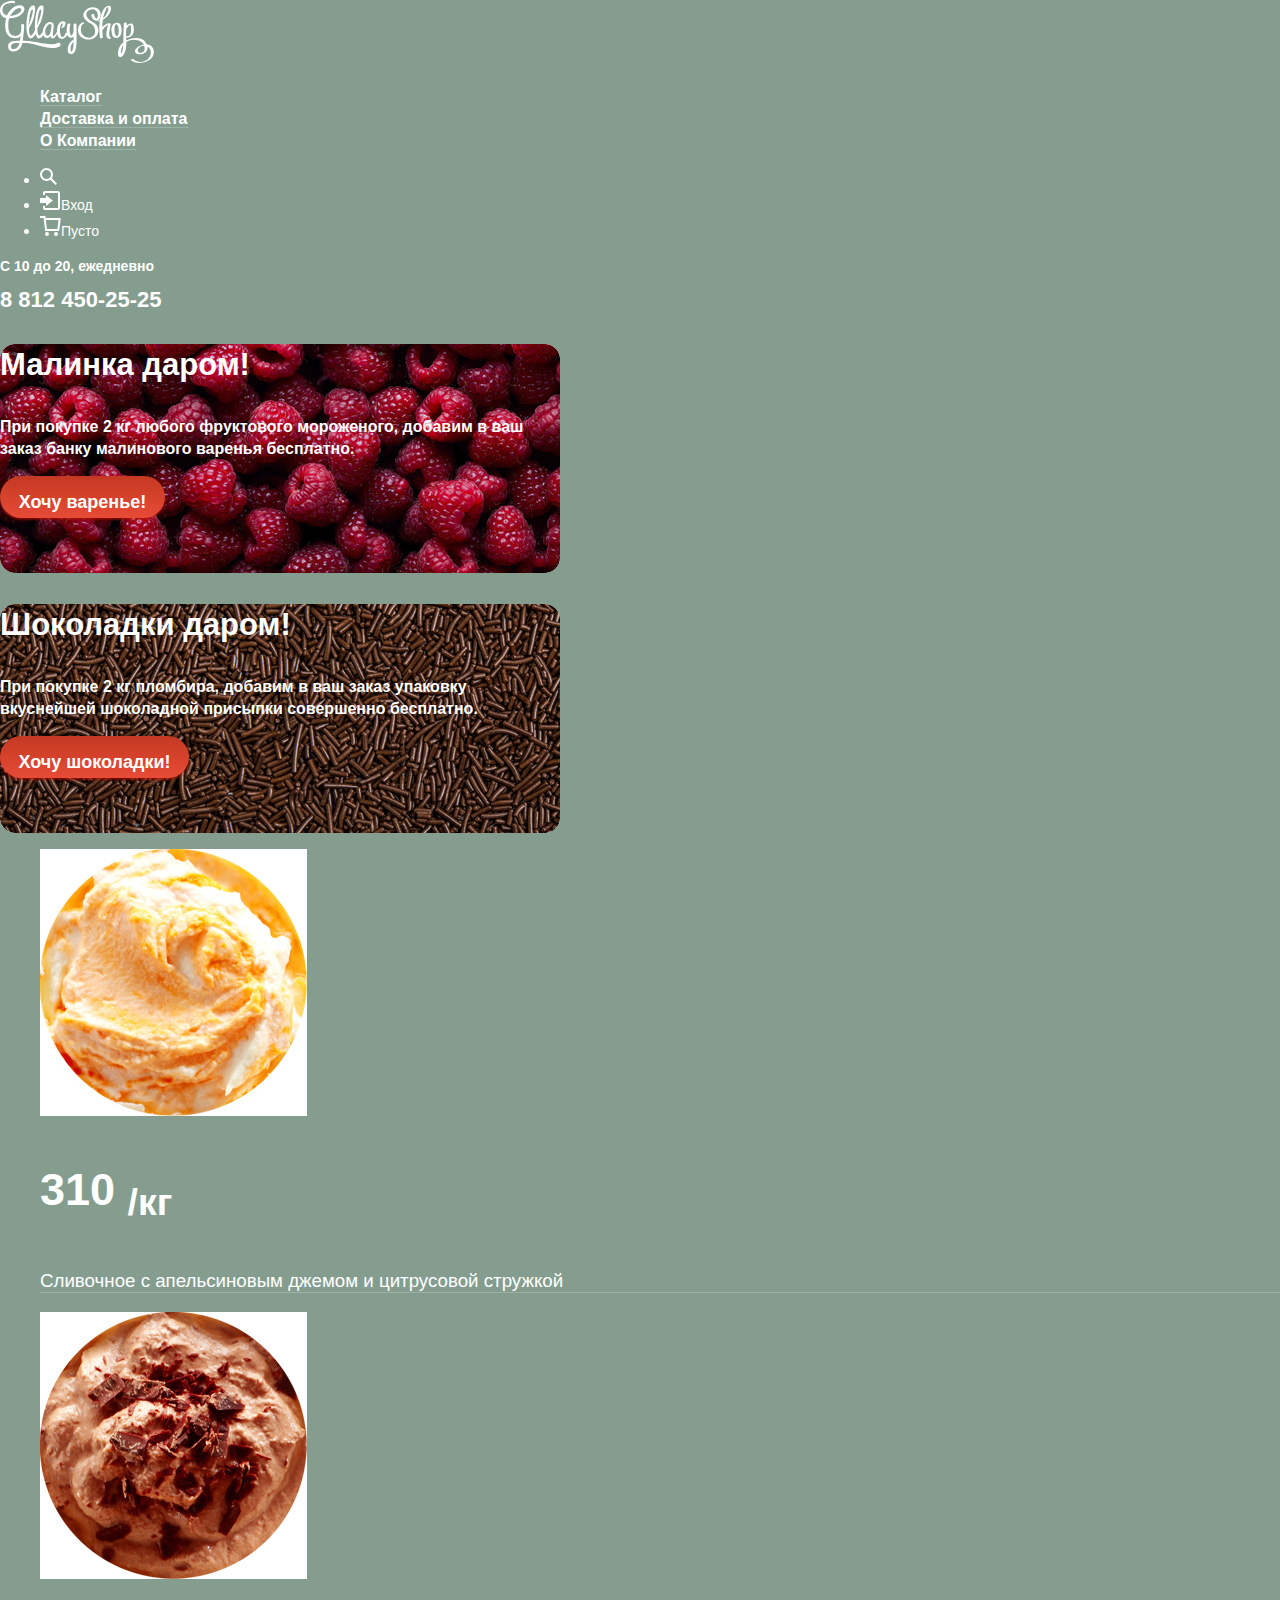
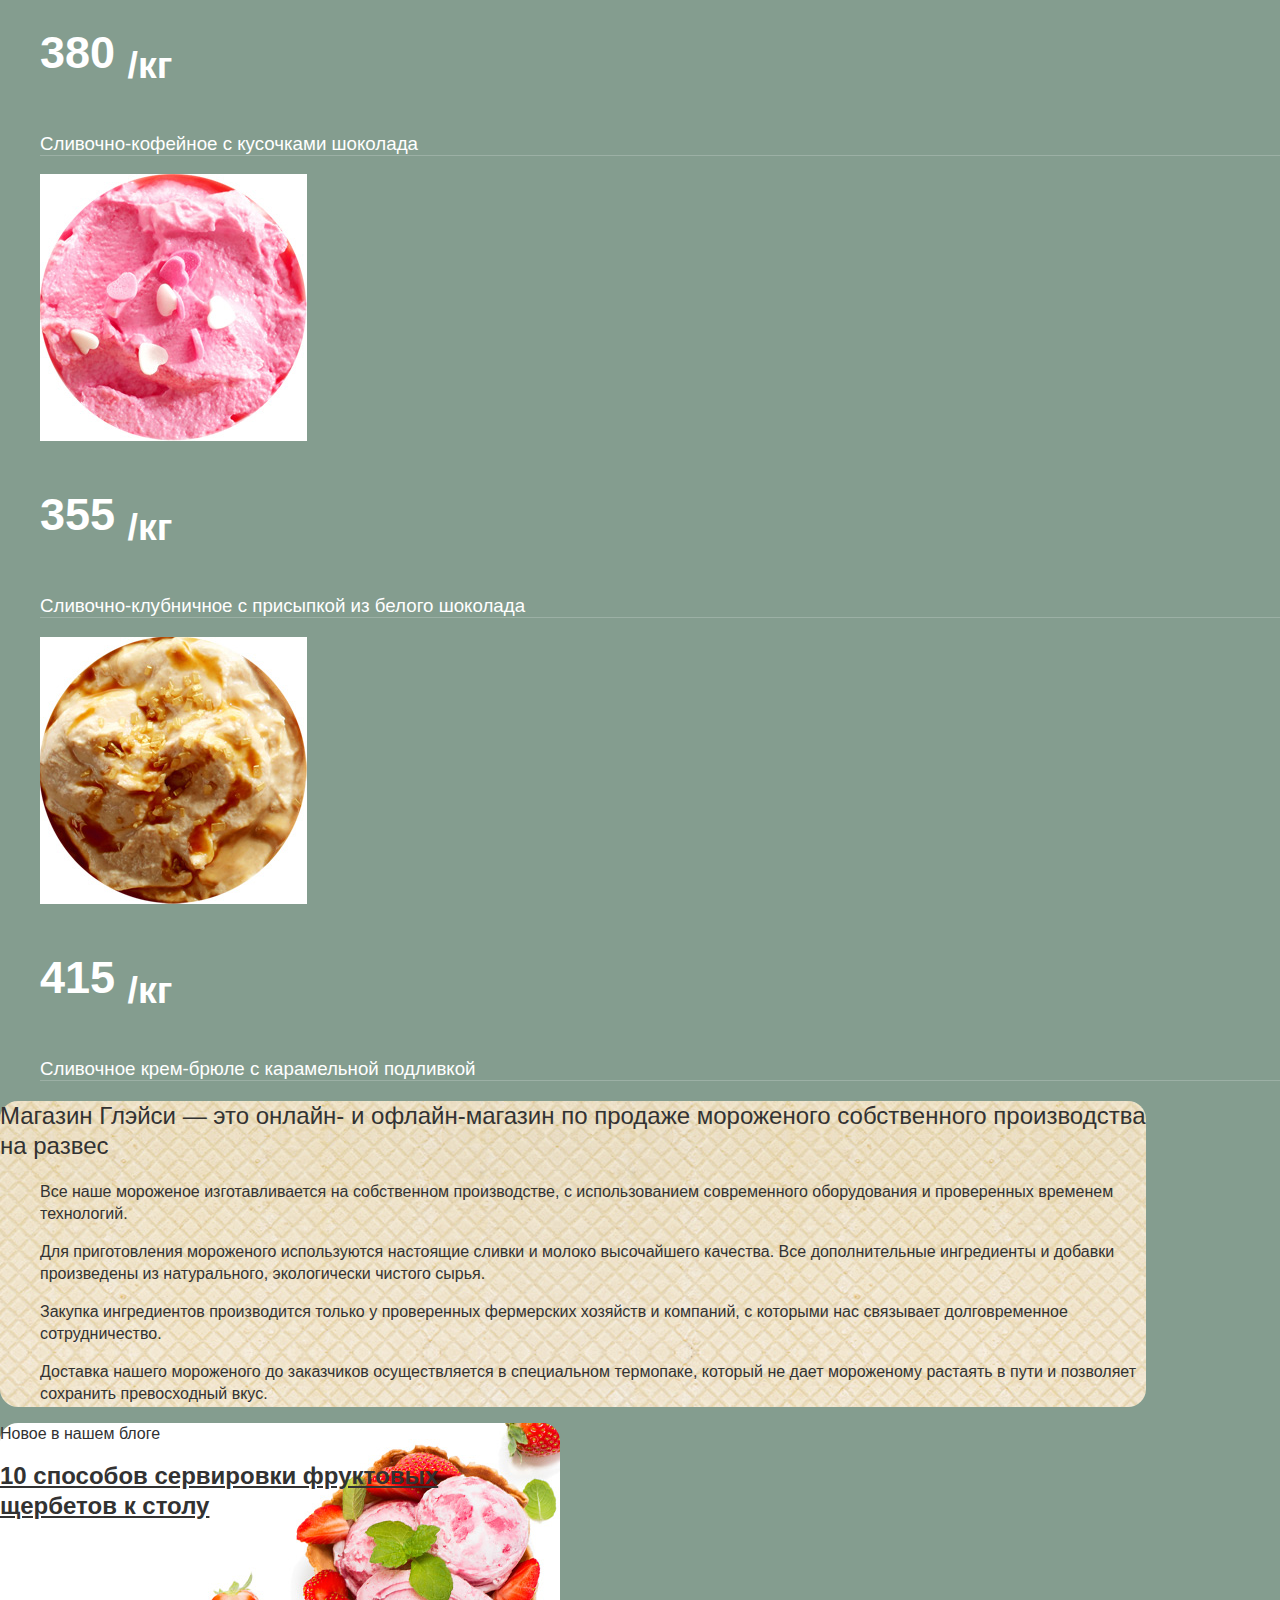
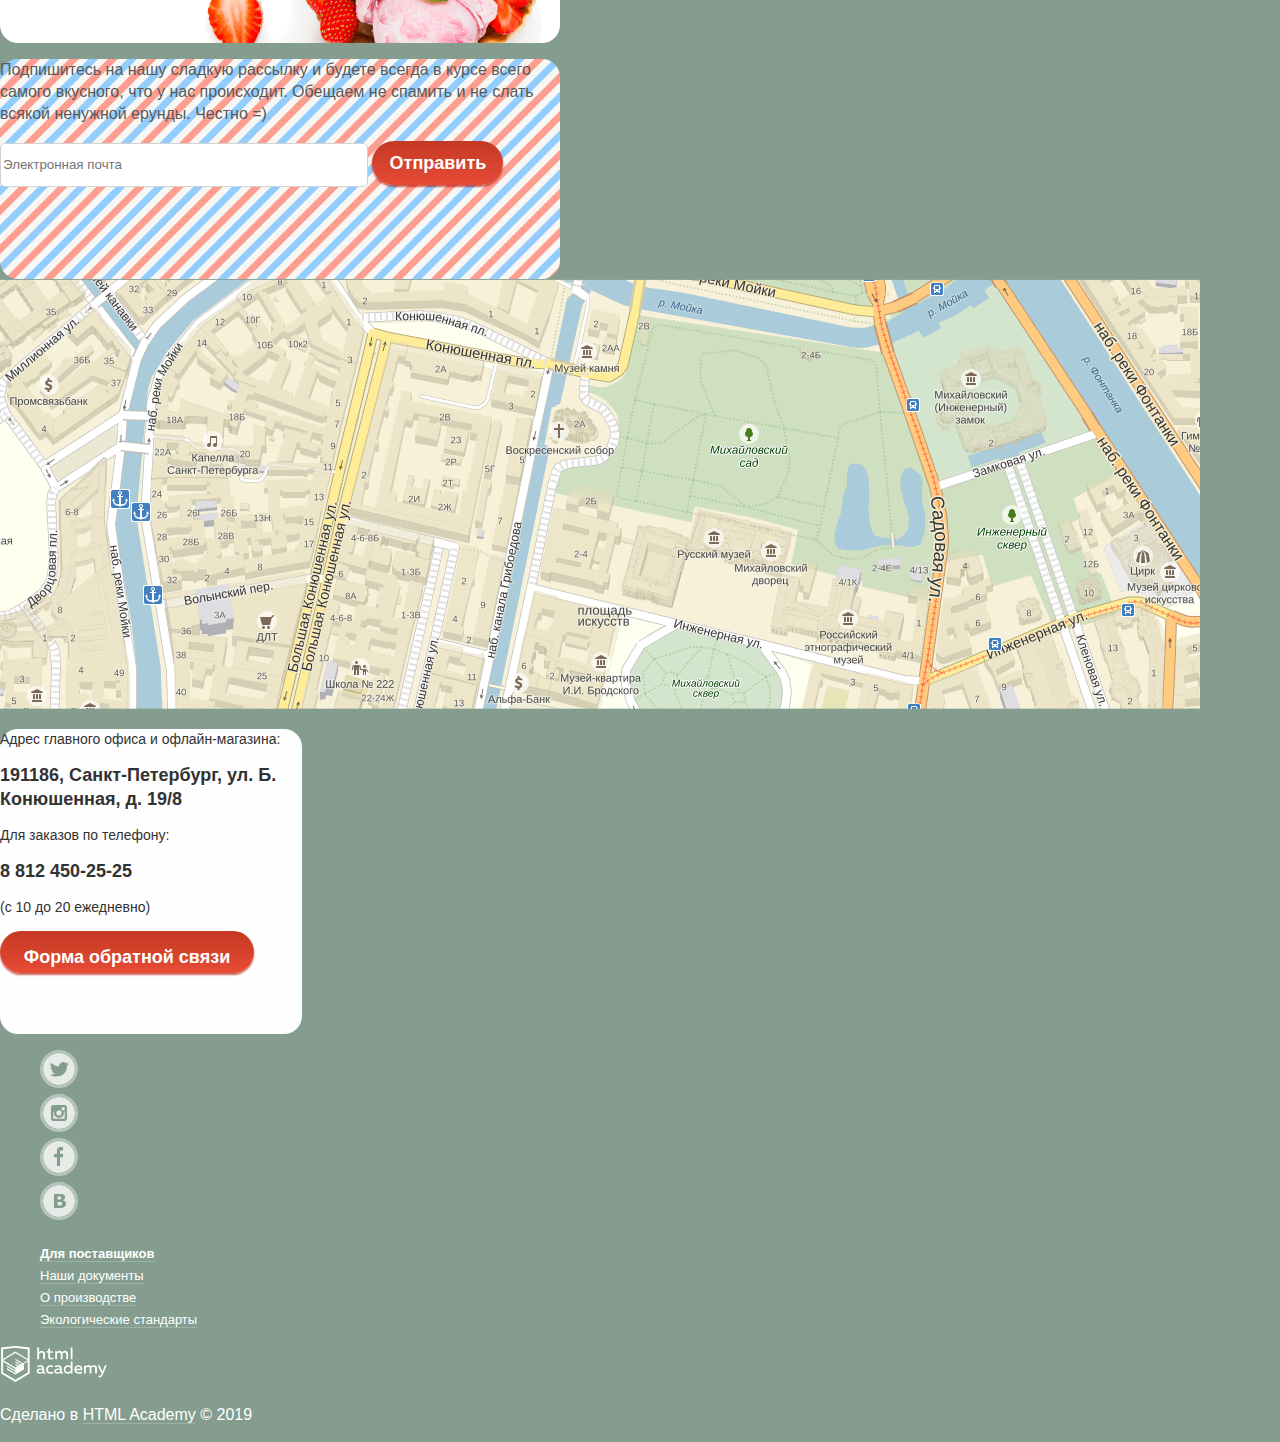
==== index.html @ 699a9213 "Стилизация часть 1." ====
<!DOCTYPE html>
<html lang="ru">
<head>
    <meta charset="utf-8">
    <title>HTML Academy: Глейси</title>
    <link rel="stylesheet" href="css/style.css">
</head>
<body>

<header class="header_main">
    <nav class="main_navigation">
        <img src="img/general_images/logo_gllacy.svg" width="154" height="64" alt="Логотип Gllacy">
        
        <ul class="site_navigation">
            <li><a href="#">Каталог</a></li>
            <li><a href="#">Доставка и оплата</a></li>
            <li><a href="#">О Компании</a></li>
        </ul>
        
        <ul class="site_movement">
            <li>
                <a class="btn button_search" href="#"><img src="img/general_images/search.svg" width="17"
                                                           height="17" alt="Поиск"></a>
            </li>
            <li>
                <a class="btn button_login" href="#"><img src="img/general_images/login.svg" width="21"
                                                          height="19" alt="вход">Вход</a>
            </li>
            <li>
                <a class="btn button_cart" href="#"><img src="img/general_images/basket.svg" width="21"
                                                         height="20" alt="корзина">Пусто</a>
            </li>
        </ul>
    </nav>
    
    <div class="work">
        <p class="work_time">С 10 до 20, ежедневно</p>
        <a href="tel:88124502525" class="work_telephone">8 812 450-25-25</a>
    </div>
</header>

<main class="index container">
    
    <h1 class="visually_hidden">Магазин мороженого Глэйси</h1>
    <!--
    <section class="slider">
    
        <h2 class="visually_hidden">Реклама мороженого</h2>
        
        <div class="slider_item">
            <p>Крем-брюле и пломбир
                с малиновым джемом</p>
            <img src="img/index_images/icecream_slider_1.png" height="881" width="1045" alt="Крем-брюле и пломбир
                с малиновым джемом"/>
            <a href="#" class="button btn_both">Давайте оба!</a>
        </div>
    
    
        <div class="slider_item">
            <p>Шоколадный пломбир
                и лимонный сорбет</p>
            <img src="img/index_images/icecream_slider_2.png" height="859" width="1065" alt="Шоколадный пломбир
                и лимонный сорбет"/>
            <a href="#" class="button btn_both">Давайте оба!</a>
        </div>
    
        <div class="slider_item">
            <p>Пломбир с помадкой
                и клубничный щербет</p>
            <img src="img/index_images/icecream_slider_3.png" height="854" width="1079" alt="Пломбир с помадкой
                и клубничный щербет"/>
            <a href="#" class="button btn_both">Давайте оба!</a>
        </div>
    </section>
    -->
    
    <section class="banners">
        <h2 class="visually_hidden">Специальное предложение</h2>
        
        <div class="banners_left">
            <p class="for_free">Малинка даром!</p>
            <p class="for_free_desc">При покупке 2 кг любого фруктового мороженого, добавим
                в ваш заказ банку малинового варенья бесплатно.</p>
            <a href="#" class="button btn_order">Хочу варенье!</a>
        </div>
        
        <div class="banners_right">
            <p class="for_free">Шоколадки даром!</p>
            <p class="for_free_desc">При покупке 2 кг пломбира, добавим в ваш заказ упаковку
                вкуснейшей шоколадной присыпки совершенно бесплатно.</p>
            <a href="#" class="button btn_order">Хочу шоколадки!</a>
        </div>
    
    </section>
    
    <section class="hits">
        <h2 class="visually_hidden">Хиты продаж</h2>
        
        <ul class="icecreame_hits">
            <li class="icecream_item">
                <img src="img/index_images/orange.jpg" width="267" height="267" alt="Апельсиновое">
                <p class="price">310 <sub>/кг</sub></p>
                <h3 class="icecream_desc">Сливочное с апельсиновым джемом и цитрусовой стружкой</h3>
            </li>
            
            <li class="icecream_item">
                <img src="img/index_images/coffee.jpg" width="267" height="267" alt="Кофейное">
                <p class="price">380 <sub>/кг</sub></p>
                <h3 class="icecream_desc">Сливочно-кофейное с кусочками шоколада</h3>
            </li>
            
            <li class="icecream_item">
                <img src="img/index_images/strawberry.jpg" width="267" height="267" alt="Клубничное">
                <p class="price">355 <sub>/кг</sub></p>
                <h3 class="icecream_desc">Сливочно-клубничное с присыпкой из белого шоколада</h3>
            </li>
            
            <li class="icecream_item">
                <img src="img/index_images/creme_brulee.jpg" width="267" height="267" alt="Крем-брюле">
                <p class="price">415 <sub>/кг</sub></p>
                <h3 class="icecream_desc">Сливочное крем-брюле с карамельной подливкой</h3>
            </li>
        </ul>
    
    </section>
    
    <section class="about_us">
        <h2>Магазин Глэйси — это онлайн- и офлайн-магазин по продаже мороженого собственного
            производства на развес</h2>
        
        <ul class="about_us_info">
            <li>
                <p>Все наше мороженое изготавливается на собственном
                    производстве, с использованием современного оборудования
                    и проверенных временем технологий.</p>
            </li>
            
            <li>
                <p>Для приготовления мороженого используются настоящие
                    сливки и молоко высочайшего качества. Все дополнительные
                    ингредиенты и добавки произведены из натурального,
                    экологически чистого сырья. </p>
            </li>
            
            <li>
                <p>Закупка ингредиентов производится только у проверенных
                    фермерских хозяйств и компаний, с которыми нас связывает
                    долговременное сотрудничество.</p>
            </li>
            
            <li>
                <p>Доставка нашего мороженого до заказчиков осуществляется
                    в специальном термопаке, который не дает мороженому
                    растаять в пути и позволяет сохранить превосходный вкус. </p>
            </li>
        
        
        </ul>
    </section>
    
    <section class="feedback">
        <h2 class="visually_hidden">Это интересно</h2>
        
        <article class="blog">
            <h3 class="visually_hidden">Наш блог</h3>
            <p class="blog_news">Новое в нашем блоге</p>
            <a href="#" class="blog_post">10 способов сервировки
                фруктовых щербетов к
                столу</a>
        </article>
    
        <form class="sign_for_spam" action="https://echo.htmlacademy.ru" method="get">
                <p>Подпишитесь на нашу сладкую рассылку и будете всегда в курсе
                всего самого вкусного, что у нас происходит. Обещаем не
                спамить и не слать всякой ненужной ерунды. Честно =) </p>
                <input type="email" name="e_mail" id="e_mail" placeholder="Электронная почта">
                <button type="submit" class="button btn_submit">Отправить</button>
        </form>
        
    </section>
    
    <section class="contacts">
        <h2 class="visually_hidden">Контактная информация</h2>
        <img src="img/index_images/map.png" width="1200" height="430" alt="Карта проезда">
        <div class="contact">
            <p>Адрес главного офиса
                и офлайн-магазина:</p>
            <address class="contact_info">191186, Санкт-Петербург,
                ул. Б. Конюшенная, д. 19/8
            </address>
            <p>Для заказов по телефону:</p>
            <a href="tel:88124502525" class="contact_info">8 812 450-25-25</a>
            <p>(с 10 до 20 ежедневно)</p>
            <a href="#" class="button btn_write">Форма обратной связи</a>
        </div>
    </section>

</main>

<footer>
    
    <ul class="social">
        <li><a class="social_btn" href="#"><img src="img/general_images/twitter.svg" width="32" height="32"
                                                alt="Twitter"></a></li>
        <li><a class="social_btn" href="#"><img src="img/general_images/instagram.svg" width="32" height="32"
                                                alt="Instagram"></a></li>
        <li><a class="social_btn" href="#"><img src="img/general_images/facebook.svg" width="32" height="32"
                                                alt="Facebook"></a></li>
        <li><a class="social_btn" href="#"><img src="img/general_images/vkontakte.svg" width="32" height="32"
                                                alt="Вконтакте"></a></li>
    </ul>
    
    <ul class="footer-menu">
        <li><a class="for_partners" href="#">Для поставщиков</a></li>
        <li><a href="#">Наши документы</a></li>
        <li><a href="#">О производстве</a></li>
        <li><a href="#">Экологические стандарты</a></li>
    </ul>
    
    
    <a href="https://htmlacademy.ru/intensive/htmlcss"><img src="img/general_images/logo-htmlacademy.svg" width="108"
                                                            height="36" alt="HTML Academy"></a>
    <p>Сделано в <a href="https://htmlacademy.ru/intensive/htmlcss" class="academy">HTML Academy</a> © 2019</p>


</footer>

</body>
</html>
---- css/style.css ----
/*ОБЩИЕ СТИЛИ*/

body {
    font-family: "Roboto", "Arial", sans-serif;
    font-size: 16px;
    line-height: 22px;
    font-weight: 400;
    color: #ffffff;
    margin: 0;
    background-color: #849d8f;
}

.button {
    font-size: 18px;
    font-weight: 700;
    line-height: 24px;
    text-decoration: none;
    color: #ffffff;
    background: linear-gradient(to top, #e74b36, #c43922);
    box-shadow: 0 2px 2px 0 rgba(172, 16, 0, 0.64);
    text-align: center;
    border-radius: 22px;

}

.button:hover {
    background: linear-gradient(to top, #ec6f5e, #f58669);
}


.button:active {
    background: linear-gradient(to top, #e1613e, #d74632);
    box-shadow: inset 0 2px 2px 0 rgba(148, 39, 24, 1);
}


.site_navigation {
    list-style: none;
}

.site_navigation a {
    font-weight: 700;
    line-height: 18px;
    color: #ffffff;
    text-decoration: none;
    border-bottom: rgba(255, 255, 255, 0.2) 1px solid;
}

.site_movement a {
    font-size: 14px;
    font-weight: 500;
    line-height: 16px;
    text-decoration: none;
    color: #ffffff;
}


.work_time {
    font-size: 14px;
    font-weight: 700;
    line-height: 16px;
}

.work_telephone {
    font-size: 22px;
    font-weight: 700;
    line-height: 24px;
    text-decoration: none;
    color: #ffffff;
}

.visually_hidden {
    position: absolute;
    width: 1px;
    height: 1px;
    margin: -1px;
    border: 0;
    padding: 0;
    clip: rect(0 0 0 0);
    overflow: hidden;
}

/*footer*/
.social {
    list-style: none;
}

.social_btn {
    opacity: 0.8;
}

.social_btn img {
    border: rgba(255, 255, 255, 0.5) 3px solid;
    border-radius: 50%;
}

.social_btn:hover {
    opacity: 1;
}


.footer-menu {
    list-style: none;
}

.footer-menu a {
    font-size: 13px;
    line-height: 18px;
    color: #ffffff;
    text-decoration: none;
    border-bottom: rgba(255, 255, 255, 0.2) 1px solid;
}

.footer-menu a:hover, .footer-menu a:active {
    color: #ffbc9e;
    border-bottom: rgba(255, 188, 158, 0.2) 1px solid;
}

.for_partners {
    font-weight: 700;
}

.academy {
    border-bottom: rgba(255, 255, 255, 0.2) 1px solid;
    text-decoration: none;
    color: #ffffff;
}

.academy:hover, .academy:active {
    color: #ffbc9e;
    border-bottom: rgba(255, 188, 158, 0.2) 1px solid;
}

/*INDEX.HTML*/

/*.banners*/


.banners_left {
    width: 560px;
    min-height: 229px;
    border-radius: 15px;
    background: url("../img/index_images/rasp_background.jpg");

}

.banners_right {
    width: 560px;
    min-height: 229px;
    border-radius: 15px;
    background: url("../img/index_images/choco_background.jpg");
}

.for_free {
    font-size: 31px;
    font-weight: 700;
    line-height: 41px;
}

.for_free_desc {
    font-weight: 700;
}

.btn_order {
    display: block;
    min-height: 28px;
    padding-top: 14px;

}

.banners_left .btn_order {
    width: 165px;
}

.banners_right .btn_order {
    width: 189px;
}

/*hits*/

.icecreame_hits {
    list-style: none;
}

.icecreame_hits h3 {
    font-weight: 500;
    border-bottom: rgba(255, 255, 255, 0.2) 1px solid;
}

.price {
    font-size: 45px;
    font-weight: 700;
    line-height: 45px;
}

/*.about_us*/

.about_us {
    width: 1146px;
    min-height: 306px;

    background: url("../img/index_images/waffle_background.jpg");
    color: #323232;
    border-radius: 18px;
}

.about_us h2 {
    font-size: 24px;
    font-weight: 500;
    line-height: 30px;
}

.about_us_info {
    list-style: none;
}

/*.feedback*/

.blog {
    width: 560px;
    min-height: 220px;

    background: url("../img/index_images/straw_background.jpg");

    border-radius: 18px;
}

.blog_news {
    font-weight: 500;
    color: #323232;
}

.blog_post {
    font-size: 24px;
    font-weight: 700;
    line-height: 30px;
    text-decoration: underline;
    color: #323232;

}


.sign_for_spam {
    width: 560px;
    min-height: 220px;

    background: url("../img/index_images/postal_background.jpg") no-repeat;

    border-radius: 18px;
}


.sign_for_spam p {
    color: #5a5a5a;
}

.sign_for_spam input {
    width: 368px;
    min-height: 44px;

    border: #d3d3d2 1px solid;
    border-radius: 5px;
    box-sizing: border-box;
}

.sign_for_spam input:hover {
    border: #c7c6c5 2px solid;
}


.btn_submit {
    width: 131px;
    min-height: 44px;
    border: none;
}

/*.contacts*/

.contact {
    width: 302px;
    min-height: 305px;
    border-radius: 18px;
    background-color: #fefefe;
}

.contact p {
    font-size: 14px;
    line-height: 20px;
    color: #323232;
}

.contact_info {
    font-size: 18px;
    font-weight: 700;
    font-style: normal;
    line-height: 24px;
    text-decoration: none;
    color: #323232;
}

.btn_write {
    display: block;
    width: 254px;
    min-height: 28px;
    padding-top: 14px;
}

/*CATALOG.HTML*/

.current a {
    text-align: center;

    display: block;
    width: 87px;
    height: 24px;
    padding-top: 8px;

    background-color: #d07058;
    color: #ffffff;
    border-radius: 16px;
}


.breadcrumbs {
    list-style: none;
}

.breadcrumbs li {
    font-size: 14px;
    line-height: 16px;
    text-decoration: none;
}

.breadcrumbs a {
    text-decoration: none;
    color: #ffffff;
    border-bottom: rgba(255, 255, 255, 0.2) 1px solid;
}

.catalog h1 {
    font-size: 35px;
    font-weight: 700;
    line-height: 41px;
}

/*.filters*/

.filter legend {
    font-size: 14px;
    font-weight: 500;
    line-height: 16px;
}

.filter select, .filter label {
    font-size: 16px;
    font-weight: 500;
    line-height: 18px;
}

.btn_use {
    font-size: 16px;
    font-weight: 500;
    line-height: 18px;
    text-align: center;
    color: #ffffff;

    background-color: rgba(255, 255, 255, 0.2);
    border: #ffffff 2px solid;
    border-radius: 18px;
    box-sizing: border-box;

    width: 148px;
    min-height: 36px;
}

.btn_use:hover {
    background-color: #ffffff;
    color: #323232;
}

.btn_use:active {
    color: #323232;
    background-color: #eaeaea;
    box-shadow: inset 0 2px 1px 0 rgba(105, 105, 105, 1);
    border: none;
}

/*.goods*/

.icecream_list {
    list-style: none;
}

.icecream_item a {
    text-decoration: none;
}

.icecream_desc {
    font-weight: 500;
    color: #ffffff;
    border-bottom: rgba(255, 255, 255, 0.2) 1px solid;
}

.btn_fast_view  {
    display: block;
    width: 200px;
    min-height: 34px;
    padding-top: 10px;
    visibility: hidden;
}


.icecream_item:hover .btn_fast_view {
    visibility: visible;
}

    /*.pages*/

.pages {
    list-style: none;
}

.pages a {
    font-size: 16px;
    font-weight: 500;
    line-height: 18px;
    text-decoration: none;
    text-align: center;
    color: #ffffff;
    background-color: transparent;

    box-sizing: border-box;

    border-radius: 13px;

    display: block;
    width: 26px;
    height: 26px;
    padding-top: 5px;
}

.pages a:hover {
    background-color: rgba(255, 255, 255, 0.2);
}

.pages a:active {
    color: #323232;
    background-color: #ffffff;
}

.page_current a {
    color: #323232;
    background-color: #ffffff;
}
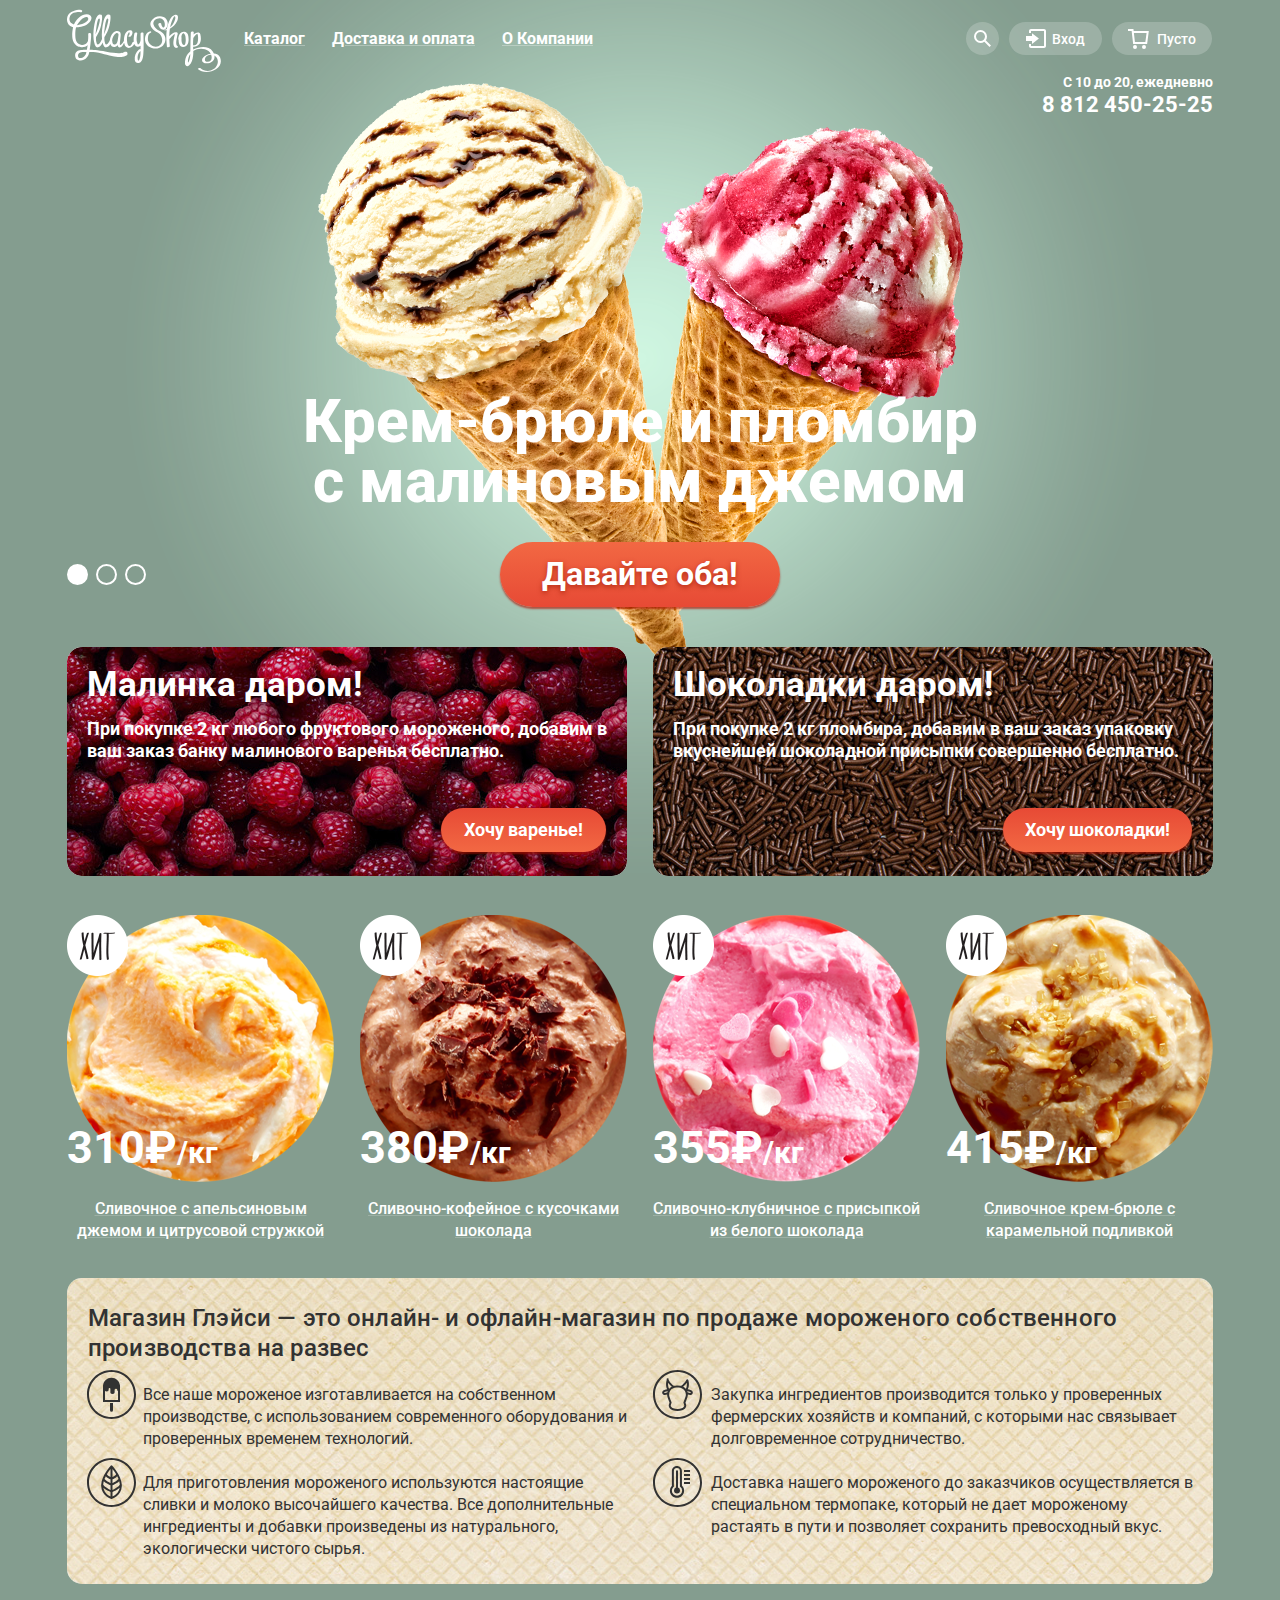
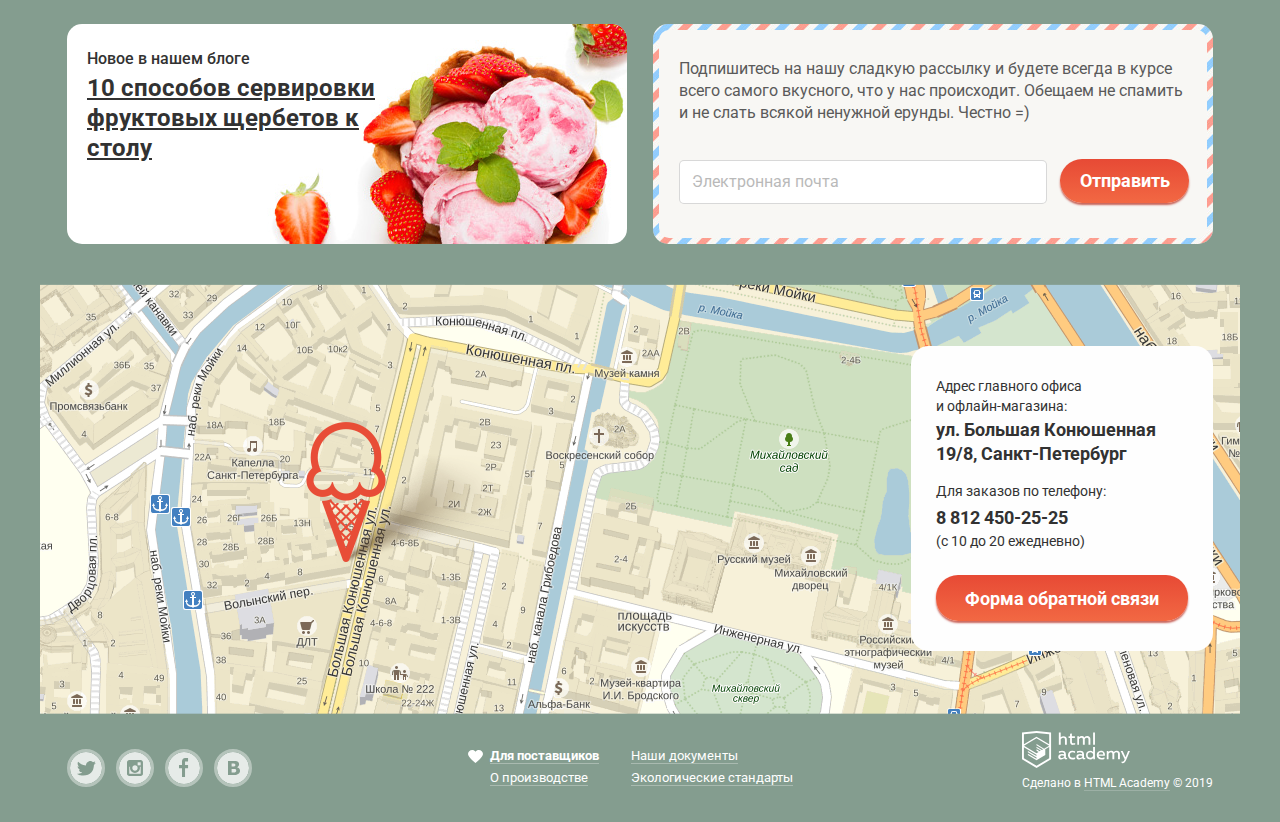
==== commit 5cdf5722: "Исправления к стилизации часть 1." ====
--- a/index.html
+++ b/index.html
@@ -3,227 +3,380 @@
 <head>
     <meta charset="utf-8">
     <title>HTML Academy: Глейси</title>
+    <link href="https://fonts.googleapis.com/css?family=Roboto:400,500,700" rel="stylesheet">
+    <link rel="stylesheet" href="css/normalize.css">
     <link rel="stylesheet" href="css/style.css">
+
+
 </head>
 <body>
 
-<header class="header_main">
-    <nav class="main_navigation">
-        <img src="img/general_images/logo_gllacy.svg" width="154" height="64" alt="Логотип Gllacy">
+<input class="visually_hidden" type="radio" id="product_1" name="toggle" checked>
+<input class="visually_hidden" type="radio" id="product_2" name="toggle">
+<input class="visually_hidden" type="radio" id="product_3" name="toggle">
+
+<div class="site_wrapper">
+    <header>
+        <div class="header_main">
+            <nav class="main_navigation">
+                <div class="main_navigation_left">
+                    <img src="img/general_images/logo_gllacy.svg" width="154" height="64" alt="Логотип Gllacy">
+                    
+                    <ul class="site_navigation">
+                        <li><a href="#" class="main">Каталог</a>
+                            <ul class="main_menu">
+                                <li><a href="#">Новинки</a></li>
+                                <li><a href="catalog.html">Сливочное</a></li>
+                                <li><a href="#">Щербеты</a></li>
+                                <li><a href="#">Фруктовый лед</a></li>
+                                <li><a href="#">Мелорин</a></li>
+                            </ul>
+                        </li>
+                        <li><a href="#">Доставка и оплата</a></li>
+                        <li><a href="#">О Компании</a></li>
+                    </ul>
+                </div>
+                
+                
+                <div class="main_navigation_right">
+                    <ul class="site_movement">
+                        <li>
+                            <a class="button btn_search" href="#">
+                                <svg xmlns="http://www.w3.org/2000/svg" xmlns:xlink="http://www.w3.org/1999/xlink"
+                                     width="17" height="17" viewBox="0 0 17 17">
+                                    <path class="menu_icon" fill="#fff"
+                                          d="M16.958 15.527L11.75 10.32A6.455 6.455 0 0 0 13 6.5 6.5 6.5 0 1 0 6.5 13a6.465 6.465 0 0 0 3.839-1.263l5.205 5.204 1.414-1.414zM6.5 11C4.019 11 2 8.981 2 6.5S4.019 2 6.5 2 11 4.019 11 6.5 8.981 11 6.5 11z"/>
+                                </svg>
+                            </a>
+                            <form class="search_popup">
+                                <input id="searching" type="text" name="searching" placeholder="Что ищем?"/>
+                            </form>
+                        </li>
+                        <li>
+                            <a class="button btn_login" href="#">
+                                <svg xmlns="http://www.w3.org/2000/svg" xmlns:xlink="http://www.w3.org/1999/xlink"
+                                     width="21" height="19" viewBox="0 0 21 19">
+                                    <g fill="#fff">
+                                        <path class="menu_icon" d="M6 14.875L12.917 9.5 6 4.125v2.917H-.042v4.917H6z"/>
+                                        <path class="menu_icon"
+                                              d="M18 0H5C3.9 0 3 .9 3 2v2h2V2h13v15H5v-2H3v2c0 1.1.9 2 2 2h13c1.1 0 2-.9 2-2V2c0-1.1-.9-2-2-2z"/>
+                                    </g>
+                                </svg>
+                                Вход</a>
+                            <form class="login_popup" action="https://echo.htmlacademy.ru" method="post">
+                                <div class="user_input">
+                                    <input id="mail" type="email" name="mail" placeholder="Электронная почта"/>
+                                    <input id="password" type="password" name="password" placeholder="Пароль"/>
+                                </div>
+                                <div class="user_control">
+                                    <button type="submit" class="button_large btn_enter">Войти</button>
+                                    <div class="for_login">
+                                        <a href="#">Забыли пароль?</a>
+                                        <a href="#">Новая регистрация</a>
+                                    </div>
+                                </div>
+                            </form>
+                        </li>
+                        <li>
+                            <a class="button btn_cart" href="#"><img src="img/general_images/basket.svg" width="21"
+                                                                     height="20" alt="корзина">Пусто</a>
+                        </li>
+                    </ul>
+                </div>
+            </nav>
+            
+            <div class="work">
+                <p class="work_time">С 10 до 20, ежедневно</p>
+                <a href="tel:88124502525" class="work_telephone">8 812 450-25-25</a>
+            </div>
+        </div>
+    </header>
+    
+    <main>
         
-        <ul class="site_navigation">
-            <li><a href="#">Каталог</a></li>
-            <li><a href="#">Доставка и оплата</a></li>
-            <li><a href="#">О Компании</a></li>
-        </ul>
-        
-        <ul class="site_movement">
-            <li>
-                <a class="btn button_search" href="#"><img src="img/general_images/search.svg" width="17"
-                                                           height="17" alt="Поиск"></a>
-            </li>
-            <li>
-                <a class="btn button_login" href="#"><img src="img/general_images/login.svg" width="21"
-                                                          height="19" alt="вход">Вход</a>
-            </li>
-            <li>
-                <a class="btn button_cart" href="#"><img src="img/general_images/basket.svg" width="21"
-                                                         height="20" alt="корзина">Пусто</a>
-            </li>
-        </ul>
-    </nav>
-    
-    <div class="work">
-        <p class="work_time">С 10 до 20, ежедневно</p>
-        <a href="tel:88124502525" class="work_telephone">8 812 450-25-25</a>
-    </div>
-</header>
-
-<main class="index container">
-    
-    <h1 class="visually_hidden">Магазин мороженого Глэйси</h1>
-    <!--
-    <section class="slider">
-    
-        <h2 class="visually_hidden">Реклама мороженого</h2>
-        
-        <div class="slider_item">
-            <p>Крем-брюле и пломбир
-                с малиновым джемом</p>
-            <img src="img/index_images/icecream_slider_1.png" height="881" width="1045" alt="Крем-брюле и пломбир
-                с малиновым джемом"/>
-            <a href="#" class="button btn_both">Давайте оба!</a>
+        <div class="index container">
+            <h1 class="visually_hidden">Магазин мороженого Глэйси</h1>
+            <section class="slider">
+                
+                <h2 class="visually_hidden">Реклама мороженого</h2>
+                
+                <div class="slider_controls">
+                    <label for="product_1">Первый</label>
+                    <label for="product_2">Второй</label>
+                    <label for="product_3">Третий</label>
+                </div>
+                
+                <ul class="slider_list">
+                    <li class="slider_item slide" id="slide_1">
+                        <h3>Крем-брюле и пломбир
+                            с малиновым джемом</h3>
+                        <a href="#" class="button_large btn_both">Давайте оба!</a>
+                    </li>
+                    
+                    
+                    <li class="slider_item slide" id="slide_2">
+                        <h3>Шоколадный пломбир
+                            и лимонный сорбет</h3>
+                        <a href="#" class="button_large btn_both">Давайте оба!</a>
+                    </li>
+                    
+                    <li class="slider_item slide" id="slide_3">
+                        <h3>Пломбир с помадкой
+                            и клубничный щербет</h3>
+                        <a href="#" class="button_large btn_both">Давайте оба!</a>
+                    </li>
+                </ul>
+            </section>
+            
+            
+            <section class="banners">
+                <h2 class="visually_hidden">Специальное предложение</h2>
+                
+                <div class="banners_left">
+                    <p class="for_free">Малинка даром!</p>
+                    <p class="for_free_desc">При покупке 2 кг любого фруктового мороженого, добавим
+                        в ваш заказ банку малинового варенья бесплатно.</p>
+                    <a href="#" class="button_small btn_order">Хочу варенье!</a>
+                </div>
+                
+                <div class="banners_right">
+                    <p class="for_free">Шоколадки даром!</p>
+                    <p class="for_free_desc">При покупке 2 кг пломбира, добавим в ваш заказ упаковку
+                        вкуснейшей шоколадной присыпки совершенно бесплатно.</p>
+                    <a href="#" class="button_small btn_order">Хочу шоколадки!</a>
+                </div>
+            
+            </section>
+            
+            <section class="hits">
+                <h2 class="visually_hidden">Хиты продаж</h2>
+                
+                <ul class="icecream_hits">
+                    <li class="icecream_item">
+                        <div class="card_content">
+                            <img src="img/index_images/orange.png" width="267" height="267" alt="Апельсиновое">
+                            <p class="price">310₽<sub>/кг</sub></p>
+                            <a href="#"><h3 class="icecream_desc">Сливочное с апельсиновым джемом и цитрусовой
+                                стружкой</h3>
+                            </a>
+                        </div>
+                        <div class="card_hover">
+                            <a href="#" class="button_small btn_fast_view">Быстрый просмотр</a>
+                        </div>
+                    </li>
+                    
+                    <li class="icecream_item">
+                        <div class="card_content">
+                            <img src="img/index_images/coffee.png" width="267" height="267" alt="Кофейное">
+                            <p class="price">380₽<sub>/кг</sub></p>
+                            <a href="#"><h3 class="icecream_desc">Сливочно-кофейное с кусочками шоколада</h3></a>
+                        </div>
+                        <div class="card_hover">
+                            <a href="#" class="button_small btn_fast_view">Быстрый просмотр</a>
+                        </div>
+                    </li>
+                    
+                    <li class="icecream_item">
+                        <div class="card_content">
+                            <img src="img/index_images/strawberry.png" width="267" height="267" alt="Клубничное">
+                            <p class="price">355₽<sub>/кг</sub></p>
+                            <a href="#"><h3 class="icecream_desc">Сливочно-клубничное с присыпкой из белого
+                                шоколада</h3>
+                            </a>
+                        </div>
+                        <div class="card_hover">
+                            <a href="#" class="button_small btn_fast_view">Быстрый просмотр</a>
+                        </div>
+                    </li>
+                    
+                    <li class="icecream_item">
+                        <div class="card_content">
+                            <img src="img/index_images/creme_brulee.png" width="267" height="267" alt="Крем-брюле">
+                            <p class="price">415₽<sub>/кг</sub></p>
+                            <a href="#"><h3 class="icecream_desc">Сливочное крем-брюле с карамельной подливкой</h3></a>
+                        </div>
+                        <div class="card_hover">
+                            <a href="#" class="button_small btn_fast_view">Быстрый просмотр</a>
+                        </div>
+                    </li>
+                </ul>
+            </section>
+            
+            <section class="about_us">
+                <h2>Магазин Глэйси — это онлайн- и офлайн-магазин по продаже мороженого собственного
+                    производства на развес</h2>
+                
+                <ul class="about_us_info">
+                    <li>
+                        <p>Все наше мороженое изготавливается на собственном
+                            производстве, с использованием современного оборудования
+                            и проверенных временем технологий.</p>
+                    </li>
+                    
+                    
+                    <li>
+                        <p>Закупка ингредиентов производится только у проверенных
+                            фермерских хозяйств и компаний, с которыми нас связывает
+                            долговременное сотрудничество.</p>
+                    </li>
+                    <li>
+                        <p>Для приготовления мороженого используются настоящие
+                            сливки и молоко высочайшего качества. Все дополнительные
+                            ингредиенты и добавки произведены из натурального,
+                            экологически чистого сырья. </p>
+                    </li>
+                    <li>
+                        <p>Доставка нашего мороженого до заказчиков осуществляется
+                            в специальном термопаке, который не дает мороженому
+                            растаять в пути и позволяет сохранить превосходный вкус. </p>
+                    </li>
+                </ul>
+            </section>
+            
+            <section class="feedback">
+                <h2 class="visually_hidden">Это интересно</h2>
+                
+                <article class="blog">
+                    <h3 class="visually_hidden">Наш блог</h3>
+                    <p class="blog_news">Новое в нашем блоге</p>
+                    <a href="#" class="blog_post">10 способов сервировки
+                        фруктовых щербетов к
+                        столу</a>
+                </article>
+                
+                <div class="sign_for_spam_wrapper">
+                    <form class="sign_for_spam" action="https://echo.htmlacademy.ru" method="get">
+                        <p>Подпишитесь на нашу сладкую рассылку и будете всегда в курсе
+                            всего самого вкусного, что у нас происходит. Обещаем не
+                            спамить и не слать всякой ненужной ерунды. Честно =) </p>
+                        <input type="email" name="e_mail" id="e_mail" placeholder="Электронная почта">
+                        <button type="submit" class="button_small btn_submit">Отправить</button>
+                    </form>
+                </div>
+            
+            </section>
         </div>
     
-    
-        <div class="slider_item">
-            <p>Шоколадный пломбир
-                и лимонный сорбет</p>
-            <img src="img/index_images/icecream_slider_2.png" height="859" width="1065" alt="Шоколадный пломбир
-                и лимонный сорбет"/>
-            <a href="#" class="button btn_both">Давайте оба!</a>
-        </div>
-    
-        <div class="slider_item">
-            <p>Пломбир с помадкой
-                и клубничный щербет</p>
-            <img src="img/index_images/icecream_slider_3.png" height="854" width="1079" alt="Пломбир с помадкой
-                и клубничный щербет"/>
-            <a href="#" class="button btn_both">Давайте оба!</a>
-        </div>
-    </section>
-    -->
-    
-    <section class="banners">
-        <h2 class="visually_hidden">Специальное предложение</h2>
-        
-        <div class="banners_left">
-            <p class="for_free">Малинка даром!</p>
-            <p class="for_free_desc">При покупке 2 кг любого фруктового мороженого, добавим
-                в ваш заказ банку малинового варенья бесплатно.</p>
-            <a href="#" class="button btn_order">Хочу варенье!</a>
-        </div>
-        
-        <div class="banners_right">
-            <p class="for_free">Шоколадки даром!</p>
-            <p class="for_free_desc">При покупке 2 кг пломбира, добавим в ваш заказ упаковку
-                вкуснейшей шоколадной присыпки совершенно бесплатно.</p>
-            <a href="#" class="button btn_order">Хочу шоколадки!</a>
-        </div>
-    
-    </section>
-    
-    <section class="hits">
-        <h2 class="visually_hidden">Хиты продаж</h2>
-        
-        <ul class="icecreame_hits">
-            <li class="icecream_item">
-                <img src="img/index_images/orange.jpg" width="267" height="267" alt="Апельсиновое">
-                <p class="price">310 <sub>/кг</sub></p>
-                <h3 class="icecream_desc">Сливочное с апельсиновым джемом и цитрусовой стружкой</h3>
-            </li>
-            
-            <li class="icecream_item">
-                <img src="img/index_images/coffee.jpg" width="267" height="267" alt="Кофейное">
-                <p class="price">380 <sub>/кг</sub></p>
-                <h3 class="icecream_desc">Сливочно-кофейное с кусочками шоколада</h3>
-            </li>
-            
-            <li class="icecream_item">
-                <img src="img/index_images/strawberry.jpg" width="267" height="267" alt="Клубничное">
-                <p class="price">355 <sub>/кг</sub></p>
-                <h3 class="icecream_desc">Сливочно-клубничное с присыпкой из белого шоколада</h3>
-            </li>
-            
-            <li class="icecream_item">
-                <img src="img/index_images/creme_brulee.jpg" width="267" height="267" alt="Крем-брюле">
-                <p class="price">415 <sub>/кг</sub></p>
-                <h3 class="icecream_desc">Сливочное крем-брюле с карамельной подливкой</h3>
-            </li>
-        </ul>
-    
-    </section>
-    
-    <section class="about_us">
-        <h2>Магазин Глэйси — это онлайн- и офлайн-магазин по продаже мороженого собственного
-            производства на развес</h2>
-        
-        <ul class="about_us_info">
-            <li>
-                <p>Все наше мороженое изготавливается на собственном
-                    производстве, с использованием современного оборудования
-                    и проверенных временем технологий.</p>
-            </li>
-            
-            <li>
-                <p>Для приготовления мороженого используются настоящие
-                    сливки и молоко высочайшего качества. Все дополнительные
-                    ингредиенты и добавки произведены из натурального,
-                    экологически чистого сырья. </p>
-            </li>
-            
-            <li>
-                <p>Закупка ингредиентов производится только у проверенных
-                    фермерских хозяйств и компаний, с которыми нас связывает
-                    долговременное сотрудничество.</p>
-            </li>
-            
-            <li>
-                <p>Доставка нашего мороженого до заказчиков осуществляется
-                    в специальном термопаке, который не дает мороженому
-                    растаять в пути и позволяет сохранить превосходный вкус. </p>
-            </li>
-        
-        
-        </ul>
-    </section>
-    
-    <section class="feedback">
-        <h2 class="visually_hidden">Это интересно</h2>
-        
-        <article class="blog">
-            <h3 class="visually_hidden">Наш блог</h3>
-            <p class="blog_news">Новое в нашем блоге</p>
-            <a href="#" class="blog_post">10 способов сервировки
-                фруктовых щербетов к
-                столу</a>
-        </article>
-    
-        <form class="sign_for_spam" action="https://echo.htmlacademy.ru" method="get">
-                <p>Подпишитесь на нашу сладкую рассылку и будете всегда в курсе
-                всего самого вкусного, что у нас происходит. Обещаем не
-                спамить и не слать всякой ненужной ерунды. Честно =) </p>
-                <input type="email" name="e_mail" id="e_mail" placeholder="Электронная почта">
-                <button type="submit" class="button btn_submit">Отправить</button>
-        </form>
-        
-    </section>
+    </main>
     
     <section class="contacts">
         <h2 class="visually_hidden">Контактная информация</h2>
-        <img src="img/index_images/map.png" width="1200" height="430" alt="Карта проезда">
+        <iframe src="https://yandex.ru/map-widget/v1/-/CCaGaAMm" width="1200" height="430" allowfullscreen></iframe>
         <div class="contact">
-            <p>Адрес главного офиса
+            <p>Адрес главного офиса<br>
                 и офлайн-магазина:</p>
-            <address class="contact_info">191186, Санкт-Петербург,
-                ул. Б. Конюшенная, д. 19/8
+            <address class="contact_info">ул. Большая Конюшенная
+                19/8, Санкт-Петербург
             </address>
             <p>Для заказов по телефону:</p>
-            <a href="tel:88124502525" class="contact_info">8 812 450-25-25</a>
+            <a href="tel:88124502525" class="contact_info telephone">8 812 450-25-25</a>
             <p>(с 10 до 20 ежедневно)</p>
-            <a href="#" class="button btn_write">Форма обратной связи</a>
+            <a href="#" class="button_small btn_write">Форма обратной связи</a>
         </div>
     </section>
-
-</main>
-
-<footer>
     
-    <ul class="social">
-        <li><a class="social_btn" href="#"><img src="img/general_images/twitter.svg" width="32" height="32"
-                                                alt="Twitter"></a></li>
-        <li><a class="social_btn" href="#"><img src="img/general_images/instagram.svg" width="32" height="32"
-                                                alt="Instagram"></a></li>
-        <li><a class="social_btn" href="#"><img src="img/general_images/facebook.svg" width="32" height="32"
-                                                alt="Facebook"></a></li>
-        <li><a class="social_btn" href="#"><img src="img/general_images/vkontakte.svg" width="32" height="32"
-                                                alt="Вконтакте"></a></li>
-    </ul>
-    
-    <ul class="footer-menu">
-        <li><a class="for_partners" href="#">Для поставщиков</a></li>
-        <li><a href="#">Наши документы</a></li>
-        <li><a href="#">О производстве</a></li>
-        <li><a href="#">Экологические стандарты</a></li>
-    </ul>
-    
-    
-    <a href="https://htmlacademy.ru/intensive/htmlcss"><img src="img/general_images/logo-htmlacademy.svg" width="108"
-                                                            height="36" alt="HTML Academy"></a>
-    <p>Сделано в <a href="https://htmlacademy.ru/intensive/htmlcss" class="academy">HTML Academy</a> © 2019</p>
-
-
-</footer>
-
+    <footer>
+        
+        <div class="footer_main">
+            <ul class="social">
+                <li><a class="social_btn" href="#">
+                    <svg version="1.1" xmlns="http://www.w3.org/2000/svg" xmlns:xlink="http://www.w3.org/1999/xlink"
+                         x="0px" y="0px" width="32px"
+                         height="32px" viewBox="0 0 32 32" enable-background="new 0 0 32 32" xml:space="preserve">
+<g>
+</g>
+                        <g>
+	<path class="icon" fill="#FFFFFF" d="M16,0C7.164,0,0,7.164,0,16c0,8.837,7.164,16,16,16c8.837,0,16-7.163,16-16C32,7.164,24.837,0,16,0z
+		 M23.944,12.809c-0.251,6.516-3.463,10.832-10.992,10.702c-0.14,0-0.205,0-0.233,0c-0.015,0-0.021,0-0.021,0
+		c-0.029,0-0.094,0-0.232,0c-0.447,0-4.543-0.443-5.344-1.823c2.479,0.19,4.247-0.406,5.12-1.136
+		c-1.048-0.289-2.923-0.461-3.251-2.848c0.384,0.104,0.618,0.221,1.299,0.113c-1.307-0.824-2.758-1.519-2.679-3.643
+		c0.311,0.317,1.164,0.518,1.46,0.457c-0.768-0.233-2.149-3.244-0.974-4.781c1.984,1.79,4.075,3.482,7.804,3.643
+		c0.227-2.214,1.24-3.699,3.168-4.325c1.84-0.479,3.255,0.26,3.901,1.138c0.737-0.224,1.453-0.466,2.193-0.685
+		c-0.004,0.833-0.569,1.463-0.935,1.709c0.747,0.165,1.423-0.475,1.423-0.475C25.467,11.818,24.557,12.58,23.944,12.809z"/>
+</g>
+</svg>
+                </a></li>
+                <li><a class="social_btn" href="#">
+                    <svg version="1.1"  xmlns="http://www.w3.org/2000/svg"
+                         xmlns:xlink="http://www.w3.org/1999/xlink" x="0px" y="0px"
+                         width="32px" height="32px" viewBox="0 0 32 32" enable-background="new 0 0 32 32"
+                         xml:space="preserve">
+<g>
+	<path class="icon" fill="#FFFFFF" d="M20.916,16c0,2.728-2.211,4.938-4.938,4.938S11.039,18.728,11.039,16c0-0.394,0.051-0.773,0.138-1.14
+		h-0.897v6.838h11.396V14.86h-0.897C20.865,15.227,20.916,15.606,20.916,16z"/>
+    <path class="icon" fill="#FFFFFF" d="M15.978,18.659c1.466,0,2.659-1.193,2.659-2.659s-1.193-2.659-2.659-2.659
+		c-1.466,0-2.659,1.193-2.659,2.659S14.511,18.659,15.978,18.659z"/>
+    <rect class="icon" x="18.637" y="10.302" fill="#FFFFFF" width="3.039" height="3.039"/>
+    <path class="icon" fill="#FFFFFF" d="M16,0C7.164,0,0,7.164,0,16c0,8.837,7.164,16,16,16c8.837,0,16-7.163,16-16C32,7.164,24.837,0,16,0z
+		 M23.955,21.698c0,1.254-1.025,2.279-2.279,2.279H10.279C9.026,23.978,8,22.952,8,21.698V10.302c0-1.253,1.026-2.279,2.279-2.279
+		h11.396c1.254,0,2.279,1.026,2.279,2.279V21.698z"/>
+</g>
+</svg>
+                </a></li>
+                <li><a class="social_btn" href="#">
+                    <svg version="1.1" xmlns="http://www.w3.org/2000/svg"
+                         xmlns:xlink="http://www.w3.org/1999/xlink" x="0px" y="0px"
+                         width="32px" height="32px" viewBox="0 0 32 32" enable-background="new 0 0 32 32"
+                         xml:space="preserve">
+<path class="icon" fill="#FFFFFF" d="M16,0C7.164,0,0,7.163,0,16s7.164,16,16,16c8.837,0,16-7.164,16-16S24.837,0,16,0z M20.062,9.455h-3.021
+	v3.444h3.021v3.445h-3.021v8.61h-3.021v-8.61H11v-3.445h3.021V9.455c0-1.902,1.353-3.445,3.021-3.445h3.021V9.455z"/>
+</svg>
+                </a></li>
+                <li><a class="social_btn" href="#">
+                    <svg version="1.1"  xmlns="http://www.w3.org/2000/svg"
+                         xmlns:xlink="http://www.w3.org/1999/xlink" x="0px" y="0px"
+                         width="32px" height="32px" viewBox="0 0 32 32" enable-background="new 0 0 32 32"
+                         xml:space="preserve">
+<g>
+	<path class="icon" fill="#FFFFFF" d="M16.637,14.495c0.402-0.019,0.719-0.082,0.951-0.188c0.326-0.145,0.54-0.33,0.641-0.559
+		c0.101-0.229,0.15-0.496,0.15-0.797c0-0.232-0.058-0.465-0.174-0.697c-0.116-0.232-0.322-0.405-0.617-0.517
+		c-0.264-0.1-0.592-0.155-0.984-0.165c-0.392-0.009-0.943-0.014-1.652-0.014h-0.339v2.965h0.565
+		C15.749,14.523,16.235,14.514,16.637,14.495z"/>
+    <path class="icon" fill="#FFFFFF" d="M18.118,17.084c-0.282-0.081-0.672-0.125-1.166-0.132c-0.494-0.006-1.012-0.009-1.55-0.009h-0.79v3.493
+		h0.264c1.014,0,1.74-0.003,2.18-0.009c0.438-0.007,0.843-0.088,1.212-0.245c0.377-0.157,0.633-0.364,0.774-0.625
+		s0.214-0.562,0.214-0.9c0-0.446-0.088-0.788-0.261-1.03C18.825,17.386,18.531,17.204,18.118,17.084z"/>
+    <path class="icon" fill="#FFFFFF" d="M16,0C7.164,0,0,7.164,0,16c0,8.837,7.164,16,16,16c8.837,0,16-7.163,16-16C32,7.164,24.837,0,16,0z
+		 M22.602,20.531c-0.273,0.533-0.646,0.976-1.124,1.327c-0.552,0.415-1.161,0.71-1.823,0.886s-1.501,0.264-2.519,0.264h-6.121V8.987
+		h5.443c1.13,0,1.957,0.038,2.48,0.113c0.524,0.076,1.045,0.242,1.561,0.5c0.533,0.27,0.929,0.632,1.189,1.087
+		c0.26,0.455,0.392,0.975,0.392,1.558c0,0.678-0.179,1.278-0.536,1.795c-0.358,0.518-0.863,0.92-1.517,1.208v0.075
+		c0.917,0.182,1.642,0.559,2.179,1.13c0.537,0.571,0.807,1.325,0.807,2.261C23.013,19.392,22.875,19.997,22.602,20.531z"/>
+</g>
+</svg>
+                </a></li>
+            </ul>
+            
+            <ul class="footer_menu">
+                <li><a class="for_partners" href="#">Для поставщиков</a></li>
+                <li><a href="#">Наши документы</a></li>
+                <li><a href="#">О производстве</a></li>
+                <li><a href="#">Экологические стандарты</a></li>
+            </ul>
+            
+            <div class="footer_academy">
+                <a href="https://htmlacademy.ru/intensive/htmlcss"><img src="img/general_images/logo-htmlacademy.svg"
+                                                                        width="108"
+                                                                        height="37" alt="HTML Academy"></a>
+                <p>Сделано в <a href="https://htmlacademy.ru/intensive/htmlcss" class="academy">HTML Academy</a> © 2019
+                </p>
+            </div>
+        </div>
+    </footer>
+</div>
+
+<section class="popup">
+    <form class="popup_window" action="https://echo.htmlacademy.ru"
+          method="post">
+        <h2>Мы обязательно вам ответим!</h2>
+        
+        <input id="your_name" type="text" name="your_name" placeholder="Как вас зовут?">
+        <input id="your_email" type="email" name="your_email" placeholder="Ваша почта для ответа?">
+        <textarea name="write_us" id="write_us" cols="30" rows="10" placeholder="Напишите что-нибудь..."></textarea>
+        
+        <button class="button_large btn_send" type="submit">Отправить</button>
+        <button class="popup_close" type="button">Закрыть</button>
+    </form>
+</section>
+
+<script src="js/script.js"></script>
 </body>
 </html>
--- a/css/style.css
+++ b/css/style.css
@@ -7,44 +7,240 @@
     font-weight: 400;
     color: #ffffff;
     margin: 0;
-    background-color: #849d8f;
-}
-
-.button {
+}
+
+.button_small {
     font-size: 18px;
     font-weight: 700;
     line-height: 24px;
     text-decoration: none;
     color: #ffffff;
-    background: linear-gradient(to top, #e74b36, #c43922);
+    background: linear-gradient(to bottom, #e74a35, #f26843);
     box-shadow: 0 2px 2px 0 rgba(172, 16, 0, 0.64);
     text-align: center;
     border-radius: 22px;
 
 }
 
-.button:hover {
+.button_small:hover {
     background: linear-gradient(to top, #ec6f5e, #f58669);
 }
 
 
-.button:active {
+.button_small:active {
     background: linear-gradient(to top, #e1613e, #d74632);
     box-shadow: inset 0 2px 2px 0 rgba(148, 39, 24, 1);
 }
 
+.button {
+    border-radius: 22px;
+    background-color: rgba(255, 255, 255, 0.2);
+}
+
+.button_large {
+    font-size: 32px;
+    font-weight: 700;
+    line-height: 44px;
+    text-decoration: none;
+    text-align: center;
+    text-shadow: 0 2px 5px rgba(160, 32, 11, 0.76);
+    color: #ffffff;
+    background: linear-gradient(to top, rgb(231, 74, 53) 0%, rgb(242, 104, 67) 100%);
+    width: 280px;
+    height: 65px;
+    border: none;
+    box-shadow: 0 2px 2px 0 rgba(172, 16, 0, 0.64);
+}
+
+
+.button_large:hover {
+    background: linear-gradient(to top, #ec6f5e 0%, #f58669 100%);
+    box-shadow: 0 2px 2px 0 rgba(172, 16, 0, 1);
+}
+
+.button_large:active {
+    background: linear-gradient(to top, #e1613e 0%, #d74632 100%);
+    box-shadow: inset 0 2px 2px 0 rgba(148, 39, 24, 0.35);
+}
+
+/*header*/
+.header_main {
+    display: flex;
+    flex-direction: column;
+
+    min-height: 115px;
+    width: 1146px;
+    margin-left: auto;
+    margin-right: auto;
+    padding-left: 27px;
+    padding-right: 27px;
+}
+
+.main_navigation {
+    display: flex;
+    justify-content: space-between;
+}
+
+.main_navigation_left {
+    display: flex;
+}
+
+.main_navigation img {
+    margin-right: 0;
+    margin-top: 9px;
+}
 
 .site_navigation {
     list-style: none;
+    display: flex;
+    flex-wrap: wrap;
+    min-width: 360px;
+    max-width: 650px;
+    margin-top: 23px;
+    margin-left: 10px;
+    padding: 0;
 }
 
 .site_navigation a {
+    display: flex;
+    justify-content: center;
+    align-items: center;
     font-weight: 700;
     line-height: 18px;
     color: #ffffff;
+    text-decoration: underline;
+    text-decoration-color: rgba(255, 255, 255, 0.3);
+
+    height: 32px;
+    padding-left: 13px;
+    padding-right: 13px;
+    margin-right: 1px;
+
+    border-radius: 22px;
+}
+
+.site_navigation a:hover {
+    background-color: #ffffff;
+    color: #323232;
+}
+
+.site_navigation a:active {
+    background-color: #ffffff;
+    color: #323232;
+    box-shadow: inset 0 2px 1px 0 rgba(105, 105, 105, 0.35);
+}
+
+.site_navigation > li {
+    position: relative;
+}
+
+
+.main_menu {
+    display: none;
+    position: absolute;
+    top: 37px;
+    left: -6px;
+
+    list-style: none;
+    box-sizing: border-box;
+    width: 142px;
+    min-height: 165px;
+    margin: 0;
+    padding: 0;
+
+    background-color: #f8f7f4;
+    border-radius: 5px;
+    border: none;
+    box-shadow: 0 20px 20px 0 rgba(0, 0, 0, 0.4);
+}
+
+.site_navigation > li:hover .main_menu {
+    display: block;
+}
+
+
+.main_menu a {
+    display: block;
+
+    text-align: left;
+    font-size: 14px;
+    line-height: 16px;
+    font-weight: 400;
+    color: #323232;
     text-decoration: none;
-    border-bottom: rgba(255, 255, 255, 0.2) 1px solid;
-}
+
+    border-radius: 0;
+    border: none;
+
+    width: 142px;
+    padding-top: 7px;
+    padding-left: 19px;
+    padding-right: 2px;
+    box-sizing: border-box;
+}
+
+.main_menu li:nth-child(1) a {
+    border-top-left-radius: 5px;
+    border-top-right-radius: 5px;
+    padding-top: 10px;
+    height: 38px;
+}
+
+.main_menu li:first-child a::after {
+    content: "";
+    width: 128px;
+    height: 1px;
+    background-color: #323232;
+    opacity: 0.2;
+    position: absolute;
+    top: 37px;
+    left: 5px;
+}
+
+.main_menu li:nth-child(2) a {
+    padding-top: 11px;
+    height: 37px;
+}
+
+.main_menu li:nth-child(3) a {
+    height: 28px;
+    padding-top: 5px;
+}
+
+.main_menu li:nth-child(4) a {
+    height: 33px;
+    padding-top: 8px;
+}
+
+.main_menu li:nth-child(5) a {
+    height: 34px;
+    padding-top: 6px;
+}
+
+.main_menu li:last-child a {
+    border-bottom-left-radius: 5px;
+    border-bottom-right-radius: 5px;
+}
+
+
+.main_menu a:hover {
+    background-color: #fbded8;
+}
+
+.main_menu a:active {
+    background-color: #f6b5a5;
+}
+
+.site_movement {
+    list-style: none;
+    display: flex;
+    padding: 0;
+    width: 244px;
+    margin-top: 22px;
+    margin-bottom: 0;
+    margin-right: 3px;
+}
+
 
 .site_movement a {
     font-size: 14px;
@@ -52,6 +248,183 @@
     line-height: 16px;
     text-decoration: none;
     color: #ffffff;
+    margin-right: 10px;
+}
+
+.site_movement input {
+    width: 240px;
+    height: 43px;
+    padding-left: 13px;
+    margin-bottom: 21px;
+
+    box-sizing: border-box;
+    border: 1px solid rgba(211, 211, 210, 0.5);
+    border-radius: 5px;
+    color: #323232;
+    font-weight: 700;
+}
+
+.site_movement input:hover {
+    border: 2px solid rgba(154, 154, 154, 0.5);
+}
+
+.site_movement input:focus {
+    border: 2px solid rgb(46, 136, 228);
+    outline: none;
+}
+
+.site_movement input::placeholder {
+    font-size: 14px;
+    font-weight: 400;
+    line-height: 24px;
+    color: #999999;
+    opacity: 0.5;
+}
+
+
+.btn_search {
+    display: flex;
+    justify-content: center;
+    box-sizing: border-box;
+    width: 33px;
+    height: 33px;
+}
+
+.btn_search svg {
+    margin-top: 8px;
+}
+
+.btn_search:hover {
+    background-color: #ffffff;
+    color: #323232;
+}
+.btn_search:hover .menu_icon {
+    fill: #323232;
+}
+
+.search_popup {
+    display: none;
+    position: absolute;
+    top: 37px;
+    right: 0;
+    width: 341px;
+    height: 84px;
+
+    border-radius: 6px;
+    background-color: rgb(248, 247, 244);
+    box-shadow: 0 20px 20px 0 rgba(0, 0, 0, 0.4);
+    box-sizing: border-box;
+    padding: 20px 15px 20px 15px;
+}
+
+.search_popup input {
+    width: 312px;
+}
+
+.site_movement > li:hover .search_popup {
+    display: block;
+}
+
+
+.btn_login {
+    display: flex;
+    justify-content: center;
+    align-items: center;
+    box-sizing: border-box;
+    width: 93px;
+    height: 33px;
+}
+
+.btn_login svg {
+    margin-right: 5px;
+}
+
+.btn_login:hover {
+    background-color: #ffffff;
+    color: #323232;
+}
+.btn_login:hover .menu_icon {
+    fill: #323232;
+}
+
+.btn_enter {
+    border: none;
+    width: 100px;
+    height: 44px;
+
+    font-size: 18px;
+    line-height: 24px;
+    border-radius: 21px;
+    padding-top: 5px;
+}
+
+.site_movement > li {
+    position: relative;
+}
+
+.site_movement > li:hover .login_popup {
+    display: block;
+}
+
+.login_popup {
+    display: none;
+    position: absolute;
+    top: 37px;
+    left: -182px;
+    width: 277px;
+    height: 214px;
+
+    box-sizing: border-box;
+    padding: 20px 5px 22px 19px;
+
+    background-color: rgb(248, 247, 244);
+    border-radius: 6px;
+    box-shadow: 0 20px 20px 0 rgba(0, 0, 0, 0.4);
+}
+
+.user_control {
+    display: flex;
+}
+
+.for_login {
+    width: 135px;
+    margin-left: 20px;
+    margin-top: -1px;
+}
+
+.for_login a {
+    display: block;
+    margin-bottom: -2px;
+    font-size: 13px;
+    line-height: 24px;
+    font-weight: 400;
+    text-decoration: underline;
+    color: #323232;
+}
+
+.for_login a:hover, .for_login a:active {
+    color: rgb(232, 77, 55);
+}
+
+
+.btn_cart {
+    display: flex;
+    justify-content: center;
+    align-items: center;
+    width: 100px;
+    height: 33px;
+}
+
+.btn_login img, .btn_cart img {
+    margin: 0 8px 0 0;
+}
+
+
+.work {
+    align-self: flex-end;
+    margin-top: -13px;
+    display: flex;
+    flex-direction: column;
 }
 
 
@@ -59,6 +432,8 @@
     font-size: 14px;
     font-weight: 700;
     line-height: 16px;
+    margin-bottom: 3px;
+    align-self: flex-end;
 }
 
 .work_telephone {
@@ -67,6 +442,7 @@
     line-height: 24px;
     text-decoration: none;
     color: #ffffff;
+    align-self: flex-end;
 }
 
 .visually_hidden {
@@ -80,16 +456,48 @@
     overflow: hidden;
 }
 
+.container {
+    width: 1146px;
+    margin-left: auto;
+    margin-right: auto;
+    padding-left: 27px;
+    padding-right: 27px;
+}
+
 /*footer*/
+
+.footer_main {
+    display: flex;
+    justify-content: space-between;
+
+    width: 1146px;
+    margin-left: auto;
+    margin-right: auto;
+    padding-left: 27px;
+    padding-right: 27px;
+    min-height: 103px;
+
+}
+
 .social {
     list-style: none;
+    display: flex;
+    flex-wrap: wrap;
+    min-width: 267px;
+    margin-top: 30px;
+    padding: 0;
+}
+
+.social li {
+    margin-right: 11px;
+
 }
 
 .social_btn {
     opacity: 0.8;
 }
 
-.social_btn img {
+.social_btn svg {
     border: rgba(255, 255, 255, 0.5) 3px solid;
     border-radius: 50%;
 }
@@ -98,26 +506,74 @@
     opacity: 1;
 }
 
-
-.footer-menu {
+.social_btn:hover .icon {
+    border: rgba(255, 255, 255, 0.7) 3px solid;
+}
+
+.social_btn:active .icon {
+    border: rgba(255, 255, 255, 0.7) 3px solid;
+    fill: #e9e9e9;
+}
+
+
+
+
+.footer_menu {
     list-style: none;
-}
-
-.footer-menu a {
+    display: flex;
+    justify-content: space-between;
+    flex-wrap: wrap;
+    width: 305px;
+    padding: 0;
+    height: 36px;
+    margin-top: 25px;
+    margin-left: -72px;
+}
+
+.footer_menu li:nth-child(2n) {
+    width: 164px;
+
+}
+
+.footer_menu li:nth-child(2n-1) {
+    width: 114px;
+}
+
+
+.footer_menu a {
     font-size: 13px;
     line-height: 18px;
     color: #ffffff;
     text-decoration: none;
-    border-bottom: rgba(255, 255, 255, 0.2) 1px solid;
-}
-
-.footer-menu a:hover, .footer-menu a:active {
+    border-bottom: rgba(255, 255, 255, 0.3) 1px solid;
+    margin: 0;
+}
+
+.footer_menu a:hover, .footer_menu a:active {
     color: #ffbc9e;
-    border-bottom: rgba(255, 188, 158, 0.2) 1px solid;
+    border-bottom: rgba(255, 188, 158, 0.3) 1px solid;
 }
 
 .for_partners {
     font-weight: 700;
+    position: relative;
+}
+
+.for_partners::before {
+    content: url("../img/general_images/heart.svg");
+    position: absolute;
+    top: 2px;
+    left: -22px;
+}
+
+.footer_academy {
+    margin-top: 12px;
+}
+
+.footer_academy p {
+    margin: 0;
+    font-size: 12px;
+    line-height: 18px;
 }
 
 .academy {
@@ -131,16 +587,259 @@
     border-bottom: rgba(255, 188, 158, 0.2) 1px solid;
 }
 
+/*popup*/
+.popup {
+    display: none;
+}
+
+.popup_window {
+    position: fixed;
+    top: 50px;
+    left: 50%;
+    margin-left: -239px;
+    display: flex;
+    flex-direction: column;
+    box-sizing: border-box;
+    padding: 17px 25px 0 24px;
+    width: 478px;
+    height: 443px;
+
+    border-radius: 10px;
+    background-color: rgb(248, 247, 244);
+    z-index: 300;
+
+}
+.popup_close {
+    width: 18px;
+    height: 17px;
+
+    position: absolute;
+    top: 15px;
+    right: 16px;
+    font-size: 0;
+    border: 0;
+    cursor: pointer;
+    background-color: rgb(248, 247, 244);
+}
+
+.popup_close::after {
+    content: "";
+    position: absolute;
+    width: 18px;
+    height: 17px;
+    top: 0;
+    left: 0;
+    background-image: url("../img/general_images/xbig.png");
+}
+
+@keyframes coloring {
+    from { opacity: 0}
+    20%  {opacity: 0.2}
+    30%  {opacity: 0.3}
+    40%  {opacity: 0.4}
+    50%  {opacity: 0.5}
+    60%  {opacity: 0.6}
+    70%  {opacity: 0.7}
+    80%  {opacity: 0.8}
+    90%  {opacity: 0.9}
+    to   { opacity: 1 }
+}
+
+.popup_show {
+    display: block;
+    animation-name: coloring;
+    animation-duration: 0.3s;
+}
+.popup_window h2 {
+    font-size: 24px;
+    font-weight: 500;
+    line-height: 28px;
+    color: #323232;
+    margin: 0;
+    margin-bottom: 18px;
+}
+
+.popup_window input {
+    width: 267px;
+    height: 43px;
+    padding-left: 13px;
+    margin-bottom: 22px;
+
+    box-sizing: border-box;
+    border: 1px solid rgba(211, 211, 210, 0.5);
+    border-radius: 5px;
+    color: #323232;
+    font-weight: 700;
+}
+
+.popup_window textarea {
+    width: 430px;
+    height: 156px;
+    padding-left: 13px;
+    padding-top: 8px;
+    margin-top: -2px;
+
+    box-sizing: border-box;
+    border: 1px solid rgba(211, 211, 210, 0.5);
+    border-radius: 5px;
+
+    color: #323232;
+    font-weight: 700;
+}
+
+
+.popup_window input:hover, .popup_window textarea:hover {
+    border: 2px solid rgba(154, 154, 154, 0.5);
+}
+
+.popup_window input:focus, .popup_window textarea:focus {
+    border: 2px solid rgb(46, 136, 228);
+    outline: none;
+}
+
+.popup_window input::placeholder, .popup_window textarea::placeholder {
+    font-size: 16px;
+    font-weight: 400;
+    line-height: 24px;
+    color: #999999;
+    opacity: 0.5;
+}
+
+.btn_send {
+    align-self: flex-end;
+    font-size: 18px;
+    line-height: 24px;
+
+    width: 139px;
+    height: 44px;
+    margin-top: 24px;
+    border-radius: 22px;
+}
+
+
+
 /*INDEX.HTML*/
 
+/*.slider*/
+.site_wrapper {
+    min-width: 940px;
+    background-color: #849d8f;
+    background-image: url("../img/index_images/icecream_slider_1.png");
+    background-repeat: no-repeat;
+    background-position: top center;
+}
+
+.slider {
+    position: relative;
+
+    padding-top: 275px;
+
+    text-align: center;
+    color: #ffffff;
+    margin-bottom: 40px;
+}
+
+.slider_list {
+    margin: 0;
+    padding: 0;
+
+    list-style: none;
+}
+
+.slider_item {
+    display: flex;
+    flex-direction: column;
+    align-items: center;
+}
+
+.slide {
+    display: none;
+}
+
+#product_1:checked ~ .site_wrapper {
+    background-color: #849d8f;
+    background-image: url("../img/index_images/icecream_slider_1.png");
+}
+
+#product_2:checked ~ .site_wrapper {
+    background-color: #8996a6;
+    background-image: url("../img/index_images/icecream_slider_2.png");
+}
+
+#product_3:checked ~ .site_wrapper {
+    background-color: #9d8b84;
+    background-image: url("../img/index_images/icecream_slider_3.png");
+}
+
+#product_1:checked ~ .site_wrapper #slide_1,
+#product_2:checked ~ .site_wrapper #slide_2,
+#product_3:checked ~ .site_wrapper #slide_3 {
+    display: flex;
+}
+
+#product_1:checked ~ .site_wrapper label[for="product_1"],
+#product_2:checked ~ .site_wrapper label[for="product_2"],
+#product_3:checked ~ .site_wrapper label[for="product_3"] {
+    background-color: #ffffff;
+}
+
+.slider_item h3 {
+    font-size: 60px;
+    line-height: 60px;
+    font-weight: 800;
+
+    width: 700px;
+    margin: 0 auto;
+    margin-bottom: 27px;
+}
+
+.btn_both {
+    display: block;
+    border-radius: 50px;
+    padding-top: 10px;
+    box-sizing: border-box;
+    margin-top: 3px;
+}
+
+.slider_controls {
+    position: absolute;
+    bottom: 21px;
+    left: 0;
+    z-index: 20;
+
+    font-size: 0;
+}
+.slider_controls label {
+    display: inline-block;
+    width: 17px;
+    height: 17px;
+    margin-right: 8px;
+
+    vertical-align: top;
+
+    background-color: transparent;
+    border: 2px solid #ffffff;
+    border-radius: 50%;
+    cursor: pointer;
+}
+
+
 /*.banners*/
 
+.banners {
+    display: flex;
+    justify-content: space-between;
+    margin: 0;
+}
 
 .banners_left {
     width: 560px;
     min-height: 229px;
     border-radius: 15px;
-    background: url("../img/index_images/rasp_background.jpg");
+    background-image: url("../img/index_images/rasp_background.jpg");
+
+    display: flex;
+    flex-direction: column;
 
 }
 
@@ -148,24 +847,38 @@
     width: 560px;
     min-height: 229px;
     border-radius: 15px;
-    background: url("../img/index_images/choco_background.jpg");
+    background-image: url("../img/index_images/choco_background.jpg");
+
+    display: flex;
+    flex-direction: column;
 }
 
 .for_free {
-    font-size: 31px;
+    font-size: 35px;
     font-weight: 700;
     line-height: 41px;
+    margin-left: 20px;
+    margin-top: 17px;
+    margin-bottom: 0px;
 }
 
 .for_free_desc {
-    font-weight: 700;
+    font-size: 18px;
+    font-weight: 700;
+
+    max-width: 521px;
+    margin-left: 20px;
+    margin-top: 13px;
+    margin-bottom: 46px;
+
 }
 
 .btn_order {
     display: block;
-    min-height: 28px;
-    padding-top: 14px;
-
+    min-height: 34px;
+    padding-top: 10px;
+    align-self: flex-end;
+    margin-right: 21px;
 }
 
 .banners_left .btn_order {
@@ -178,43 +891,128 @@
 
 /*hits*/
 
-.icecreame_hits {
+.icecream_hits {
     list-style: none;
-}
-
-.icecreame_hits h3 {
-    font-weight: 500;
-    border-bottom: rgba(255, 255, 255, 0.2) 1px solid;
+    display: flex;
+    flex-wrap: wrap;
+    padding: 0;
+    margin-top: 39px;
+    margin-bottom: 20px;
+}
+
+.icecream_item:not(:nth-child(4n)) {
+    margin-right: 26px;
+}
+
+.icecream_hits .icecream_item::after {
+    content: url("../img/index_images/hit.png");
+    position: absolute;
+    top: 0;
+    left: 0;
+    z-index: 10;
 }
 
 .price {
+    display: flex;
     font-size: 45px;
     font-weight: 700;
     line-height: 45px;
-}
+    margin: 0;
+
+    position: absolute;
+    left: 0;
+    top: 210px;
+}
+
+.price sub {
+    display: block;
+    font-size: 30px;
+    margin-top: 20px;
+}
+
 
 /*.about_us*/
 
 .about_us {
     width: 1146px;
     min-height: 306px;
-
-    background: url("../img/index_images/waffle_background.jpg");
-    color: #323232;
-    border-radius: 18px;
+    padding-left: 21px;
+    padding-top: 5px;
+    box-sizing: border-box;
+
+    background-image: url("../img/index_images/waffle_background.jpg");
+    color: #323232;
+    border-radius: 15px;
+    margin-bottom: 40px;
 }
 
 .about_us h2 {
     font-size: 24px;
     font-weight: 500;
     line-height: 30px;
+    letter-spacing: 0.15px;
+
 }
 
 .about_us_info {
     list-style: none;
+    padding: 0;
+    margin-top: -15px;
+
+    display: flex;
+    flex-wrap: wrap;
+}
+
+.about_us_info li {
+    width: 485px;
+    position: relative;
+    margin-bottom: -10px;
+
+}
+
+.about_us_info li:nth-child(2n-1) {
+    margin-left: 55px;
+}
+
+.about_us_info li:nth-child(2n) {
+    margin-left: 83px;
+}
+
+.about_us_info li:nth-child(1)::before {
+    content: url("../img/index_images/icecream.svg");
+    position: absolute;
+    top: 2px;
+    left: -56px;
+}
+
+.about_us_info li:nth-child(2)::before {
+    content: url("../img/index_images/cow.svg");
+    position: absolute;
+    top: 2px;
+    left: -58px;
+}
+
+.about_us_info li:nth-child(3)::before {
+    content: url("../img/index_images/leaf.svg");
+    position: absolute;
+    top: 2px;
+    left: -56px;
+}
+
+.about_us_info li:nth-child(4)::before {
+    content: url("../img/index_images/thermometer.svg");
+    position: absolute;
+    top: 2px;
+    left: -58px;
 }
 
 /*.feedback*/
+
+.feedback {
+    display: flex;
+    justify-content: space-between;
+    margin-bottom: 40px;
+}
 
 .blog {
     width: 560px;
@@ -222,12 +1020,16 @@
 
     background: url("../img/index_images/straw_background.jpg");
 
-    border-radius: 18px;
+    border-radius: 15px;
+    box-sizing: border-box;
+    padding-left: 20px;
+    padding-top: 24px;
 }
 
 .blog_news {
     font-weight: 500;
     color: #323232;
+    margin: 0 0 3px 0;
 }
 
 .blog_post {
@@ -237,56 +1039,152 @@
     text-decoration: underline;
     color: #323232;
 
-}
-
-
-.sign_for_spam {
+    display: block;
+    max-width: 300px;
+}
+
+.blog_post:hover {
+    color: #e84d37;
+    text-decoration-color: rgba(232, 77, 55, 0.3);
+}
+
+.blog_post:active {
+    color: #e84d37;
+    text-decoration-color: rgba(232, 77, 55, 0.3);
+}
+
+
+.sign_for_spam_wrapper {
     width: 560px;
     min-height: 220px;
-
-    background: url("../img/index_images/postal_background.jpg") no-repeat;
-
-    border-radius: 18px;
-}
-
+    padding: 6px;
+    box-sizing: border-box;
+
+    background: url("../img/index_images/postal_background.jpg");
+
+    border-radius: 15px;
+}
+
+
+.sign_for_spam {
+    width: 548px;
+    min-height: 208px;
+
+    background-color: #f8f7f4;
+
+    border-radius: 10px;
+    padding-top: 12px;
+    box-sizing: border-box;
+
+}
 
 .sign_for_spam p {
     color: #5a5a5a;
+
+    display: block;
+    max-width: 510px;
+    margin-left: 20px;
+    margin-bottom: 35px;
 }
 
 .sign_for_spam input {
+    font-size: 16px;
+    font-weight: 700;
+    line-height: 24px;
+    color: #323232;
+
     width: 368px;
     min-height: 44px;
-
-    border: #d3d3d2 1px solid;
+    margin-left: 20px;
+    margin-right: 9px;
+    padding-left: 12px;
+
+    border: rgba(178, 178, 178, 0.5) 1px solid;
     border-radius: 5px;
     box-sizing: border-box;
 }
 
 .sign_for_spam input:hover {
-    border: #c7c6c5 2px solid;
-}
-
+    border: rgba(154, 154, 154, 0.5) 2px solid;
+}
+
+.sign_for_spam input:focus {
+    border: rgb(46, 136, 228) 2px solid;
+    outline: none;
+}
+
+.sign_for_spam input::placeholder {
+    font-size: 16px;
+    font-weight: 400;
+    line-height: 24px;
+    opacity: 0.5;
+}
 
 .btn_submit {
-    width: 131px;
+    width: 129px;
     min-height: 44px;
     border: none;
+
 }
 
 /*.contacts*/
+.contacts {
+    width: 100%;
+    max-width: 1200px;
+    margin-left: auto;
+    margin-right: auto;
+    padding-top: 62px;
+    padding-bottom: 63px;
+    display: flex;
+    justify-content: flex-end;
+    position: relative;
+    background: url("../img/index_images/map.png") no-repeat;
+    margin-bottom: 5px;
+}
+
+.contacts iframe {
+    position: absolute;
+    top: 0;
+    left: 0;
+    width: 100%;
+    max-width: 1200px;
+    margin-left: auto;
+    margin-right: auto;
+    border: none;
+    z-index: 1;
+}
+
+
+
+.contacts::before {
+    content: url("../img/index_images/pin.png");
+    position: absolute;
+    left: 266px;
+    top: 138px;
+}
 
 .contact {
     width: 302px;
     min-height: 305px;
+    padding-left: 25px;
+    padding-top: 30px;
+
+    margin-right: 27px;
+
+    box-sizing: border-box;
     border-radius: 18px;
+
     background-color: #fefefe;
-}
+    z-index: 5;
+}
+
 
 .contact p {
     font-size: 14px;
     line-height: 20px;
     color: #323232;
+    margin: 0;
+    width: 180px;
 }
 
 .contact_info {
@@ -296,33 +1194,65 @@
     line-height: 24px;
     text-decoration: none;
     color: #323232;
+
+    width: 225px;
+    margin-top: 2px;
+    margin-bottom: 15px;
+}
+
+.telephone {
+    display: block;
+    margin-top: 5px;
+    margin-bottom: 1px;
 }
 
 .btn_write {
     display: block;
-    width: 254px;
-    min-height: 28px;
-    padding-top: 14px;
+    width: 252px;
+    min-height: 34px;
+    padding-top: 12px;
+    margin-top: 24px;
 }
 
 /*CATALOG.HTML*/
 
-.current a {
-    text-align: center;
-
-    display: block;
-    width: 87px;
-    height: 24px;
-    padding-top: 8px;
-
+.catalog_wrapper {
+    background-color: #849d8f;
+}
+
+.header_bottom {
+    display: flex;
+    justify-content: space-between;
+}
+
+.current {
     background-color: #d07058;
-    color: #ffffff;
-    border-radius: 16px;
+}
+
+.site_movement .full {
+    background-color: rgb(248, 247, 244);
+    color: #323232;
+    width: 117px;
+}
+
+.current_movement {
+    margin-right: 20px;
 }
 
 
 .breadcrumbs {
     list-style: none;
+    display: flex;
+    align-self: flex-end;
+    justify-content: space-between;
+
+    padding: 0;
+    min-width: 221px;
+    margin-left: -1px;
+    margin-top: 25px;
+    margin-bottom: 0;
+
+
 }
 
 .breadcrumbs li {
@@ -341,9 +1271,50 @@
     font-size: 35px;
     font-weight: 700;
     line-height: 41px;
+    margin-top: 0;
 }
 
 /*.filters*/
+
+.filter {
+    display: flex;
+    flex-direction: column;
+
+    width: 870px;
+}
+
+.filter_top {
+    display: flex;
+    flex-direction: row;
+    justify-content: space-between;
+
+    height: 60px;
+}
+
+.filter_bottom {
+    display: flex;
+    flex-direction: row;
+    justify-content: space-between;
+
+    height: 60px;
+
+}
+
+.filter ul {
+    list-style: none;
+    display: flex;
+    justify-content: space-between;
+}
+
+.filter_top ul {
+    width: 415px;
+
+}
+
+.filter_bottom ul {
+    width: 703px;
+}
+
 
 .filter legend {
     font-size: 14px;
@@ -380,7 +1351,7 @@
 
 .btn_use:active {
     color: #323232;
-    background-color: #eaeaea;
+    background-color: #ededed;
     box-shadow: inset 0 2px 1px 0 rgba(105, 105, 105, 1);
     border: none;
 }
@@ -389,35 +1360,84 @@
 
 .icecream_list {
     list-style: none;
+    display: flex;
+    flex-wrap: wrap;
+    padding: 0;
+}
+
+.icecream_item {
+    width: 267px;
+    padding: 0;
+    position: relative;
+    z-index: 4;
+}
+
+.icecream_item::before {
+    display: none;
+    content: "";
+    position: absolute;
+    top: -4px;
+    left: -13px;
+    width: 293px;
+    height: 405px;
+
+    border-radius: 5px;
+    background-color: rgba(248, 247, 244, 0.3);
+    box-shadow: 0 20px 20px 0 rgba(0, 0, 0, 0.4);
 }
 
 .icecream_item a {
-    text-decoration: none;
+    text-decoration: underline;
+    text-decoration-style: solid;
+    text-decoration-color: rgba(255, 255, 255, 0.2);
 }
 
 .icecream_desc {
+    font-size: 16px;
     font-weight: 500;
+    text-align: center;
     color: #ffffff;
-    border-bottom: rgba(255, 255, 255, 0.2) 1px solid;
-}
-
-.btn_fast_view  {
-    display: block;
+    margin-top: 10px;
+}
+
+.btn_fast_view {
+    display: none;
     width: 200px;
     min-height: 34px;
     padding-top: 10px;
-    visibility: hidden;
-}
-
+    z-index: 30;
+}
+
+.card_content {
+    position: relative;
+    z-index: 1;
+}
+
+.card_hover {
+    position: absolute;
+    top: 335px;
+    left: 32px;
+}
+
+.card_hover a {
+    text-decoration: none;
+    z-index: 30;
+}
 
 .icecream_item:hover .btn_fast_view {
-    visibility: visible;
-}
-
-    /*.pages*/
+    display: block;
+}
+.icecream_item:hover::before {
+    display: block;
+}
+
+
+/*.pages*/
 
 .pages {
     list-style: none;
+    display: flex;
+    justify-content: flex-end;
 }
 
 .pages a {
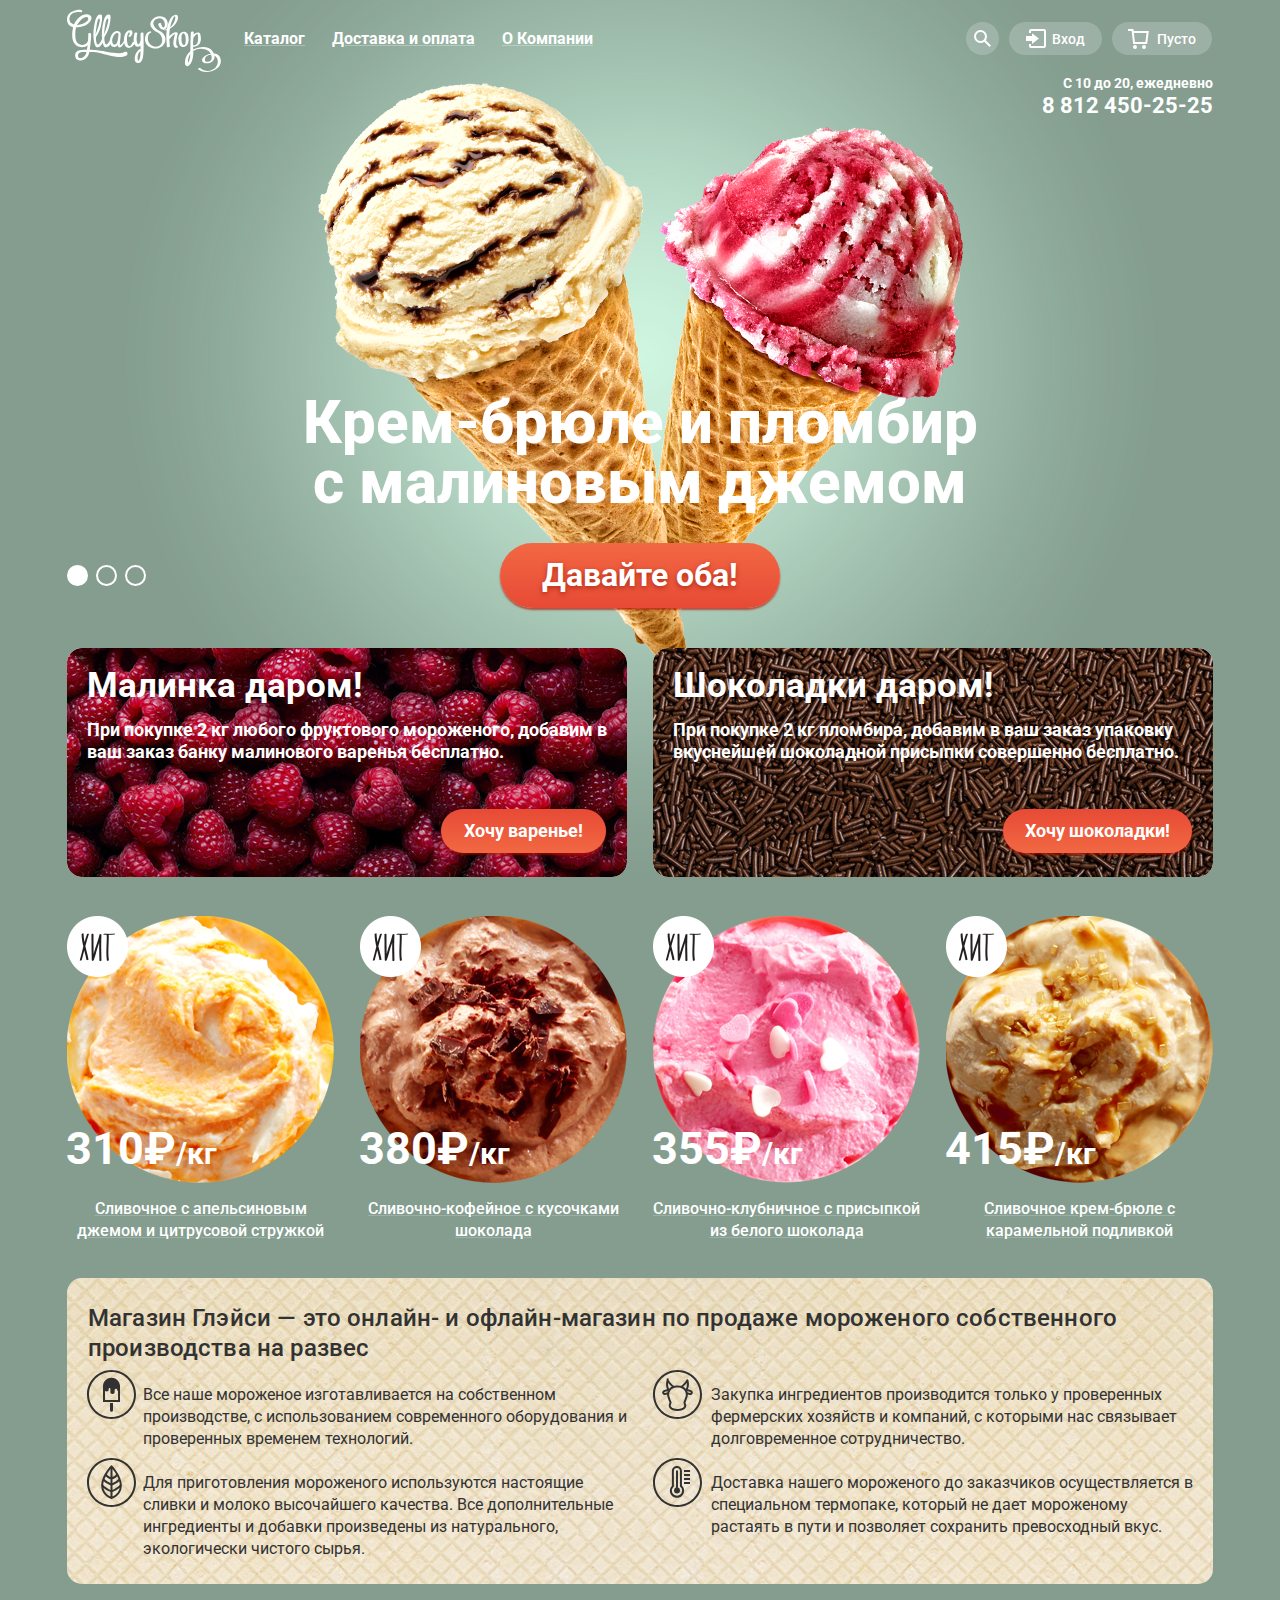
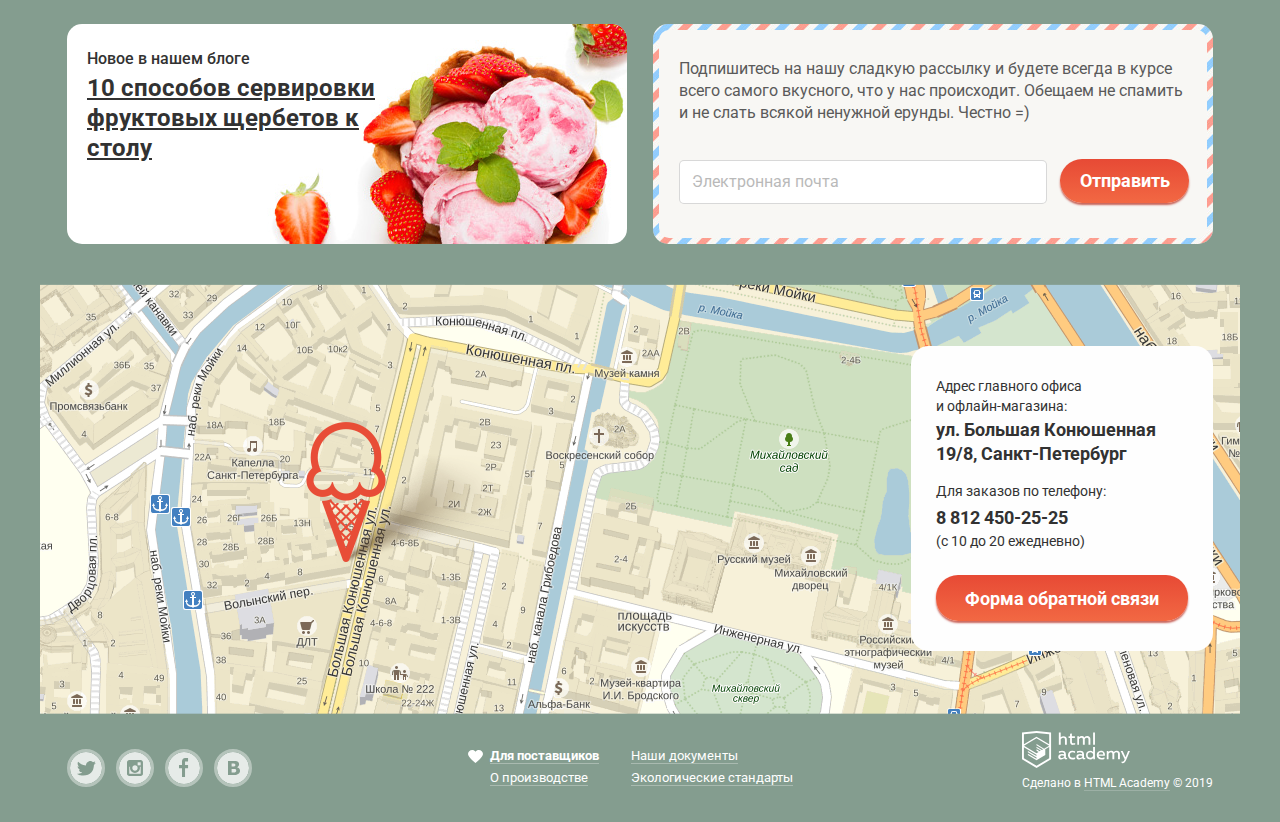
==== commit 7faa0ad3: "Финальная часть." ====
--- a/index.html
+++ b/index.html
@@ -245,7 +245,7 @@
                 </article>
                 
                 <div class="sign_for_spam_wrapper">
-                    <form class="sign_for_spam" action="https://echo.htmlacademy.ru" method="get">
+                    <form class="sign_for_spam" action="https://echo.htmlacademy.ru" method="post">
                         <p>Подпишитесь на нашу сладкую рассылку и будете всегда в курсе
                             всего самого вкусного, что у нас происходит. Обещаем не
                             спамить и не слать всякой ненужной ерунды. Честно =) </p>
@@ -364,6 +364,7 @@
 </div>
 
 <section class="popup">
+    <div class="overlay"></div>
     <form class="popup_window" action="https://echo.htmlacademy.ru"
           method="post">
         <h2>Мы обязательно вам ответим!</h2>
--- a/css/style.css
+++ b/css/style.css
@@ -53,6 +53,7 @@
 }
 
 
+
 .button_large:hover {
     background: linear-gradient(to top, #ec6f5e 0%, #f58669 100%);
     box-shadow: 0 2px 2px 0 rgba(172, 16, 0, 1);
@@ -98,6 +99,7 @@
     max-width: 650px;
     margin-top: 23px;
     margin-left: 10px;
+    margin-bottom: 5px;
     padding: 0;
 }
 
@@ -152,6 +154,7 @@
     border-radius: 5px;
     border: none;
     box-shadow: 0 20px 20px 0 rgba(0, 0, 0, 0.4);
+    z-index: 1;
 }
 
 .site_navigation > li:hover .main_menu {
@@ -237,7 +240,6 @@
     padding: 0;
     width: 244px;
     margin-top: 22px;
-    margin-bottom: 0;
     margin-right: 3px;
 }
 
@@ -249,12 +251,14 @@
     text-decoration: none;
     color: #ffffff;
     margin-right: 10px;
+    margin-bottom: 5px;
 }
 
 .site_movement input {
     width: 240px;
     height: 43px;
     padding-left: 13px;
+    padding-right: 13px;
     margin-bottom: 21px;
 
     box-sizing: border-box;
@@ -262,10 +266,15 @@
     border-radius: 5px;
     color: #323232;
     font-weight: 700;
+
+
 }
 
 .site_movement input:hover {
     border: 2px solid rgba(154, 154, 154, 0.5);
+    padding-left: 12px;
+    padding-top: 0;
+    padding-bottom: 0;
 }
 
 .site_movement input:focus {
@@ -315,6 +324,7 @@
     box-shadow: 0 20px 20px 0 rgba(0, 0, 0, 0.4);
     box-sizing: border-box;
     padding: 20px 15px 20px 15px;
+    z-index: 1;
 }
 
 .search_popup input {
@@ -380,7 +390,9 @@
     background-color: rgb(248, 247, 244);
     border-radius: 6px;
     box-shadow: 0 20px 20px 0 rgba(0, 0, 0, 0.4);
-}
+    z-index: 1;
+}
+
 
 .user_control {
     display: flex;
@@ -419,10 +431,9 @@
     margin: 0 8px 0 0;
 }
 
-
 .work {
     align-self: flex-end;
-    margin-top: -13px;
+    margin-top: -15px;
     display: flex;
     flex-direction: column;
 }
@@ -693,7 +704,7 @@
 }
 
 .popup_window input:focus, .popup_window textarea:focus {
-    border: 2px solid rgb(46, 136, 228);
+    border: 2px solid rgba(46, 136, 228, 0.5);
     outline: none;
 }
 
@@ -702,7 +713,6 @@
     font-weight: 400;
     line-height: 24px;
     color: #999999;
-    opacity: 0.5;
 }
 
 .btn_send {
@@ -716,7 +726,25 @@
     border-radius: 22px;
 }
 
-
+.overlay {
+    position: fixed;
+    top: 0;
+    left: 0;
+    height: 100%;
+    width: 100%;
+    z-index: 10;
+    background-color: rgba(0,0,0,0.5);
+}
+
+.overlay {
+    position: fixed;
+    top: 0;
+    left: 0;
+    height: 100%;
+    width: 100%;
+    z-index: 10;
+    background-color: rgba(0,0,0,0.3);
+}
 
 /*INDEX.HTML*/
 
@@ -881,6 +909,8 @@
     margin-right: 21px;
 }
 
+
+
 .banners_left .btn_order {
     width: 165px;
 }
@@ -912,22 +942,19 @@
     z-index: 10;
 }
 
-.price {
-    display: flex;
-    font-size: 45px;
-    font-weight: 700;
-    line-height: 45px;
-    margin: 0;
-
-    position: absolute;
-    left: 0;
-    top: 210px;
-}
 
 .price sub {
     display: block;
     font-size: 30px;
     margin-top: 20px;
+}
+
+.icecream_hits .icecream_desc {
+    font-size: 16px;
+    font-weight: 500;
+    text-align: center;
+    color: #ffffff;
+    margin-top: 9px;
 }
 
 
@@ -1233,10 +1260,102 @@
     background-color: rgb(248, 247, 244);
     color: #323232;
     width: 117px;
-}
+    position: relative;
+}
+
+
+.basket_full {
+    display: none;
+    font-size: 13px;
+    font-weight: 400;
+    line-height: 16px;
+    color: #323232;
+
+    border-radius: 5px;
+    background-color: rgb(248, 247, 244);
+    box-shadow: 0 20px 20px 0 rgba(0, 0, 0, 0.4);
+    width: 540px;
+    height: 242px;
+    box-sizing: border-box;
+    padding: 16px 15px 20px 15px;
+
+
+    position: absolute;
+    top: 37px;
+    left: -423px;
+    z-index: 15;
+}
+
+.basket_full ul {
+    list-style: none;
+    padding: 0;
+    margin: 0;
+
+}
+
+.basket_full li {
+    display: flex;
+    position: relative;
+}
+
+.basket_full li::before {
+    content: url("../img/catalog_images/xsmall.png");
+    position: absolute;
+    cursor: pointer;
+    top: 14px;
+    left: -25px;
+    z-index: 5;
+}
+
+
+.basket_content li {
+    margin-left: 26px;
+    margin-bottom: 10px;
+}
+.basket_content img {
+    margin-top: 5px;
+    margin-right: 13px;
+}
+
+.order_name {
+    margin-right: 32px;
+}
+.order_weight {
+    margin-right: 29px;
+}
+
 
 .current_movement {
     margin-right: 20px;
+}
+
+.basket_control {
+    display: flex;
+    flex-direction: column;
+    margin-top: -6px;
+    border-top: #cacac7 1px solid ;
+}
+
+
+.sum {
+    align-self: flex-end;
+    font-size: 15px;
+    line-height: 18px;
+    font-weight: 700;
+    margin-right: -1px;
+    margin-bottom: 13px;
+}
+.btn_apply {
+    align-self: flex-end;
+    font-size: 18px;
+    line-height: 24px;
+    width: 170px;
+    height: 44px;
+    border-radius: 22px;
+}
+
+.site_movement > li:hover .basket_full {
+    display: block;
 }
 
 
@@ -1249,7 +1368,7 @@
     padding: 0;
     min-width: 221px;
     margin-left: -1px;
-    margin-top: 25px;
+    margin-top: 0px;
     margin-bottom: 0;
 
 
@@ -1259,12 +1378,17 @@
     font-size: 14px;
     line-height: 16px;
     text-decoration: none;
+    position: relative;
 }
 
 .breadcrumbs a {
     text-decoration: none;
     color: #ffffff;
     border-bottom: rgba(255, 255, 255, 0.2) 1px solid;
+}
+
+.breadcrumbs p {
+    margin: 0;
 }
 
 .catalog h1 {
@@ -1279,56 +1403,295 @@
 .filter {
     display: flex;
     flex-direction: column;
-
-    width: 870px;
+    width: 860px;
+    margin-bottom: 37px;
+}
+
+
+.filter fieldset {
+    border: 0 none;
+    margin-right: -11px;
+
 }
 
 .filter_top {
     display: flex;
-    flex-direction: row;
     justify-content: space-between;
 
     height: 60px;
-}
+    margin-top: 5px;
+    margin-bottom: 13px;
+}
+
 
 .filter_bottom {
     display: flex;
-    flex-direction: row;
     justify-content: space-between;
-
     height: 60px;
-
-}
+}
+
 
 .filter ul {
     list-style: none;
     display: flex;
-    justify-content: space-between;
-}
-
-.filter_top ul {
-    width: 415px;
-
-}
-
-.filter_bottom ul {
-    width: 703px;
-}
+}
+
 
 
 .filter legend {
     font-size: 14px;
     font-weight: 500;
     line-height: 16px;
-}
+    margin-top: -40px;
+    margin-left: 15px;
+}
+
+.filter_bottom legend {
+    margin-left: 2px;
+}
+
 
 .filter select, .filter label {
     font-size: 16px;
     font-weight: 500;
     line-height: 18px;
 }
+/*select*/
+
+.filter_top {
+    margin-left: -15px;
+}
+.filter_top select {
+    width: 194px;
+    height: 37px;
+    margin: 0;
+    padding-right: 20px;
+    padding-left: 13px;
+    position: relative;
+
+    background-color: rgba(255, 255, 255, 0.4);
+    border-radius: 22px;
+    box-sizing: border-box;
+    color: #ffffff;
+
+    -webkit-appearance: none;
+    -moz-appearance: none;
+}
+
+
+select::-ms-expand {
+    display: none;
+}
+
+.for_select option {
+    color: #323232;
+}
+
+.for_select {
+    position: relative;
+}
+
+.for_select::after {
+    content: url("../img/catalog_images/icon-down-dir.png");
+    position: absolute;
+    top: 29px;
+    left: 179px;
+    z-index: 5;
+}
+
+.for_select select:hover {
+    color: #323232;
+}
+.for_select:hover::after {
+    content: url("../img/catalog_images/icon-down-dir_hover.png");
+}
+
+
+/*range*/
+
+.filter_range {
+    width: 220px;
+    margin-top: 0px;
+}
+
+.range_controls {
+    position: relative;
+
+    height: 37px;
+    margin: 0;
+    padding-top: 17px;
+    padding-right: 20px;
+    padding-left: 20px;
+    background-color: rgba(255, 255, 255, 0.4);
+    border-radius: 22px;
+    box-sizing: border-box;
+}
+
+
+.range_controls .scale {
+    height: 4px;
+
+    background: #ffffff;
+}
+
+.range_controls .bar {
+    width: 70%;
+    height: 4px;
+
+    background: #ffffff;
+}
+
+.range_controls .toggle {
+    position: absolute;
+    top: 7px;
+    left: 0;
+
+    width: 4px;
+    height: 4px;
+    padding: 0;
+
+    border: 8px solid #ffffff;
+    background-color: #ababab;
+    -webkit-box-shadow: 0 2px 1px 0 #cfcfcf;
+    box-shadow: 0 2px 1px 0 #cfcfcf;
+    border-radius: 50%;
+    cursor: pointer;
+}
+
+.range_controls .toggle_min {
+    left: 33px;
+}
+
+.range_controls .toggle_max {
+    left: 133px;
+}
+
+/*radiobutton*/
+
+.properties {
+    width: 415px;
+    height: 37px;
+    box-sizing: border-box;
+    padding: 9px 0 0 23px;
+    background-color: rgba(255, 255, 255, 0.4);
+    border-radius: 22px;
+    margin: 0;
+}
+
+
+.property_option {
+    position: relative;
+    cursor: pointer;
+    padding-left: 21px;
+    margin-right: 28px;
+}
+
+.property_option:last-child {
+    margin-right: 0;
+}
+.property + label .radio_indicator {
+    position: absolute;
+    top: -2px;
+    left: -8px;
+    width: 22px;
+    height: 22px;
+    background-image: url("../img/catalog_images/radio-off.png");
+    opacity: 0.8;
+}
+
+.property:checked + label .radio_indicator {
+    position: absolute;
+    top: -2px;
+    left: -8px;
+    width: 22px;
+    height: 22px;
+    background-image: url("../img/catalog_images/radio-on.png");
+    opacity: 0.8;
+}
+
+.property:hover + label .radio_indicator {
+    opacity: 1;
+}
+
+.property:disabled + label .radio_indicator {
+    opacity: 0.4;
+}
+
+.property:focus + label .radio_indicator {
+    outline: #71b9ff 5px auto; /*цвет outline выбрал случайный*/
+}
+
+.property:disabled + label {
+    opacity: 0.4;
+}
+
+/*checkbox*/
+.fillers {
+    width: 700px;
+    height: 37px;
+    box-sizing: border-box;
+    padding: 7px 0 0 23px;
+    background-color: rgba(255, 255, 255, 0.4);
+    border-radius: 22px;
+    margin-top: 0;
+    margin-left: -15px;
+
+}
+
+.filler_option {
+    position: relative;
+    cursor: pointer;
+    padding-left: 21px;
+    margin-right: 33px;
+}
+
+.filler_option:nth-child(5) {
+    margin-right: 15px;
+}
+
+
+.filler + label .checkbox_indicator {
+    position: absolute;
+    top: 1px;
+    left: -8px;
+    width: 20px;
+    height: 20px;
+    background-image: url("../img/catalog_images/checkbox-off.png");
+    z-index: 5;
+    opacity: 0.8;
+
+}
+
+.filler:checked + label .checkbox_indicator {
+    position: absolute;
+    top: 1px;
+    left: -8px;
+    width: 24px;
+    height: 20px;
+    background-image: url("../img/catalog_images/checkbox-on.png");
+    opacity: 0.8;
+}
+
+.filler:hover + label .checkbox_indicator {
+    opacity: 1;
+}
+
+.filler:disabled + label .checkbox_indicator {
+    opacity: 0.4;
+}
+
+
+.filler:focus + label .checkbox_indicator {
+    outline: #71b9ff 5px auto; /*цвет outline выбрал случайный*/
+}
+
+
+.filler:disabled + label {
+    opacity: 0.4;
+}
 
 .btn_use {
+    display: block;
     font-size: 16px;
     font-weight: 500;
     line-height: 18px;
@@ -1340,8 +1703,10 @@
     border-radius: 18px;
     box-sizing: border-box;
 
-    width: 148px;
-    min-height: 36px;
+    width: 146px;
+    height: 36px;
+    margin-top: 21px;
+    margin-left: -25px;
 }
 
 .btn_use:hover {
@@ -1372,6 +1737,10 @@
     z-index: 4;
 }
 
+.icecream_list .icecream_item {
+    margin-bottom: 20px;
+}
+
 .icecream_item::before {
     display: none;
     content: "";
@@ -1390,6 +1759,18 @@
     text-decoration: underline;
     text-decoration-style: solid;
     text-decoration-color: rgba(255, 255, 255, 0.2);
+}
+
+.price {
+    display: flex;
+    font-size: 45px;
+    font-weight: 700;
+    line-height: 45px;
+    margin: 0;
+
+    position: absolute;
+    left: -1px;
+    top: 210px;
 }
 
 .icecream_desc {
@@ -1397,7 +1778,7 @@
     font-weight: 500;
     text-align: center;
     color: #ffffff;
-    margin-top: 10px;
+    margin-top: 9px;
 }
 
 .btn_fast_view {
@@ -1405,7 +1786,7 @@
     width: 200px;
     min-height: 34px;
     padding-top: 10px;
-    z-index: 30;
+    z-index: 1000;
 }
 
 .card_content {
@@ -1421,7 +1802,7 @@
 
 .card_hover a {
     text-decoration: none;
-    z-index: 30;
+    z-index: 1000;
 }
 
 .icecream_item:hover .btn_fast_view {
@@ -1431,6 +1812,9 @@
     display: block;
 }
 
+.icecream_item:hover {
+    z-index: 6;
+}
 
 /*.pages*/
 
@@ -1438,6 +1822,12 @@
     list-style: none;
     display: flex;
     justify-content: flex-end;
+    margin-top: 44.5px;
+    margin-bottom: 35px;
+    margin-right: -12px;
+}
+.arrow_next {
+    fill: #ffffff;
 }
 
 .pages a {
@@ -1454,9 +1844,10 @@
     border-radius: 13px;
 
     display: block;
-    width: 26px;
+    min-width: 26px;
     height: 26px;
     padding-top: 5px;
+    margin-right: 4px;
 }
 
 .pages a:hover {
@@ -1472,3 +1863,9 @@
     color: #323232;
     background-color: #ffffff;
 }
+.page_right:hover .arrow_next {
+    fill: #323232;
+}
+.page_left {
+    transform: rotate(180deg);
+}
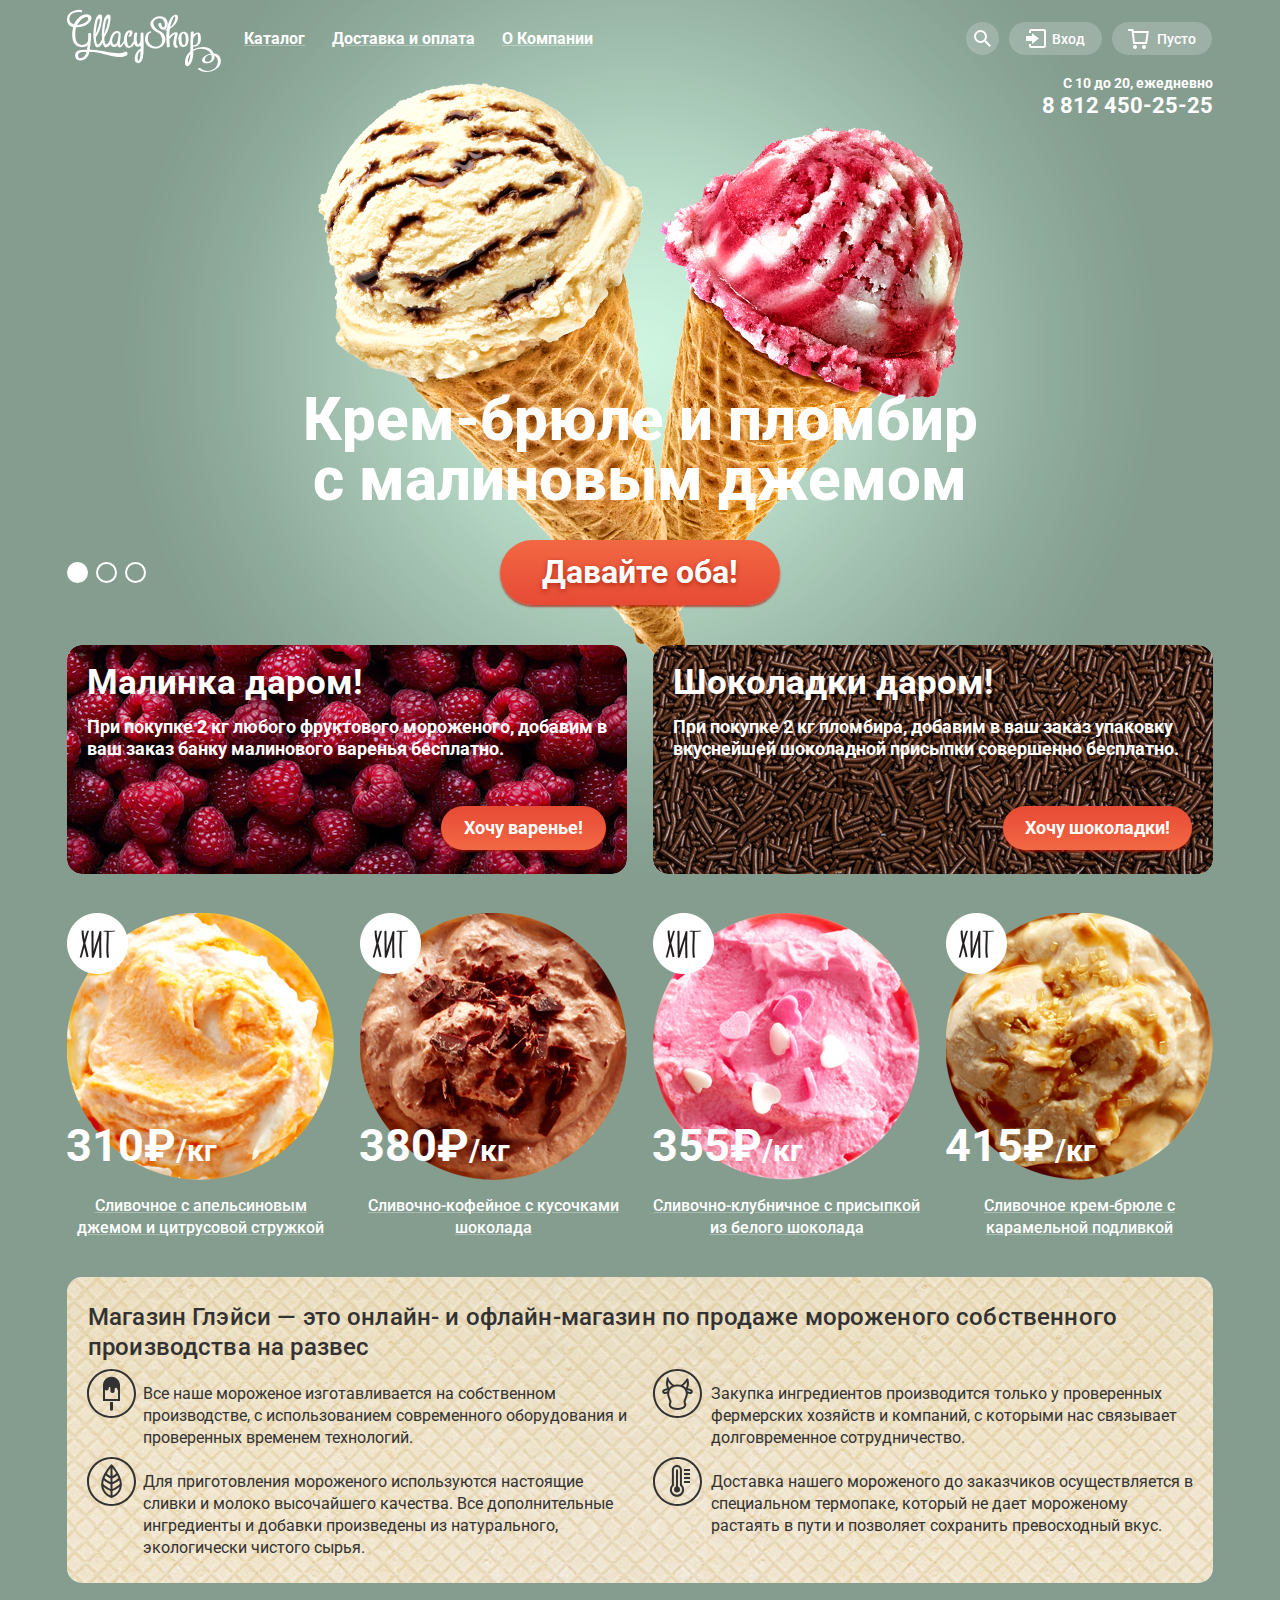
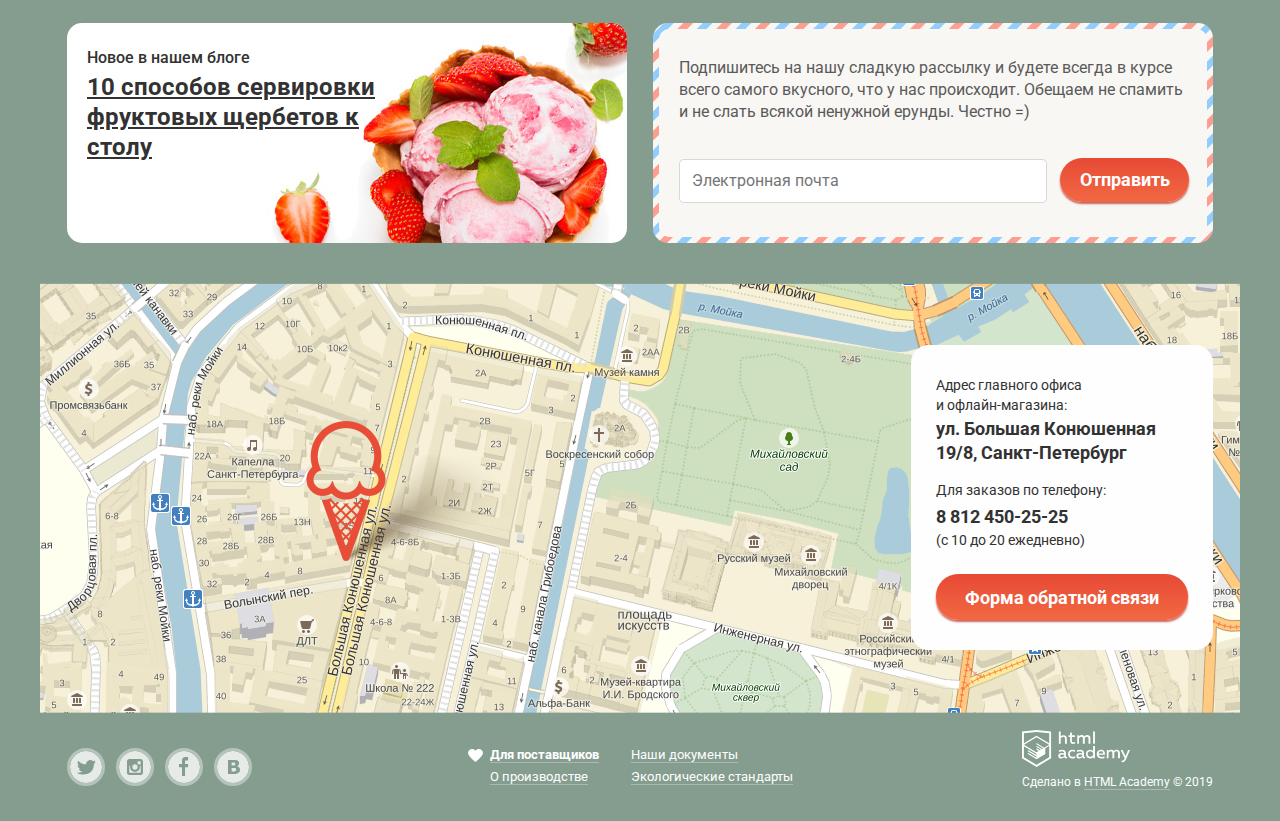
==== commit 3bede6a9: "Финальная часть." ====
--- a/index.html
+++ b/index.html
@@ -5,7 +5,7 @@
     <title>HTML Academy: Глейси</title>
     <link href="https://fonts.googleapis.com/css?family=Roboto:400,500,700" rel="stylesheet">
     <link rel="stylesheet" href="css/normalize.css">
-    <link rel="stylesheet" href="css/style.css">
+    <link rel="stylesheet" href="css/style-min.css">
 
 
 </head>
@@ -297,7 +297,7 @@
 </svg>
                 </a></li>
                 <li><a class="social_btn" href="#">
-                    <svg version="1.1"  xmlns="http://www.w3.org/2000/svg"
+                    <svg version="1.1" xmlns="http://www.w3.org/2000/svg"
                          xmlns:xlink="http://www.w3.org/1999/xlink" x="0px" y="0px"
                          width="32px" height="32px" viewBox="0 0 32 32" enable-background="new 0 0 32 32"
                          xml:space="preserve">
@@ -323,7 +323,7 @@
 </svg>
                 </a></li>
                 <li><a class="social_btn" href="#">
-                    <svg version="1.1"  xmlns="http://www.w3.org/2000/svg"
+                    <svg version="1.1" xmlns="http://www.w3.org/2000/svg"
                          xmlns:xlink="http://www.w3.org/1999/xlink" x="0px" y="0px"
                          width="32px" height="32px" viewBox="0 0 32 32" enable-background="new 0 0 32 32"
                          xml:space="preserve">
@@ -378,6 +378,6 @@
     </form>
 </section>
 
-<script src="js/script.js"></script>
+<script src="js/script-min.js"></script>
 </body>
 </html>
--- a/css/style-min.css
+++ b/css/style-min.css
@@ -0,0 +1 @@
+body{font-family:"Roboto","Arial",sans-serif;font-size:16px;line-height:22px;font-weight:400;color:#fff;margin:0}.button_small{font-size:18px;font-weight:700;line-height:24px;text-decoration:none;color:#fff;background:-webkit-gradient(linear,left top,left bottom,from(#e74a35),to(#f26843));background:-webkit-linear-gradient(top,#e74a35,#f26843);background:-o-linear-gradient(top,#e74a35,#f26843);background:linear-gradient(to bottom,#e74a35,#f26843);-webkit-box-shadow:0 2px 2px 0 rgba(172,16,0,0.64);box-shadow:0 2px 2px 0 rgba(172,16,0,0.64);text-align:center;border-radius:22px}.button_small:hover{background:-webkit-gradient(linear,left bottom,left top,from(#ec6f5e),to(#f58669));background:-webkit-linear-gradient(bottom,#ec6f5e,#f58669);background:-o-linear-gradient(bottom,#ec6f5e,#f58669);background:linear-gradient(to top,#ec6f5e,#f58669)}.button_small:active{background:-webkit-gradient(linear,left bottom,left top,from(#e1613e),to(#d74632));background:-webkit-linear-gradient(bottom,#e1613e,#d74632);background:-o-linear-gradient(bottom,#e1613e,#d74632);background:linear-gradient(to top,#e1613e,#d74632);-webkit-box-shadow:inset 0 2px 2px 0 rgba(148,39,24,1);box-shadow:inset 0 2px 2px 0 rgba(148,39,24,1)}.button{border-radius:22px;background-color:rgba(255,255,255,0.2)}.button_large{font-size:32px;font-weight:700;line-height:44px;text-decoration:none;text-align:center;text-shadow:0 2px 5px rgba(160,32,11,0.76);color:#fff;background:-webkit-gradient(linear,left bottom,left top,from(#e74a35),to(#f26843));background:-webkit-linear-gradient(bottom,#e74a35 0%,#f26843 100%);background:-o-linear-gradient(bottom,#e74a35 0%,#f26843 100%);background:linear-gradient(to top,#e74a35 0%,#f26843 100%);width:280px;height:65px;border:none;-webkit-box-shadow:0 2px 2px 0 rgba(172,16,0,0.64);box-shadow:0 2px 2px 0 rgba(172,16,0,0.64)}.button_large:hover{background:-webkit-gradient(linear,left bottom,left top,from(#ec6f5e),to(#f58669));background:-webkit-linear-gradient(bottom,#ec6f5e 0%,#f58669 100%);background:-o-linear-gradient(bottom,#ec6f5e 0%,#f58669 100%);background:linear-gradient(to top,#ec6f5e 0%,#f58669 100%);-webkit-box-shadow:0 2px 2px 0 rgba(172,16,0,1);box-shadow:0 2px 2px 0 rgba(172,16,0,1)}.button_large:active{background:-webkit-gradient(linear,left bottom,left top,from(#e1613e),to(#d74632));background:-webkit-linear-gradient(bottom,#e1613e 0%,#d74632 100%);background:-o-linear-gradient(bottom,#e1613e 0%,#d74632 100%);background:linear-gradient(to top,#e1613e 0%,#d74632 100%);-webkit-box-shadow:inset 0 2px 2px 0 rgba(148,39,24,0.35);box-shadow:inset 0 2px 2px 0 rgba(148,39,24,0.35)}.header_main{display:-webkit-box;display:-ms-flexbox;display:flex;-webkit-box-orient:vertical;-webkit-box-direction:normal;-ms-flex-direction:column;flex-direction:column;min-height:115px;width:1146px;margin-left:auto;margin-right:auto;padding-left:27px;padding-right:27px}.main_navigation{display:-webkit-box;display:-ms-flexbox;display:flex;-webkit-box-pack:justify;-ms-flex-pack:justify;justify-content:space-between}.main_navigation_left{display:-webkit-box;display:-ms-flexbox;display:flex}.main_navigation img{margin-right:0;margin-top:9px}.site_navigation{list-style:none;display:-webkit-box;display:-ms-flexbox;display:flex;-ms-flex-wrap:wrap;flex-wrap:wrap;min-width:360px;max-width:650px;margin-top:23px;margin-left:10px;margin-bottom:5px;padding:0}.site_navigation a{display:-webkit-box;display:-ms-flexbox;display:flex;-webkit-box-pack:center;-ms-flex-pack:center;justify-content:center;-webkit-box-align:center;-ms-flex-align:center;align-items:center;font-weight:700;line-height:18px;color:#fff;text-decoration:underline;-webkit-text-decoration-color:rgba(255,255,255,0.3);text-decoration-color:rgba(255,255,255,0.3);height:32px;padding-left:13px;padding-right:13px;margin-right:1px;border-radius:22px}.site_navigation a:hover{background-color:#fff;color:#323232}.site_navigation a:active{background-color:#fff;color:#323232;-webkit-box-shadow:inset 0 2px 1px 0 rgba(105,105,105,0.35);box-shadow:inset 0 2px 1px 0 rgba(105,105,105,0.35)}.site_navigation > li{position:relative}.main_menu{display:none;position:absolute;top:37px;left:-6px;list-style:none;-webkit-box-sizing:border-box;box-sizing:border-box;width:142px;min-height:165px;margin:0;padding:0;background-color:#f8f7f4;border-radius:5px;border:none;-webkit-box-shadow:0 20px 20px 0 rgba(0,0,0,0.4);box-shadow:0 20px 20px 0 rgba(0,0,0,0.4);z-index:1}.site_navigation > li:hover .main_menu{display:block}.main_menu a{display:block;text-align:left;font-size:14px;line-height:16px;font-weight:400;color:#323232;text-decoration:none;border-radius:0;border:none;width:142px;padding-top:7px;padding-left:19px;padding-right:2px;-webkit-box-sizing:border-box;box-sizing:border-box}.main_menu li:nth-child(1) a{border-top-left-radius:5px;border-top-right-radius:5px;padding-top:10px;height:38px}.main_menu li:first-child a::after{content:"";width:128px;height:1px;background-color:#323232;opacity:.2;position:absolute;top:37px;left:5px}.main_menu li:nth-child(2) a{padding-top:11px;height:37px}.main_menu li:nth-child(3) a{height:28px;padding-top:5px}.main_menu li:nth-child(4) a{height:33px;padding-top:8px}.main_menu li:nth-child(5) a{height:34px;padding-top:6px}.main_menu li:last-child a{border-bottom-left-radius:5px;border-bottom-right-radius:5px}.main_menu a:hover{background-color:#fbded8}.main_menu a:active{background-color:#f6b5a5}.site_movement{list-style:none;display:-webkit-box;display:-ms-flexbox;display:flex;padding:0;width:244px;margin-top:22px;margin-right:3px}.site_movement a{font-size:14px;font-weight:500;line-height:16px;text-decoration:none;color:#fff;margin-right:10px;margin-bottom:5px}.site_movement input{width:240px;height:43px;padding-left:13px;padding-right:13px;margin-bottom:21px;-webkit-box-sizing:border-box;box-sizing:border-box;border:1px solid rgba(211,211,210,0.5);border-radius:5px;color:#323232;font-weight:700}.site_movement input:hover{border:2px solid rgba(154,154,154,0.5);padding-left:12px;padding-top:0;padding-bottom:0}.site_movement input:focus{border:2px solid #2e88e4;outline:none;padding-left:12px;padding-top:0;padding-bottom:0}.site_movement input::-webkit-input-placeholder{font-size:14px;font-weight:400;line-height:24px;color:#999;opacity:1}.site_movement input:-ms-input-placeholder{font-size:14px;font-weight:400;line-height:24px;color:#999;opacity:1}.site_movement input::-ms-input-placeholder{font-size:14px;font-weight:400;line-height:24px;color:#999;opacity:1}.site_movement input::placeholder{font-size:14px;font-weight:400;line-height:24px;color:#999;opacity:1}.btn_search{display:-webkit-box;display:-ms-flexbox;display:flex;-webkit-box-pack:center;-ms-flex-pack:center;justify-content:center;-webkit-box-sizing:border-box;box-sizing:border-box;width:33px;height:33px}.btn_search svg{margin-top:8px}.btn_search:hover{background-color:#fff;color:#323232}.btn_search:hover .menu_icon{fill:#323232}.search_popup{display:none;position:absolute;top:37px;right:0;width:341px;height:84px;border-radius:6px;background-color:#f8f7f4;-webkit-box-shadow:0 20px 20px 0 rgba(0,0,0,0.4);box-shadow:0 20px 20px 0 rgba(0,0,0,0.4);-webkit-box-sizing:border-box;box-sizing:border-box;padding:20px 15px;z-index:1}.search_popup input{width:312px}.site_movement > li:hover .search_popup{display:block}.btn_login{display:-webkit-box;display:-ms-flexbox;display:flex;-webkit-box-pack:center;-ms-flex-pack:center;justify-content:center;-webkit-box-align:center;-ms-flex-align:center;align-items:center;-webkit-box-sizing:border-box;box-sizing:border-box;width:93px;height:33px}.btn_login svg{margin-right:5px}.btn_login:hover{background-color:#fff;color:#323232}.btn_login:hover .menu_icon{fill:#323232}.btn_enter{border:none;width:100px;height:44px;font-size:18px;line-height:24px;border-radius:21px;padding-top:5px}.site_movement > li{position:relative}.site_movement > li:hover .login_popup{display:block}.login_popup{display:none;position:absolute;top:37px;left:-182px;width:277px;height:214px;-webkit-box-sizing:border-box;box-sizing:border-box;padding:20px 5px 22px 19px;background-color:#f8f7f4;border-radius:6px;-webkit-box-shadow:0 20px 20px 0 rgba(0,0,0,0.4);box-shadow:0 20px 20px 0 rgba(0,0,0,0.4);z-index:1}.user_control{display:-webkit-box;display:-ms-flexbox;display:flex}.for_login{width:135px;margin-left:20px;margin-top:-1px}.for_login a{display:block;margin-bottom:-2px;font-size:13px;line-height:24px;font-weight:400;text-decoration:underline;color:#323232}.for_login a:hover,.for_login a:active{color:#e84d37}.btn_cart{display:-webkit-box;display:-ms-flexbox;display:flex;-webkit-box-pack:center;-ms-flex-pack:center;justify-content:center;-webkit-box-align:center;-ms-flex-align:center;align-items:center;width:100px;height:33px}.btn_login img,.btn_cart img{margin:0 8px 0 0}.work{-ms-flex-item-align:end;align-self:flex-end;margin-top:-15px;display:-webkit-box;display:-ms-flexbox;display:flex;-webkit-box-orient:vertical;-webkit-box-direction:normal;-ms-flex-direction:column;flex-direction:column}.work_time{font-size:14px;font-weight:700;line-height:16px;margin-bottom:3px;-ms-flex-item-align:end;align-self:flex-end}.work_telephone{font-size:22px;font-weight:700;line-height:24px;text-decoration:none;color:#fff;-ms-flex-item-align:end;align-self:flex-end;margin-bottom:-3px}.visually_hidden{position:absolute;width:1px;height:1px;margin:-1px;border:0;padding:0;clip:rect(0 0 0 0);overflow:hidden}.container{width:1146px;margin-left:auto;margin-right:auto;padding-left:27px;padding-right:27px}.footer_main{display:-webkit-box;display:-ms-flexbox;display:flex;-webkit-box-pack:justify;-ms-flex-pack:justify;justify-content:space-between;width:1146px;margin-left:auto;margin-right:auto;padding-left:27px;padding-right:27px;min-height:103px}.social{list-style:none;display:-webkit-box;display:-ms-flexbox;display:flex;-ms-flex-wrap:wrap;flex-wrap:wrap;min-width:267px;margin-top:30px;padding:0}.social li{margin-right:11px}.social_btn{opacity:.8}.social_btn svg{border:rgba(255,255,255,0.5) 3px solid;border-radius:50%}.social_btn:hover{opacity:1}.social_btn:hover .icon{border:rgba(255,255,255,0.7) 3px solid}.social_btn:active .icon{border:rgba(255,255,255,0.7) 3px solid;fill:#e9e9e9}.footer_menu{list-style:none;display:-webkit-box;display:-ms-flexbox;display:flex;-webkit-box-pack:justify;-ms-flex-pack:justify;justify-content:space-between;-ms-flex-wrap:wrap;flex-wrap:wrap;width:305px;padding:0;height:36px;margin-top:25px;margin-left:-72px}.footer_menu li:nth-child(2n){width:164px}.footer_menu li:nth-child(2n-1){width:114px}.footer_menu a{font-size:13px;line-height:18px;color:#fff;text-decoration:none;border-bottom:rgba(255,255,255,0.3) 1px solid;margin:0}.footer_menu a:hover,.footer_menu a:active{color:#ffbc9e;border-bottom:rgba(255,188,158,0.3) 1px solid}.for_partners{font-weight:700;position:relative}.for_partners::before{content:url("../img/general_images/heart.svg");position:absolute;top:2px;left:-22px}.footer_academy{margin-top:12px}.footer_academy p{margin:0;font-size:12px;line-height:18px}.academy{border-bottom:rgba(255,255,255,0.3) 1px solid;text-decoration:none;color:#fff}.academy:hover,.academy:active{color:#ffbc9e;border-bottom:rgba(255,188,158,0.3) 1px solid}.popup{display:none}.popup_window{position:fixed;top:50px;left:50%;margin-left:-239px;display:-webkit-box;display:-ms-flexbox;display:flex;-webkit-box-orient:vertical;-webkit-box-direction:normal;-ms-flex-direction:column;flex-direction:column;-webkit-box-sizing:border-box;box-sizing:border-box;padding:17px 25px 0 24px;width:478px;height:443px;border-radius:10px;background-color:#f8f7f4;z-index:300}.popup_close{width:18px;height:17px;position:absolute;top:15px;right:16px;font-size:0;border:0;cursor:pointer;background-color:#f8f7f4}.popup_close::after{content:"";position:absolute;width:18px;height:17px;top:0;left:0;background-image:url(../img/general_images/cross-big.svg)}@-webkit-keyframes coloring{from{opacity:0}20%{opacity:.2}30%{opacity:.3}40%{opacity:.4}50%{opacity:.5}60%{opacity:.6}70%{opacity:.7}80%{opacity:.8}90%{opacity:.9}to{opacity:1}}@keyframes coloring{from{opacity:0}20%{opacity:.2}30%{opacity:.3}40%{opacity:.4}50%{opacity:.5}60%{opacity:.6}70%{opacity:.7}80%{opacity:.8}90%{opacity:.9}to{opacity:1}}.popup_show{display:block;-webkit-animation-name:coloring;animation-name:coloring;-webkit-animation-duration:.3s;animation-duration:.3s}.popup_window h2{font-size:24px;font-weight:500;line-height:28px;color:#323232;margin:0;margin-bottom:18px}.popup_window input{width:267px;height:43px;padding-left:13px;margin-bottom:22px;-webkit-box-sizing:border-box;box-sizing:border-box;border:1px solid rgba(211,211,210,0.5);border-radius:5px;color:#323232;font-weight:700}.popup_window textarea{width:430px;height:156px;padding-left:13px;padding-top:8px;margin-top:-2px;-webkit-box-sizing:border-box;box-sizing:border-box;border:1px solid rgba(211,211,210,0.5);border-radius:5px;color:#323232;font-weight:700}.popup_window input:hover{border:2px solid rgba(154,154,154,0.5);padding-left:12px;padding-top:0;padding-bottom:0}.popup_window textarea:hover{border:2px solid rgba(154,154,154,0.5);padding-top:7px;padding-left:12px}.popup_window input:focus{border:2px solid rgba(46,136,228,0.5);outline:none;padding-left:12px}.popup_window textarea:focus{border:2px solid rgba(46,136,228,0.5);outline:none;padding-left:12px;padding-top:7px}.popup_window input::-webkit-input-placeholder,.popup_window textarea::-webkit-input-placeholder{font-size:16px;font-weight:400;line-height:24px;color:#999}.popup_window input:-ms-input-placeholder,.popup_window textarea:-ms-input-placeholder{font-size:16px;font-weight:400;line-height:24px;color:#999}.popup_window input::-ms-input-placeholder,.popup_window textarea::-ms-input-placeholder{font-size:16px;font-weight:400;line-height:24px;color:#999}.popup_window input::placeholder,.popup_window textarea::placeholder{font-size:16px;font-weight:400;line-height:24px;color:#999}.btn_send{-ms-flex-item-align:end;align-self:flex-end;font-size:18px;line-height:24px;width:139px;height:44px;margin-top:24px;border-radius:22px}.overlay{position:fixed;top:0;left:0;height:100%;width:100%;z-index:10;background-color:rgba(0,0,0,0.3)}.site_wrapper{min-width:940px;background-color:#849d8f;background-image:url(../img/index_images/icecream_slider_1.png);background-repeat:no-repeat;background-position:top center}.slider{position:relative;padding-top:275px;text-align:center;color:#fff;margin-bottom:40px}.slider_list{margin:0;padding:0;list-style:none}.slider_item{display:-webkit-box;display:-ms-flexbox;display:flex;-webkit-box-orient:vertical;-webkit-box-direction:normal;-ms-flex-direction:column;flex-direction:column;-webkit-box-align:center;-ms-flex-align:center;align-items:center}.slide{display:none}#product_1:checked ~ .site_wrapper{background-color:#849d8f;background-image:url(../img/index_images/icecream_slider_1.png)}#product_2:checked ~ .site_wrapper{background-color:#8996a6;background-image:url(../img/index_images/icecream_slider_2.png)}#product_3:checked ~ .site_wrapper{background-color:#9d8b84;background-image:url(../img/index_images/icecream_slider_3.png)}#product_1:checked ~ .site_wrapper #slide_1,#product_2:checked ~ .site_wrapper #slide_2,#product_3:checked ~ .site_wrapper #slide_3{display:-webkit-box;display:-ms-flexbox;display:flex}#product_1:checked ~ .site_wrapper label[for="product_1"],#product_2:checked ~ .site_wrapper label[for="product_2"],#product_3:checked ~ .site_wrapper label[for="product_3"]{background-color:#fff}.slider_item h3{font-size:60px;line-height:60px;font-weight:800;width:700px;margin:0 auto;margin-bottom:27px}.btn_both{display:block;border-radius:50px;padding-top:10px;-webkit-box-sizing:border-box;box-sizing:border-box;margin-top:3px}.slider_controls{position:absolute;bottom:21px;left:0;z-index:20;font-size:0}.slider_controls label{display:inline-block;width:17px;height:17px;margin-right:8px;vertical-align:top;background-color:transparent;border:2px solid #fff;border-radius:50%;cursor:pointer}.banners{display:-webkit-box;display:-ms-flexbox;display:flex;-webkit-box-pack:justify;-ms-flex-pack:justify;justify-content:space-between;margin:0;margin-top:3px}.banners_left{width:560px;min-height:229px;border-radius:15px;background-image:url(../img/index_images/rasp_background.jpg);display:-webkit-box;display:-ms-flexbox;display:flex;-webkit-box-orient:vertical;-webkit-box-direction:normal;-ms-flex-direction:column;flex-direction:column}.banners_right{width:560px;min-height:229px;border-radius:15px;background-image:url(../img/index_images/choco_background.jpg);display:-webkit-box;display:-ms-flexbox;display:flex;-webkit-box-orient:vertical;-webkit-box-direction:normal;-ms-flex-direction:column;flex-direction:column}.for_free{font-size:35px;font-weight:700;line-height:41px;margin-left:20px;margin-top:17px;margin-bottom:0}.for_free_desc{font-size:18px;font-weight:700;max-width:521px;margin-left:20px;margin-top:13px;margin-bottom:46px}.btn_order{display:block;min-height:34px;padding-top:10px;-ms-flex-item-align:end;align-self:flex-end;margin-right:21px}.banners_left .btn_order{width:165px}.banners_right .btn_order{width:189px}.icecream_hits{list-style:none;display:-webkit-box;display:-ms-flexbox;display:flex;-ms-flex-wrap:wrap;flex-wrap:wrap;padding:0;margin-top:39px;margin-bottom:22px}.icecream_item:not(:nth-child(4n)){margin-right:26px}.icecream_hits .icecream_item::after{content:url("../img/index_images/hit.png");position:absolute;top:0;left:0;z-index:10}.price sub{display:block;font-size:30px;margin-top:20px}.icecream_hits .icecream_desc{font-size:16px;font-weight:500;text-align:center;color:#fff;margin-top:9px}.about_us{width:1146px;min-height:306px;padding-left:21px;padding-top:5px;-webkit-box-sizing:border-box;box-sizing:border-box;background-image:url(../img/index_images/waffle_background.jpg);color:#323232;border-radius:15px;margin-bottom:40px}.about_us h2{font-size:24px;font-weight:500;line-height:30px;letter-spacing:.15px}.about_us_info{list-style:none;padding:0;margin-top:-15px;display:-webkit-box;display:-ms-flexbox;display:flex;-ms-flex-wrap:wrap;flex-wrap:wrap}.about_us_info li{width:485px;position:relative;margin-bottom:-10px}.about_us_info li:nth-child(2n-1){margin-left:55px}.about_us_info li:nth-child(2n){margin-left:83px}.about_us_info li:nth-child(1)::before{content:url("../img/index_images/icecream.svg");position:absolute;top:2px;left:-56px}.about_us_info li:nth-child(2)::before{content:url("../img/index_images/cow.svg");position:absolute;top:2px;left:-58px}.about_us_info li:nth-child(3)::before{content:url("../img/index_images/leaf.svg");position:absolute;top:2px;left:-56px}.about_us_info li:nth-child(4)::before{content:url("../img/index_images/thermometer.svg");position:absolute;top:2px;left:-58px}.feedback{display:-webkit-box;display:-ms-flexbox;display:flex;-webkit-box-pack:justify;-ms-flex-pack:justify;justify-content:space-between;margin-bottom:40px}.blog{width:560px;min-height:220px;background:url(../img/index_images/straw_background.jpg);border-radius:15px;-webkit-box-sizing:border-box;box-sizing:border-box;padding-left:20px;padding-top:24px}.blog_news{font-weight:500;color:#323232;margin:0 0 3px}.blog_post{font-size:24px;font-weight:700;line-height:30px;text-decoration:underline;color:#323232;display:block;max-width:300px}.blog_post:hover{color:#e84d37;-webkit-text-decoration-color:rgba(232,77,55,0.3);text-decoration-color:rgba(232,77,55,0.3)}.blog_post:active{color:#e84d37;-webkit-text-decoration-color:rgba(232,77,55,0.3);text-decoration-color:rgba(232,77,55,0.3)}.sign_for_spam_wrapper{width:560px;min-height:220px;padding:6px;-webkit-box-sizing:border-box;box-sizing:border-box;background:url(../img/index_images/postal_background.jpg);border-radius:15px}.sign_for_spam{width:548px;min-height:208px;background-color:#f8f7f4;border-radius:10px;padding-top:12px;-webkit-box-sizing:border-box;box-sizing:border-box}.sign_for_spam p{color:#5a5a5a;display:block;max-width:510px;margin-left:20px;margin-bottom:35px}.sign_for_spam input{font-size:16px;font-weight:700;line-height:24px;color:#323232;width:368px;min-height:44px;margin-left:20px;margin-right:9px;padding-left:12px;border:rgba(178,178,178,0.5) 1px solid;border-radius:5px;-webkit-box-sizing:border-box;box-sizing:border-box}.sign_for_spam input:hover{border:rgba(154,154,154,0.5) 2px solid;padding-left:11px;padding-top:0;padding-bottom:0}.sign_for_spam input:focus{border:#2e88e4 2px solid;outline:none;padding-left:11px;padding-top:0;padding-bottom:0}.sign_for_spam input::-webkit-input-placeholder{font-size:16px;font-weight:400;line-height:24px;opacity:1}.sign_for_spam input:-ms-input-placeholder{font-size:16px;font-weight:400;line-height:24px;opacity:1}.sign_for_spam input::-ms-input-placeholder{font-size:16px;font-weight:400;line-height:24px;opacity:1}.sign_for_spam input::placeholder{font-size:16px;font-weight:400;line-height:24px;opacity:1}.btn_submit{width:129px;min-height:44px;border:none}.contacts{width:100%;max-width:1200px;margin-left:auto;margin-right:auto;padding-top:62px;padding-bottom:63px;display:-webkit-box;display:-ms-flexbox;display:flex;-webkit-box-pack:end;-ms-flex-pack:end;justify-content:flex-end;position:relative;background:url(../img/index_images/map.png) no-repeat;margin-bottom:5px}.contacts iframe{position:absolute;top:0;left:0;width:100%;max-width:1200px;margin-left:auto;margin-right:auto;border:none;z-index:1}.contacts::before{content:url("../img/index_images/pin.png");position:absolute;left:266px;top:138px}.contact{width:302px;min-height:305px;padding-left:25px;padding-top:30px;margin-right:27px;-webkit-box-sizing:border-box;box-sizing:border-box;border-radius:18px;background-color:#fefefe;z-index:5}.contact p{font-size:14px;line-height:20px;color:#323232;margin:0;width:180px}.contact_info{font-size:18px;font-weight:700;font-style:normal;line-height:24px;text-decoration:none;color:#323232;width:225px;margin-top:2px;margin-bottom:15px}.telephone{display:block;margin-top:5px;margin-bottom:1px}.btn_write{display:block;width:252px;min-height:34px;padding-top:12px;margin-top:24px}.catalog_wrapper{background:-webkit-gradient(linear,left top,left bottom,from(#9cb0a5),color-stop(40%,#849d8f),to(#849d8f));background:-webkit-linear-gradient(top,#9cb0a5,#849d8f 40%,#849d8f 100%);background:-o-linear-gradient(top,#9cb0a5,#849d8f 40%,#849d8f 100%);background:linear-gradient(to bottom,#9cb0a5,#849d8f 40%,#849d8f 100%)}.header_bottom{display:-webkit-box;display:-ms-flexbox;display:flex;-webkit-box-pack:justify;-ms-flex-pack:justify;justify-content:space-between}.current{background-color:#d07058}.site_movement .full{background-color:#f8f7f4;color:#323232;width:117px;position:relative}.basket_full{display:none;font-size:13px;font-weight:400;line-height:16px;color:#323232;border-radius:5px;background-color:#f8f7f4;-webkit-box-shadow:0 20px 20px 0 rgba(0,0,0,0.4);box-shadow:0 20px 20px 0 rgba(0,0,0,0.4);width:540px;height:242px;-webkit-box-sizing:border-box;box-sizing:border-box;padding:16px 15px 20px;position:absolute;top:37px;left:-423px;z-index:15}.basket_full ul{list-style:none;padding:0;margin:0}.basket_full li{display:-webkit-box;display:-ms-flexbox;display:flex;position:relative}.delete{width:11px;height:11px;position:absolute;top:15px;left:-25px;z-index:5;font-size:0;border:0;cursor:pointer;background-color:#f8f7f4}.delete::before{content:"";position:absolute;width:11px;height:11px;top:0;left:0;background:url(../img/catalog_images/cross-small.svg) no-repeat}.basket_content li{margin-left:26px;margin-bottom:10px}.basket_content img{margin-top:5px;margin-right:13px}.order_name{margin-right:32px;max-width:216px}.order_weight{margin-right:29px}.current_movement{margin-right:20px}.basket_control{display:-webkit-box;display:-ms-flexbox;display:flex;-webkit-box-orient:vertical;-webkit-box-direction:normal;-ms-flex-direction:column;flex-direction:column;margin-top:-6px;border-top:#cacac7 1px solid}.sum{-ms-flex-item-align:end;align-self:flex-end;font-size:15px;line-height:18px;font-weight:700;margin-right:-1px;margin-bottom:13px}.btn_apply{-ms-flex-item-align:end;align-self:flex-end;font-size:18px;line-height:24px;width:170px;height:44px;border-radius:22px}.site_movement > li:hover .basket_full{display:block}.breadcrumbs{list-style:none;display:-webkit-box;display:-ms-flexbox;display:flex;-ms-flex-item-align:end;align-self:flex-end;-webkit-box-pack:justify;-ms-flex-pack:justify;justify-content:space-between;padding:0;min-width:221px;margin-left:-1px;margin-top:0;margin-bottom:0}.breadcrumbs li{font-size:14px;line-height:16px;text-decoration:none;position:relative}.breadcrumbs li:not(:last-child)::after{content:"»";position:absolute;top:0;left:60px}.breadcrumbs a{text-decoration:none;color:#fff;border-bottom:rgba(255,255,255,0.3) 1px solid}.breadcrumbs p{margin:0}.catalog h1{font-size:35px;font-weight:700;line-height:41px;margin-top:3px}.filter{display:-webkit-box;display:-ms-flexbox;display:flex;-webkit-box-orient:vertical;-webkit-box-direction:normal;-ms-flex-direction:column;flex-direction:column;width:860px;margin-bottom:37px}.filter fieldset{border:0 none;margin-right:-11px}.filter_top{display:-webkit-box;display:-ms-flexbox;display:flex;-webkit-box-pack:justify;-ms-flex-pack:justify;justify-content:space-between;height:60px;margin-top:5px;margin-bottom:13px}.filter_bottom{display:-webkit-box;display:-ms-flexbox;display:flex;-webkit-box-pack:justify;-ms-flex-pack:justify;justify-content:space-between;height:60px}.filter ul{list-style:none;display:-webkit-box;display:-ms-flexbox;display:flex}.filter legend{font-size:14px;font-weight:500;line-height:16px;margin-top:-40px;margin-left:15px}.filter_bottom legend{margin-left:2px}.filter select,.filter label{font-size:16px;font-weight:500;line-height:18px}.filter_top{margin-left:-15px}.filter_top select{width:194px;height:37px;margin:0;padding-right:20px;padding-left:13px;position:relative;background-color:rgba(255,255,255,0.2);border-radius:22px;-webkit-box-sizing:border-box;box-sizing:border-box;color:#fff;-webkit-appearance:none;-moz-appearance:none}.filter_top select::-ms-expand{display:none}.for_select option{color:#323232}.for_select{position:relative}.for_select::after{content:url("../img/catalog_images/icon-down-dir.svg");position:absolute;top:29px;left:179px;z-index:5}.for_select select:hover{color:#323232}.for_select:hover::after{content:url("../img/catalog_images/icon-down-dir_hover.svg")}.filter_range{width:220px;margin-top:0}.range_controls{position:relative;height:37px;margin:0;padding-top:17px;padding-right:20px;padding-left:20px;background-color:rgba(255,255,255,0.2);border-radius:22px;-webkit-box-sizing:border-box;box-sizing:border-box}.range_controls .scale{height:4px;background:#fff}.range_controls .bar{width:70%;height:4px;background:#fff}.range_controls .toggle{position:absolute;top:7px;left:0;width:4px;height:4px;padding:0;border:8px solid #fff;background-color:#ababab;-webkit-box-shadow:0 2px 1px 0 #cfcfcf;box-shadow:0 2px 1px 0 #cfcfcf;border-radius:50%;cursor:pointer}.range_controls .toggle_min{left:33px}.range_controls .toggle_max{left:133px}.properties{width:415px;height:37px;-webkit-box-sizing:border-box;box-sizing:border-box;padding:9px 0 0 23px;background-color:rgba(255,255,255,0.2);border-radius:22px;margin:0}.property_option{position:relative;cursor:pointer;padding-left:21px;margin-right:28px}.property_option:last-child{margin-right:0}.property + label .radio_indicator{position:absolute;top:-2px;left:-8px;width:22px;height:22px;background-image:url(../img/catalog_images/radio-off.svg);opacity:.8}.property:checked + label .radio_indicator{position:absolute;top:-2px;left:-8px;width:22px;height:22px;background-image:url(../img/catalog_images/radio-on.svg);opacity:.8}.property:hover + label .radio_indicator{opacity:1}.property:disabled + label .radio_indicator{opacity:.4}.property:focus + label .radio_indicator{outline:#71b9ff 5px auto}.property:disabled + label{opacity:.4}.fillers{width:700px;height:37px;-webkit-box-sizing:border-box;box-sizing:border-box;padding:7px 0 0 23px;background-color:rgba(255,255,255,0.2);border-radius:22px;margin-top:0;margin-left:-15px}.filler_option{position:relative;cursor:pointer;padding-left:21px;margin-right:33px}.filler_option:nth-child(5){margin-right:15px}.filler + label .checkbox_indicator{position:absolute;top:1px;left:-8px;width:20px;height:20px;background-image:url(../img/catalog_images/checkbox-off.png);z-index:5;opacity:.8}.filler:checked + label .checkbox_indicator{position:absolute;top:1px;left:-8px;width:24px;height:20px;background-image:url(../img/catalog_images/checkbox-on.png);opacity:.8}.filler:hover + label .checkbox_indicator{opacity:1}.filler:disabled + label .checkbox_indicator{opacity:.4}.filler:focus + label .checkbox_indicator{outline:#71b9ff 5px auto}.filler:disabled + label{opacity:.4}.btn_use{display:block;font-size:16px;font-weight:500;line-height:18px;text-align:center;color:#fff;background-color:rgba(255,255,255,0.2);border:#fff 2px solid;border-radius:18px;-webkit-box-sizing:border-box;box-sizing:border-box;width:146px;height:36px;margin-top:21px;margin-left:-25px}.btn_use:hover{background-color:#fff;color:#323232}.btn_use:active{color:#323232;background-color:#ededed;-webkit-box-shadow:inset 0 2px 1px 0 rgba(105,105,105,1);box-shadow:inset 0 2px 1px 0 rgba(105,105,105,1);border:none}.icecream_list{list-style:none;display:-webkit-box;display:-ms-flexbox;display:flex;-ms-flex-wrap:wrap;flex-wrap:wrap;padding:0}.icecream_item{width:267px;padding:0;position:relative;z-index:4}.icecream_list .icecream_item{margin-bottom:20px}.icecream_item::before{display:none;content:"";position:absolute;top:-4px;left:-13px;width:293px;height:405px;border-radius:5px;background-color:rgba(248,247,244,0.3);-webkit-box-shadow:0 20px 20px 0 rgba(0,0,0,0.4);box-shadow:0 20px 20px 0 rgba(0,0,0,0.4)}.icecream_item a{text-decoration:underline;-webkit-text-decoration-style:solid;text-decoration-style:solid;-webkit-text-decoration-color:rgba(255,255,255,0.3);text-decoration-color:rgba(255,255,255,0.3)}.price{display:-webkit-box;display:-ms-flexbox;display:flex;font-size:45px;font-weight:700;line-height:45px;margin:0;position:absolute;left:-1px;top:210px}.icecream_item:nth-child(5) .icecream_desc,.icecream_item:nth-child(9) .icecream_desc{max-width:203px;margin-left:30px}.icecream_desc{font-size:16px;font-weight:500;text-align:center;color:#fff;margin-top:9px}.btn_fast_view{display:none;width:200px;min-height:34px;padding-top:10px;z-index:1000}.card_content{position:relative;z-index:1}.card_hover{position:absolute;top:335px;left:32px}.card_hover a{text-decoration:none;z-index:1000}.icecream_item:hover .btn_fast_view{display:block}.icecream_item:hover::before{display:block}.icecream_item:hover{z-index:6}.pages{list-style:none;display:-webkit-box;display:-ms-flexbox;display:flex;-webkit-box-pack:end;-ms-flex-pack:end;justify-content:flex-end;margin-top:44.5px;margin-bottom:35px;margin-right:-12px}.arrow_next{fill:#fff}.pages a{font-size:16px;font-weight:500;line-height:18px;text-decoration:none;text-align:center;color:#fff;background-color:transparent;-webkit-box-sizing:border-box;box-sizing:border-box;border-radius:13px;display:block;min-width:26px;height:26px;padding-top:5px;margin-right:4px}.pages a:hover{background-color:rgba(255,255,255,0.2)}.pages a:active{color:#323232;background-color:#fff}.page_current a{color:#323232;background-color:#fff}.page_right:hover .arrow_next{fill:#323232}.page_left{-webkit-transform:rotate(180deg);-ms-transform:rotate(180deg);transform:rotate(180deg);opacity:.2}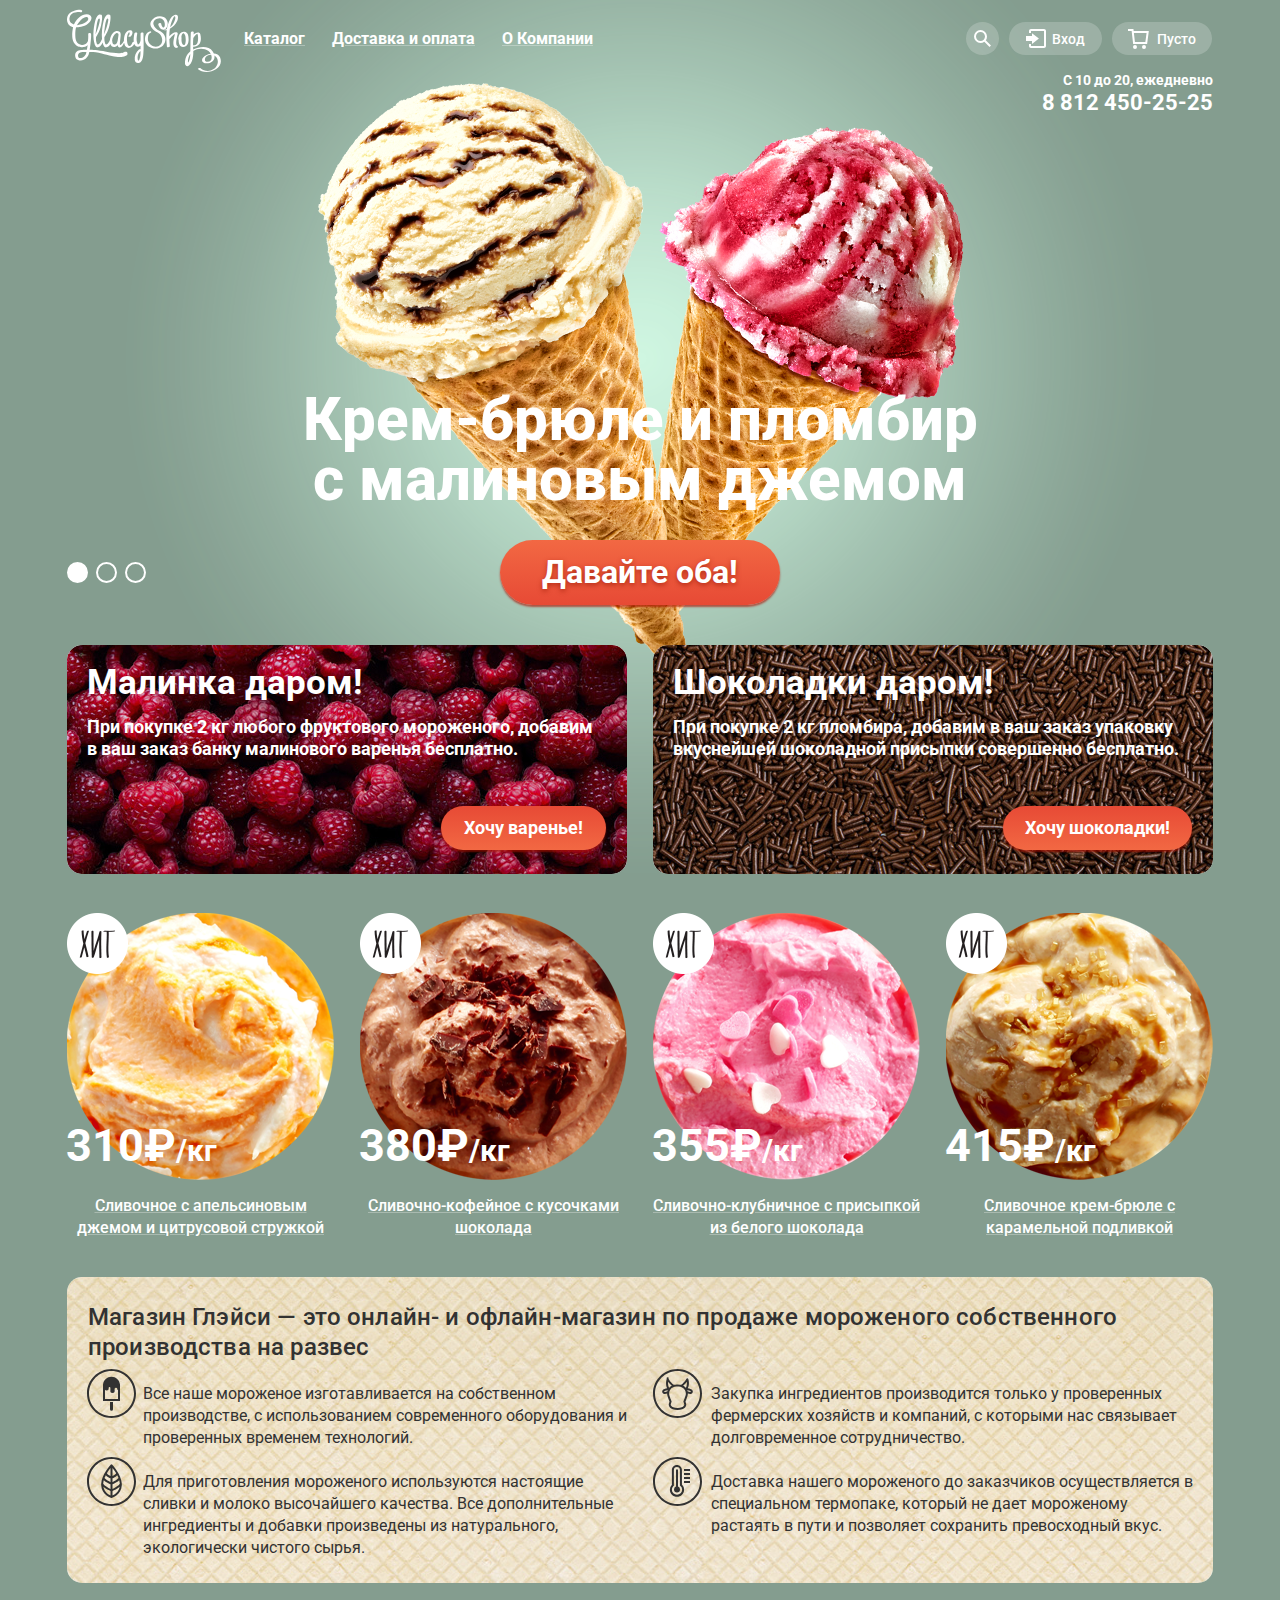
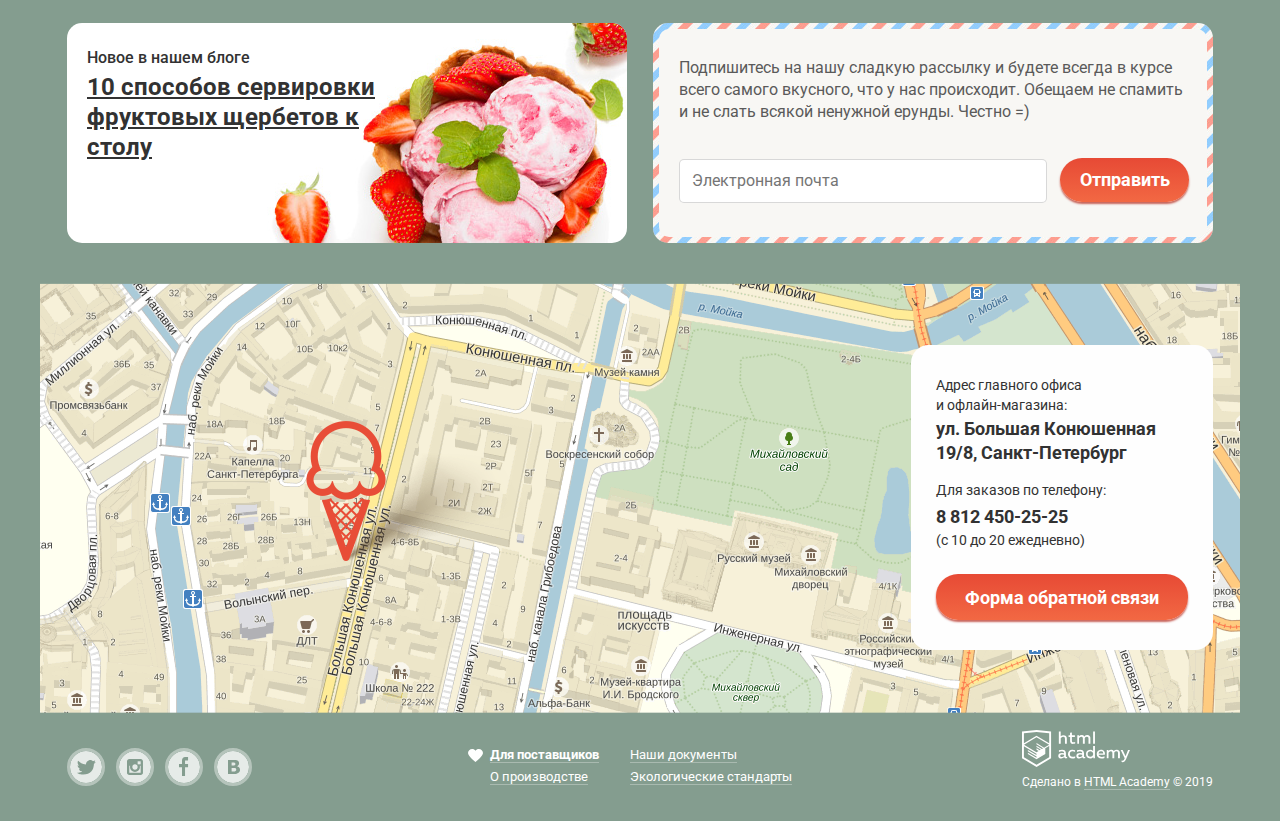
==== commit 77940159: "Исправления к защите: - убрана вложенность селекторов больше 2-х - для блоков, у которых есть фоново" ====
--- a/index.html
+++ b/index.html
@@ -23,24 +23,24 @@
                     <img src="img/general_images/logo_gllacy.svg" width="154" height="64" alt="Логотип Gllacy">
                     
                     <ul class="site_navigation">
-                        <li><a href="#" class="main">Каталог</a>
+                        <li class="main"><a href="#" class="for_underline"><span>Каталог</span></a>
                             <ul class="main_menu">
-                                <li><a href="#">Новинки</a></li>
-                                <li><a href="catalog.html">Сливочное</a></li>
-                                <li><a href="#">Щербеты</a></li>
-                                <li><a href="#">Фруктовый лед</a></li>
-                                <li><a href="#">Мелорин</a></li>
+                                <li class="main_menu_item"><a href="#">Новинки</a></li>
+                                <li class="main_menu_item"><a href="catalog.html">Сливочное</a></li>
+                                <li class="main_menu_item"><a href="#">Щербеты</a></li>
+                                <li class="main_menu_item"><a href="#">Фруктовый лед</a></li>
+                                <li class="main_menu_item"><a href="#">Мелорин</a></li>
                             </ul>
                         </li>
-                        <li><a href="#">Доставка и оплата</a></li>
-                        <li><a href="#">О Компании</a></li>
+                        <li><a href="#" class="for_underline"><span>Доставка и оплата</span></a></li>
+                        <li><a href="#" class="for_underline"><span>О Компании</span></a></li>
                     </ul>
                 </div>
                 
                 
                 <div class="main_navigation_right">
                     <ul class="site_movement">
-                        <li>
+                        <li class="site_movement_search">
                             <a class="button btn_search" href="#">
                                 <svg xmlns="http://www.w3.org/2000/svg" xmlns:xlink="http://www.w3.org/1999/xlink"
                                      width="17" height="17" viewBox="0 0 17 17">
@@ -52,7 +52,7 @@
                                 <input id="searching" type="text" name="searching" placeholder="Что ищем?"/>
                             </form>
                         </li>
-                        <li>
+                        <li class="site_movement_login">
                             <a class="button btn_login" href="#">
                                 <svg xmlns="http://www.w3.org/2000/svg" xmlns:xlink="http://www.w3.org/1999/xlink"
                                      width="21" height="19" viewBox="0 0 21 19">
@@ -134,14 +134,14 @@
                 
                 <div class="banners_left">
                     <p class="for_free">Малинка даром!</p>
-                    <p class="for_free_desc">При покупке 2 кг любого фруктового мороженого, добавим
+                    <p class="for_free_desc first_desc">При покупке 2 кг любого фруктового мороженого, добавим<br>
                         в ваш заказ банку малинового варенья бесплатно.</p>
                     <a href="#" class="button_small btn_order">Хочу варенье!</a>
                 </div>
                 
                 <div class="banners_right">
                     <p class="for_free">Шоколадки даром!</p>
-                    <p class="for_free_desc">При покупке 2 кг пломбира, добавим в ваш заказ упаковку
+                    <p class="for_free_desc second_desc">При покупке 2 кг пломбира, добавим в ваш заказ упаковку
                         вкуснейшей шоколадной присыпки совершенно бесплатно.</p>
                     <a href="#" class="button_small btn_order">Хочу шоколадки!</a>
                 </div>
@@ -156,7 +156,7 @@
                         <div class="card_content">
                             <img src="img/index_images/orange.png" width="267" height="267" alt="Апельсиновое">
                             <p class="price">310₽<sub>/кг</sub></p>
-                            <a href="#"><h3 class="icecream_desc">Сливочное с апельсиновым джемом и цитрусовой
+                            <a href="#" class="for_underline"><h3 class="icecream_desc">Сливочное с апельсиновым джемом и цитрусовой
                                 стружкой</h3>
                             </a>
                         </div>
@@ -169,7 +169,7 @@
                         <div class="card_content">
                             <img src="img/index_images/coffee.png" width="267" height="267" alt="Кофейное">
                             <p class="price">380₽<sub>/кг</sub></p>
-                            <a href="#"><h3 class="icecream_desc">Сливочно-кофейное с кусочками шоколада</h3></a>
+                            <a href="#" class="for_underline"><h3 class="icecream_desc">Сливочно-кофейное с кусочками шоколада</h3></a>
                         </div>
                         <div class="card_hover">
                             <a href="#" class="button_small btn_fast_view">Быстрый просмотр</a>
@@ -180,7 +180,7 @@
                         <div class="card_content">
                             <img src="img/index_images/strawberry.png" width="267" height="267" alt="Клубничное">
                             <p class="price">355₽<sub>/кг</sub></p>
-                            <a href="#"><h3 class="icecream_desc">Сливочно-клубничное с присыпкой из белого
+                            <a href="#" class="for_underline"><h3 class="icecream_desc">Сливочно-клубничное с присыпкой из белого
                                 шоколада</h3>
                             </a>
                         </div>
@@ -193,7 +193,7 @@
                         <div class="card_content">
                             <img src="img/index_images/creme_brulee.png" width="267" height="267" alt="Крем-брюле">
                             <p class="price">415₽<sub>/кг</sub></p>
-                            <a href="#"><h3 class="icecream_desc">Сливочное крем-брюле с карамельной подливкой</h3></a>
+                            <a href="#" class="for_underline"><h3 class="icecream_desc">Сливочное крем-брюле с карамельной подливкой</h3></a>
                         </div>
                         <div class="card_hover">
                             <a href="#" class="button_small btn_fast_view">Быстрый просмотр</a>
@@ -271,7 +271,7 @@
             <p>Для заказов по телефону:</p>
             <a href="tel:88124502525" class="contact_info telephone">8 812 450-25-25</a>
             <p>(с 10 до 20 ежедневно)</p>
-            <a href="#" class="button_small btn_write">Форма обратной связи</a>
+            <a href="writeus.html" class="button_small btn_write">Форма обратной связи</a>
         </div>
     </section>
     
@@ -279,7 +279,7 @@
         
         <div class="footer_main">
             <ul class="social">
-                <li><a class="social_btn" href="#">
+                <li><a class="social_btn" href="#" aria-label="Twitter">
                     <svg version="1.1" xmlns="http://www.w3.org/2000/svg" xmlns:xlink="http://www.w3.org/1999/xlink"
                          x="0px" y="0px" width="32px"
                          height="32px" viewBox="0 0 32 32" enable-background="new 0 0 32 32" xml:space="preserve">
@@ -296,7 +296,7 @@
 </g>
 </svg>
                 </a></li>
-                <li><a class="social_btn" href="#">
+                <li><a class="social_btn" href="#" aria-label="Instagram">
                     <svg version="1.1" xmlns="http://www.w3.org/2000/svg"
                          xmlns:xlink="http://www.w3.org/1999/xlink" x="0px" y="0px"
                          width="32px" height="32px" viewBox="0 0 32 32" enable-background="new 0 0 32 32"
@@ -313,7 +313,7 @@
 </g>
 </svg>
                 </a></li>
-                <li><a class="social_btn" href="#">
+                <li><a class="social_btn" href="#" aria-label="Facebook">
                     <svg version="1.1" xmlns="http://www.w3.org/2000/svg"
                          xmlns:xlink="http://www.w3.org/1999/xlink" x="0px" y="0px"
                          width="32px" height="32px" viewBox="0 0 32 32" enable-background="new 0 0 32 32"
@@ -322,7 +322,7 @@
 	v3.444h3.021v3.445h-3.021v8.61h-3.021v-8.61H11v-3.445h3.021V9.455c0-1.902,1.353-3.445,3.021-3.445h3.021V9.455z"/>
 </svg>
                 </a></li>
-                <li><a class="social_btn" href="#">
+                <li><a class="social_btn" href="#" aria-label="Вконтакте">
                     <svg version="1.1" xmlns="http://www.w3.org/2000/svg"
                          xmlns:xlink="http://www.w3.org/1999/xlink" x="0px" y="0px"
                          width="32px" height="32px" viewBox="0 0 32 32" enable-background="new 0 0 32 32"
--- a/css/style-min.css
+++ b/css/style-min.css
@@ -1 +1 @@
-body{font-family:"Roboto","Arial",sans-serif;font-size:16px;line-height:22px;font-weight:400;color:#fff;margin:0}.button_small{font-size:18px;font-weight:700;line-height:24px;text-decoration:none;color:#fff;background:-webkit-gradient(linear,left top,left bottom,from(#e74a35),to(#f26843));background:-webkit-linear-gradient(top,#e74a35,#f26843);background:-o-linear-gradient(top,#e74a35,#f26843);background:linear-gradient(to bottom,#e74a35,#f26843);-webkit-box-shadow:0 2px 2px 0 rgba(172,16,0,0.64);box-shadow:0 2px 2px 0 rgba(172,16,0,0.64);text-align:center;border-radius:22px}.button_small:hover{background:-webkit-gradient(linear,left bottom,left top,from(#ec6f5e),to(#f58669));background:-webkit-linear-gradient(bottom,#ec6f5e,#f58669);background:-o-linear-gradient(bottom,#ec6f5e,#f58669);background:linear-gradient(to top,#ec6f5e,#f58669)}.button_small:active{background:-webkit-gradient(linear,left bottom,left top,from(#e1613e),to(#d74632));background:-webkit-linear-gradient(bottom,#e1613e,#d74632);background:-o-linear-gradient(bottom,#e1613e,#d74632);background:linear-gradient(to top,#e1613e,#d74632);-webkit-box-shadow:inset 0 2px 2px 0 rgba(148,39,24,1);box-shadow:inset 0 2px 2px 0 rgba(148,39,24,1)}.button{border-radius:22px;background-color:rgba(255,255,255,0.2)}.button_large{font-size:32px;font-weight:700;line-height:44px;text-decoration:none;text-align:center;text-shadow:0 2px 5px rgba(160,32,11,0.76);color:#fff;background:-webkit-gradient(linear,left bottom,left top,from(#e74a35),to(#f26843));background:-webkit-linear-gradient(bottom,#e74a35 0%,#f26843 100%);background:-o-linear-gradient(bottom,#e74a35 0%,#f26843 100%);background:linear-gradient(to top,#e74a35 0%,#f26843 100%);width:280px;height:65px;border:none;-webkit-box-shadow:0 2px 2px 0 rgba(172,16,0,0.64);box-shadow:0 2px 2px 0 rgba(172,16,0,0.64)}.button_large:hover{background:-webkit-gradient(linear,left bottom,left top,from(#ec6f5e),to(#f58669));background:-webkit-linear-gradient(bottom,#ec6f5e 0%,#f58669 100%);background:-o-linear-gradient(bottom,#ec6f5e 0%,#f58669 100%);background:linear-gradient(to top,#ec6f5e 0%,#f58669 100%);-webkit-box-shadow:0 2px 2px 0 rgba(172,16,0,1);box-shadow:0 2px 2px 0 rgba(172,16,0,1)}.button_large:active{background:-webkit-gradient(linear,left bottom,left top,from(#e1613e),to(#d74632));background:-webkit-linear-gradient(bottom,#e1613e 0%,#d74632 100%);background:-o-linear-gradient(bottom,#e1613e 0%,#d74632 100%);background:linear-gradient(to top,#e1613e 0%,#d74632 100%);-webkit-box-shadow:inset 0 2px 2px 0 rgba(148,39,24,0.35);box-shadow:inset 0 2px 2px 0 rgba(148,39,24,0.35)}.header_main{display:-webkit-box;display:-ms-flexbox;display:flex;-webkit-box-orient:vertical;-webkit-box-direction:normal;-ms-flex-direction:column;flex-direction:column;min-height:115px;width:1146px;margin-left:auto;margin-right:auto;padding-left:27px;padding-right:27px}.main_navigation{display:-webkit-box;display:-ms-flexbox;display:flex;-webkit-box-pack:justify;-ms-flex-pack:justify;justify-content:space-between}.main_navigation_left{display:-webkit-box;display:-ms-flexbox;display:flex}.main_navigation img{margin-right:0;margin-top:9px}.site_navigation{list-style:none;display:-webkit-box;display:-ms-flexbox;display:flex;-ms-flex-wrap:wrap;flex-wrap:wrap;min-width:360px;max-width:650px;margin-top:23px;margin-left:10px;margin-bottom:5px;padding:0}.site_navigation a{display:-webkit-box;display:-ms-flexbox;display:flex;-webkit-box-pack:center;-ms-flex-pack:center;justify-content:center;-webkit-box-align:center;-ms-flex-align:center;align-items:center;font-weight:700;line-height:18px;color:#fff;text-decoration:underline;-webkit-text-decoration-color:rgba(255,255,255,0.3);text-decoration-color:rgba(255,255,255,0.3);height:32px;padding-left:13px;padding-right:13px;margin-right:1px;border-radius:22px}.site_navigation a:hover{background-color:#fff;color:#323232}.site_navigation a:active{background-color:#fff;color:#323232;-webkit-box-shadow:inset 0 2px 1px 0 rgba(105,105,105,0.35);box-shadow:inset 0 2px 1px 0 rgba(105,105,105,0.35)}.site_navigation > li{position:relative}.main_menu{display:none;position:absolute;top:37px;left:-6px;list-style:none;-webkit-box-sizing:border-box;box-sizing:border-box;width:142px;min-height:165px;margin:0;padding:0;background-color:#f8f7f4;border-radius:5px;border:none;-webkit-box-shadow:0 20px 20px 0 rgba(0,0,0,0.4);box-shadow:0 20px 20px 0 rgba(0,0,0,0.4);z-index:1}.site_navigation > li:hover .main_menu{display:block}.main_menu a{display:block;text-align:left;font-size:14px;line-height:16px;font-weight:400;color:#323232;text-decoration:none;border-radius:0;border:none;width:142px;padding-top:7px;padding-left:19px;padding-right:2px;-webkit-box-sizing:border-box;box-sizing:border-box}.main_menu li:nth-child(1) a{border-top-left-radius:5px;border-top-right-radius:5px;padding-top:10px;height:38px}.main_menu li:first-child a::after{content:"";width:128px;height:1px;background-color:#323232;opacity:.2;position:absolute;top:37px;left:5px}.main_menu li:nth-child(2) a{padding-top:11px;height:37px}.main_menu li:nth-child(3) a{height:28px;padding-top:5px}.main_menu li:nth-child(4) a{height:33px;padding-top:8px}.main_menu li:nth-child(5) a{height:34px;padding-top:6px}.main_menu li:last-child a{border-bottom-left-radius:5px;border-bottom-right-radius:5px}.main_menu a:hover{background-color:#fbded8}.main_menu a:active{background-color:#f6b5a5}.site_movement{list-style:none;display:-webkit-box;display:-ms-flexbox;display:flex;padding:0;width:244px;margin-top:22px;margin-right:3px}.site_movement a{font-size:14px;font-weight:500;line-height:16px;text-decoration:none;color:#fff;margin-right:10px;margin-bottom:5px}.site_movement input{width:240px;height:43px;padding-left:13px;padding-right:13px;margin-bottom:21px;-webkit-box-sizing:border-box;box-sizing:border-box;border:1px solid rgba(211,211,210,0.5);border-radius:5px;color:#323232;font-weight:700}.site_movement input:hover{border:2px solid rgba(154,154,154,0.5);padding-left:12px;padding-top:0;padding-bottom:0}.site_movement input:focus{border:2px solid #2e88e4;outline:none;padding-left:12px;padding-top:0;padding-bottom:0}.site_movement input::-webkit-input-placeholder{font-size:14px;font-weight:400;line-height:24px;color:#999;opacity:1}.site_movement input:-ms-input-placeholder{font-size:14px;font-weight:400;line-height:24px;color:#999;opacity:1}.site_movement input::-ms-input-placeholder{font-size:14px;font-weight:400;line-height:24px;color:#999;opacity:1}.site_movement input::placeholder{font-size:14px;font-weight:400;line-height:24px;color:#999;opacity:1}.btn_search{display:-webkit-box;display:-ms-flexbox;display:flex;-webkit-box-pack:center;-ms-flex-pack:center;justify-content:center;-webkit-box-sizing:border-box;box-sizing:border-box;width:33px;height:33px}.btn_search svg{margin-top:8px}.btn_search:hover{background-color:#fff;color:#323232}.btn_search:hover .menu_icon{fill:#323232}.search_popup{display:none;position:absolute;top:37px;right:0;width:341px;height:84px;border-radius:6px;background-color:#f8f7f4;-webkit-box-shadow:0 20px 20px 0 rgba(0,0,0,0.4);box-shadow:0 20px 20px 0 rgba(0,0,0,0.4);-webkit-box-sizing:border-box;box-sizing:border-box;padding:20px 15px;z-index:1}.search_popup input{width:312px}.site_movement > li:hover .search_popup{display:block}.btn_login{display:-webkit-box;display:-ms-flexbox;display:flex;-webkit-box-pack:center;-ms-flex-pack:center;justify-content:center;-webkit-box-align:center;-ms-flex-align:center;align-items:center;-webkit-box-sizing:border-box;box-sizing:border-box;width:93px;height:33px}.btn_login svg{margin-right:5px}.btn_login:hover{background-color:#fff;color:#323232}.btn_login:hover .menu_icon{fill:#323232}.btn_enter{border:none;width:100px;height:44px;font-size:18px;line-height:24px;border-radius:21px;padding-top:5px}.site_movement > li{position:relative}.site_movement > li:hover .login_popup{display:block}.login_popup{display:none;position:absolute;top:37px;left:-182px;width:277px;height:214px;-webkit-box-sizing:border-box;box-sizing:border-box;padding:20px 5px 22px 19px;background-color:#f8f7f4;border-radius:6px;-webkit-box-shadow:0 20px 20px 0 rgba(0,0,0,0.4);box-shadow:0 20px 20px 0 rgba(0,0,0,0.4);z-index:1}.user_control{display:-webkit-box;display:-ms-flexbox;display:flex}.for_login{width:135px;margin-left:20px;margin-top:-1px}.for_login a{display:block;margin-bottom:-2px;font-size:13px;line-height:24px;font-weight:400;text-decoration:underline;color:#323232}.for_login a:hover,.for_login a:active{color:#e84d37}.btn_cart{display:-webkit-box;display:-ms-flexbox;display:flex;-webkit-box-pack:center;-ms-flex-pack:center;justify-content:center;-webkit-box-align:center;-ms-flex-align:center;align-items:center;width:100px;height:33px}.btn_login img,.btn_cart img{margin:0 8px 0 0}.work{-ms-flex-item-align:end;align-self:flex-end;margin-top:-15px;display:-webkit-box;display:-ms-flexbox;display:flex;-webkit-box-orient:vertical;-webkit-box-direction:normal;-ms-flex-direction:column;flex-direction:column}.work_time{font-size:14px;font-weight:700;line-height:16px;margin-bottom:3px;-ms-flex-item-align:end;align-self:flex-end}.work_telephone{font-size:22px;font-weight:700;line-height:24px;text-decoration:none;color:#fff;-ms-flex-item-align:end;align-self:flex-end;margin-bottom:-3px}.visually_hidden{position:absolute;width:1px;height:1px;margin:-1px;border:0;padding:0;clip:rect(0 0 0 0);overflow:hidden}.container{width:1146px;margin-left:auto;margin-right:auto;padding-left:27px;padding-right:27px}.footer_main{display:-webkit-box;display:-ms-flexbox;display:flex;-webkit-box-pack:justify;-ms-flex-pack:justify;justify-content:space-between;width:1146px;margin-left:auto;margin-right:auto;padding-left:27px;padding-right:27px;min-height:103px}.social{list-style:none;display:-webkit-box;display:-ms-flexbox;display:flex;-ms-flex-wrap:wrap;flex-wrap:wrap;min-width:267px;margin-top:30px;padding:0}.social li{margin-right:11px}.social_btn{opacity:.8}.social_btn svg{border:rgba(255,255,255,0.5) 3px solid;border-radius:50%}.social_btn:hover{opacity:1}.social_btn:hover .icon{border:rgba(255,255,255,0.7) 3px solid}.social_btn:active .icon{border:rgba(255,255,255,0.7) 3px solid;fill:#e9e9e9}.footer_menu{list-style:none;display:-webkit-box;display:-ms-flexbox;display:flex;-webkit-box-pack:justify;-ms-flex-pack:justify;justify-content:space-between;-ms-flex-wrap:wrap;flex-wrap:wrap;width:305px;padding:0;height:36px;margin-top:25px;margin-left:-72px}.footer_menu li:nth-child(2n){width:164px}.footer_menu li:nth-child(2n-1){width:114px}.footer_menu a{font-size:13px;line-height:18px;color:#fff;text-decoration:none;border-bottom:rgba(255,255,255,0.3) 1px solid;margin:0}.footer_menu a:hover,.footer_menu a:active{color:#ffbc9e;border-bottom:rgba(255,188,158,0.3) 1px solid}.for_partners{font-weight:700;position:relative}.for_partners::before{content:url("../img/general_images/heart.svg");position:absolute;top:2px;left:-22px}.footer_academy{margin-top:12px}.footer_academy p{margin:0;font-size:12px;line-height:18px}.academy{border-bottom:rgba(255,255,255,0.3) 1px solid;text-decoration:none;color:#fff}.academy:hover,.academy:active{color:#ffbc9e;border-bottom:rgba(255,188,158,0.3) 1px solid}.popup{display:none}.popup_window{position:fixed;top:50px;left:50%;margin-left:-239px;display:-webkit-box;display:-ms-flexbox;display:flex;-webkit-box-orient:vertical;-webkit-box-direction:normal;-ms-flex-direction:column;flex-direction:column;-webkit-box-sizing:border-box;box-sizing:border-box;padding:17px 25px 0 24px;width:478px;height:443px;border-radius:10px;background-color:#f8f7f4;z-index:300}.popup_close{width:18px;height:17px;position:absolute;top:15px;right:16px;font-size:0;border:0;cursor:pointer;background-color:#f8f7f4}.popup_close::after{content:"";position:absolute;width:18px;height:17px;top:0;left:0;background-image:url(../img/general_images/cross-big.svg)}@-webkit-keyframes coloring{from{opacity:0}20%{opacity:.2}30%{opacity:.3}40%{opacity:.4}50%{opacity:.5}60%{opacity:.6}70%{opacity:.7}80%{opacity:.8}90%{opacity:.9}to{opacity:1}}@keyframes coloring{from{opacity:0}20%{opacity:.2}30%{opacity:.3}40%{opacity:.4}50%{opacity:.5}60%{opacity:.6}70%{opacity:.7}80%{opacity:.8}90%{opacity:.9}to{opacity:1}}.popup_show{display:block;-webkit-animation-name:coloring;animation-name:coloring;-webkit-animation-duration:.3s;animation-duration:.3s}.popup_window h2{font-size:24px;font-weight:500;line-height:28px;color:#323232;margin:0;margin-bottom:18px}.popup_window input{width:267px;height:43px;padding-left:13px;margin-bottom:22px;-webkit-box-sizing:border-box;box-sizing:border-box;border:1px solid rgba(211,211,210,0.5);border-radius:5px;color:#323232;font-weight:700}.popup_window textarea{width:430px;height:156px;padding-left:13px;padding-top:8px;margin-top:-2px;-webkit-box-sizing:border-box;box-sizing:border-box;border:1px solid rgba(211,211,210,0.5);border-radius:5px;color:#323232;font-weight:700}.popup_window input:hover{border:2px solid rgba(154,154,154,0.5);padding-left:12px;padding-top:0;padding-bottom:0}.popup_window textarea:hover{border:2px solid rgba(154,154,154,0.5);padding-top:7px;padding-left:12px}.popup_window input:focus{border:2px solid rgba(46,136,228,0.5);outline:none;padding-left:12px}.popup_window textarea:focus{border:2px solid rgba(46,136,228,0.5);outline:none;padding-left:12px;padding-top:7px}.popup_window input::-webkit-input-placeholder,.popup_window textarea::-webkit-input-placeholder{font-size:16px;font-weight:400;line-height:24px;color:#999}.popup_window input:-ms-input-placeholder,.popup_window textarea:-ms-input-placeholder{font-size:16px;font-weight:400;line-height:24px;color:#999}.popup_window input::-ms-input-placeholder,.popup_window textarea::-ms-input-placeholder{font-size:16px;font-weight:400;line-height:24px;color:#999}.popup_window input::placeholder,.popup_window textarea::placeholder{font-size:16px;font-weight:400;line-height:24px;color:#999}.btn_send{-ms-flex-item-align:end;align-self:flex-end;font-size:18px;line-height:24px;width:139px;height:44px;margin-top:24px;border-radius:22px}.overlay{position:fixed;top:0;left:0;height:100%;width:100%;z-index:10;background-color:rgba(0,0,0,0.3)}.site_wrapper{min-width:940px;background-color:#849d8f;background-image:url(../img/index_images/icecream_slider_1.png);background-repeat:no-repeat;background-position:top center}.slider{position:relative;padding-top:275px;text-align:center;color:#fff;margin-bottom:40px}.slider_list{margin:0;padding:0;list-style:none}.slider_item{display:-webkit-box;display:-ms-flexbox;display:flex;-webkit-box-orient:vertical;-webkit-box-direction:normal;-ms-flex-direction:column;flex-direction:column;-webkit-box-align:center;-ms-flex-align:center;align-items:center}.slide{display:none}#product_1:checked ~ .site_wrapper{background-color:#849d8f;background-image:url(../img/index_images/icecream_slider_1.png)}#product_2:checked ~ .site_wrapper{background-color:#8996a6;background-image:url(../img/index_images/icecream_slider_2.png)}#product_3:checked ~ .site_wrapper{background-color:#9d8b84;background-image:url(../img/index_images/icecream_slider_3.png)}#product_1:checked ~ .site_wrapper #slide_1,#product_2:checked ~ .site_wrapper #slide_2,#product_3:checked ~ .site_wrapper #slide_3{display:-webkit-box;display:-ms-flexbox;display:flex}#product_1:checked ~ .site_wrapper label[for="product_1"],#product_2:checked ~ .site_wrapper label[for="product_2"],#product_3:checked ~ .site_wrapper label[for="product_3"]{background-color:#fff}.slider_item h3{font-size:60px;line-height:60px;font-weight:800;width:700px;margin:0 auto;margin-bottom:27px}.btn_both{display:block;border-radius:50px;padding-top:10px;-webkit-box-sizing:border-box;box-sizing:border-box;margin-top:3px}.slider_controls{position:absolute;bottom:21px;left:0;z-index:20;font-size:0}.slider_controls label{display:inline-block;width:17px;height:17px;margin-right:8px;vertical-align:top;background-color:transparent;border:2px solid #fff;border-radius:50%;cursor:pointer}.banners{display:-webkit-box;display:-ms-flexbox;display:flex;-webkit-box-pack:justify;-ms-flex-pack:justify;justify-content:space-between;margin:0;margin-top:3px}.banners_left{width:560px;min-height:229px;border-radius:15px;background-image:url(../img/index_images/rasp_background.jpg);display:-webkit-box;display:-ms-flexbox;display:flex;-webkit-box-orient:vertical;-webkit-box-direction:normal;-ms-flex-direction:column;flex-direction:column}.banners_right{width:560px;min-height:229px;border-radius:15px;background-image:url(../img/index_images/choco_background.jpg);display:-webkit-box;display:-ms-flexbox;display:flex;-webkit-box-orient:vertical;-webkit-box-direction:normal;-ms-flex-direction:column;flex-direction:column}.for_free{font-size:35px;font-weight:700;line-height:41px;margin-left:20px;margin-top:17px;margin-bottom:0}.for_free_desc{font-size:18px;font-weight:700;max-width:521px;margin-left:20px;margin-top:13px;margin-bottom:46px}.btn_order{display:block;min-height:34px;padding-top:10px;-ms-flex-item-align:end;align-self:flex-end;margin-right:21px}.banners_left .btn_order{width:165px}.banners_right .btn_order{width:189px}.icecream_hits{list-style:none;display:-webkit-box;display:-ms-flexbox;display:flex;-ms-flex-wrap:wrap;flex-wrap:wrap;padding:0;margin-top:39px;margin-bottom:22px}.icecream_item:not(:nth-child(4n)){margin-right:26px}.icecream_hits .icecream_item::after{content:url("../img/index_images/hit.png");position:absolute;top:0;left:0;z-index:10}.price sub{display:block;font-size:30px;margin-top:20px}.icecream_hits .icecream_desc{font-size:16px;font-weight:500;text-align:center;color:#fff;margin-top:9px}.about_us{width:1146px;min-height:306px;padding-left:21px;padding-top:5px;-webkit-box-sizing:border-box;box-sizing:border-box;background-image:url(../img/index_images/waffle_background.jpg);color:#323232;border-radius:15px;margin-bottom:40px}.about_us h2{font-size:24px;font-weight:500;line-height:30px;letter-spacing:.15px}.about_us_info{list-style:none;padding:0;margin-top:-15px;display:-webkit-box;display:-ms-flexbox;display:flex;-ms-flex-wrap:wrap;flex-wrap:wrap}.about_us_info li{width:485px;position:relative;margin-bottom:-10px}.about_us_info li:nth-child(2n-1){margin-left:55px}.about_us_info li:nth-child(2n){margin-left:83px}.about_us_info li:nth-child(1)::before{content:url("../img/index_images/icecream.svg");position:absolute;top:2px;left:-56px}.about_us_info li:nth-child(2)::before{content:url("../img/index_images/cow.svg");position:absolute;top:2px;left:-58px}.about_us_info li:nth-child(3)::before{content:url("../img/index_images/leaf.svg");position:absolute;top:2px;left:-56px}.about_us_info li:nth-child(4)::before{content:url("../img/index_images/thermometer.svg");position:absolute;top:2px;left:-58px}.feedback{display:-webkit-box;display:-ms-flexbox;display:flex;-webkit-box-pack:justify;-ms-flex-pack:justify;justify-content:space-between;margin-bottom:40px}.blog{width:560px;min-height:220px;background:url(../img/index_images/straw_background.jpg);border-radius:15px;-webkit-box-sizing:border-box;box-sizing:border-box;padding-left:20px;padding-top:24px}.blog_news{font-weight:500;color:#323232;margin:0 0 3px}.blog_post{font-size:24px;font-weight:700;line-height:30px;text-decoration:underline;color:#323232;display:block;max-width:300px}.blog_post:hover{color:#e84d37;-webkit-text-decoration-color:rgba(232,77,55,0.3);text-decoration-color:rgba(232,77,55,0.3)}.blog_post:active{color:#e84d37;-webkit-text-decoration-color:rgba(232,77,55,0.3);text-decoration-color:rgba(232,77,55,0.3)}.sign_for_spam_wrapper{width:560px;min-height:220px;padding:6px;-webkit-box-sizing:border-box;box-sizing:border-box;background:url(../img/index_images/postal_background.jpg);border-radius:15px}.sign_for_spam{width:548px;min-height:208px;background-color:#f8f7f4;border-radius:10px;padding-top:12px;-webkit-box-sizing:border-box;box-sizing:border-box}.sign_for_spam p{color:#5a5a5a;display:block;max-width:510px;margin-left:20px;margin-bottom:35px}.sign_for_spam input{font-size:16px;font-weight:700;line-height:24px;color:#323232;width:368px;min-height:44px;margin-left:20px;margin-right:9px;padding-left:12px;border:rgba(178,178,178,0.5) 1px solid;border-radius:5px;-webkit-box-sizing:border-box;box-sizing:border-box}.sign_for_spam input:hover{border:rgba(154,154,154,0.5) 2px solid;padding-left:11px;padding-top:0;padding-bottom:0}.sign_for_spam input:focus{border:#2e88e4 2px solid;outline:none;padding-left:11px;padding-top:0;padding-bottom:0}.sign_for_spam input::-webkit-input-placeholder{font-size:16px;font-weight:400;line-height:24px;opacity:1}.sign_for_spam input:-ms-input-placeholder{font-size:16px;font-weight:400;line-height:24px;opacity:1}.sign_for_spam input::-ms-input-placeholder{font-size:16px;font-weight:400;line-height:24px;opacity:1}.sign_for_spam input::placeholder{font-size:16px;font-weight:400;line-height:24px;opacity:1}.btn_submit{width:129px;min-height:44px;border:none}.contacts{width:100%;max-width:1200px;margin-left:auto;margin-right:auto;padding-top:62px;padding-bottom:63px;display:-webkit-box;display:-ms-flexbox;display:flex;-webkit-box-pack:end;-ms-flex-pack:end;justify-content:flex-end;position:relative;background:url(../img/index_images/map.png) no-repeat;margin-bottom:5px}.contacts iframe{position:absolute;top:0;left:0;width:100%;max-width:1200px;margin-left:auto;margin-right:auto;border:none;z-index:1}.contacts::before{content:url("../img/index_images/pin.png");position:absolute;left:266px;top:138px}.contact{width:302px;min-height:305px;padding-left:25px;padding-top:30px;margin-right:27px;-webkit-box-sizing:border-box;box-sizing:border-box;border-radius:18px;background-color:#fefefe;z-index:5}.contact p{font-size:14px;line-height:20px;color:#323232;margin:0;width:180px}.contact_info{font-size:18px;font-weight:700;font-style:normal;line-height:24px;text-decoration:none;color:#323232;width:225px;margin-top:2px;margin-bottom:15px}.telephone{display:block;margin-top:5px;margin-bottom:1px}.btn_write{display:block;width:252px;min-height:34px;padding-top:12px;margin-top:24px}.catalog_wrapper{background:-webkit-gradient(linear,left top,left bottom,from(#9cb0a5),color-stop(40%,#849d8f),to(#849d8f));background:-webkit-linear-gradient(top,#9cb0a5,#849d8f 40%,#849d8f 100%);background:-o-linear-gradient(top,#9cb0a5,#849d8f 40%,#849d8f 100%);background:linear-gradient(to bottom,#9cb0a5,#849d8f 40%,#849d8f 100%)}.header_bottom{display:-webkit-box;display:-ms-flexbox;display:flex;-webkit-box-pack:justify;-ms-flex-pack:justify;justify-content:space-between}.current{background-color:#d07058}.site_movement .full{background-color:#f8f7f4;color:#323232;width:117px;position:relative}.basket_full{display:none;font-size:13px;font-weight:400;line-height:16px;color:#323232;border-radius:5px;background-color:#f8f7f4;-webkit-box-shadow:0 20px 20px 0 rgba(0,0,0,0.4);box-shadow:0 20px 20px 0 rgba(0,0,0,0.4);width:540px;height:242px;-webkit-box-sizing:border-box;box-sizing:border-box;padding:16px 15px 20px;position:absolute;top:37px;left:-423px;z-index:15}.basket_full ul{list-style:none;padding:0;margin:0}.basket_full li{display:-webkit-box;display:-ms-flexbox;display:flex;position:relative}.delete{width:11px;height:11px;position:absolute;top:15px;left:-25px;z-index:5;font-size:0;border:0;cursor:pointer;background-color:#f8f7f4}.delete::before{content:"";position:absolute;width:11px;height:11px;top:0;left:0;background:url(../img/catalog_images/cross-small.svg) no-repeat}.basket_content li{margin-left:26px;margin-bottom:10px}.basket_content img{margin-top:5px;margin-right:13px}.order_name{margin-right:32px;max-width:216px}.order_weight{margin-right:29px}.current_movement{margin-right:20px}.basket_control{display:-webkit-box;display:-ms-flexbox;display:flex;-webkit-box-orient:vertical;-webkit-box-direction:normal;-ms-flex-direction:column;flex-direction:column;margin-top:-6px;border-top:#cacac7 1px solid}.sum{-ms-flex-item-align:end;align-self:flex-end;font-size:15px;line-height:18px;font-weight:700;margin-right:-1px;margin-bottom:13px}.btn_apply{-ms-flex-item-align:end;align-self:flex-end;font-size:18px;line-height:24px;width:170px;height:44px;border-radius:22px}.site_movement > li:hover .basket_full{display:block}.breadcrumbs{list-style:none;display:-webkit-box;display:-ms-flexbox;display:flex;-ms-flex-item-align:end;align-self:flex-end;-webkit-box-pack:justify;-ms-flex-pack:justify;justify-content:space-between;padding:0;min-width:221px;margin-left:-1px;margin-top:0;margin-bottom:0}.breadcrumbs li{font-size:14px;line-height:16px;text-decoration:none;position:relative}.breadcrumbs li:not(:last-child)::after{content:"»";position:absolute;top:0;left:60px}.breadcrumbs a{text-decoration:none;color:#fff;border-bottom:rgba(255,255,255,0.3) 1px solid}.breadcrumbs p{margin:0}.catalog h1{font-size:35px;font-weight:700;line-height:41px;margin-top:3px}.filter{display:-webkit-box;display:-ms-flexbox;display:flex;-webkit-box-orient:vertical;-webkit-box-direction:normal;-ms-flex-direction:column;flex-direction:column;width:860px;margin-bottom:37px}.filter fieldset{border:0 none;margin-right:-11px}.filter_top{display:-webkit-box;display:-ms-flexbox;display:flex;-webkit-box-pack:justify;-ms-flex-pack:justify;justify-content:space-between;height:60px;margin-top:5px;margin-bottom:13px}.filter_bottom{display:-webkit-box;display:-ms-flexbox;display:flex;-webkit-box-pack:justify;-ms-flex-pack:justify;justify-content:space-between;height:60px}.filter ul{list-style:none;display:-webkit-box;display:-ms-flexbox;display:flex}.filter legend{font-size:14px;font-weight:500;line-height:16px;margin-top:-40px;margin-left:15px}.filter_bottom legend{margin-left:2px}.filter select,.filter label{font-size:16px;font-weight:500;line-height:18px}.filter_top{margin-left:-15px}.filter_top select{width:194px;height:37px;margin:0;padding-right:20px;padding-left:13px;position:relative;background-color:rgba(255,255,255,0.2);border-radius:22px;-webkit-box-sizing:border-box;box-sizing:border-box;color:#fff;-webkit-appearance:none;-moz-appearance:none}.filter_top select::-ms-expand{display:none}.for_select option{color:#323232}.for_select{position:relative}.for_select::after{content:url("../img/catalog_images/icon-down-dir.svg");position:absolute;top:29px;left:179px;z-index:5}.for_select select:hover{color:#323232}.for_select:hover::after{content:url("../img/catalog_images/icon-down-dir_hover.svg")}.filter_range{width:220px;margin-top:0}.range_controls{position:relative;height:37px;margin:0;padding-top:17px;padding-right:20px;padding-left:20px;background-color:rgba(255,255,255,0.2);border-radius:22px;-webkit-box-sizing:border-box;box-sizing:border-box}.range_controls .scale{height:4px;background:#fff}.range_controls .bar{width:70%;height:4px;background:#fff}.range_controls .toggle{position:absolute;top:7px;left:0;width:4px;height:4px;padding:0;border:8px solid #fff;background-color:#ababab;-webkit-box-shadow:0 2px 1px 0 #cfcfcf;box-shadow:0 2px 1px 0 #cfcfcf;border-radius:50%;cursor:pointer}.range_controls .toggle_min{left:33px}.range_controls .toggle_max{left:133px}.properties{width:415px;height:37px;-webkit-box-sizing:border-box;box-sizing:border-box;padding:9px 0 0 23px;background-color:rgba(255,255,255,0.2);border-radius:22px;margin:0}.property_option{position:relative;cursor:pointer;padding-left:21px;margin-right:28px}.property_option:last-child{margin-right:0}.property + label .radio_indicator{position:absolute;top:-2px;left:-8px;width:22px;height:22px;background-image:url(../img/catalog_images/radio-off.svg);opacity:.8}.property:checked + label .radio_indicator{position:absolute;top:-2px;left:-8px;width:22px;height:22px;background-image:url(../img/catalog_images/radio-on.svg);opacity:.8}.property:hover + label .radio_indicator{opacity:1}.property:disabled + label .radio_indicator{opacity:.4}.property:focus + label .radio_indicator{outline:#71b9ff 5px auto}.property:disabled + label{opacity:.4}.fillers{width:700px;height:37px;-webkit-box-sizing:border-box;box-sizing:border-box;padding:7px 0 0 23px;background-color:rgba(255,255,255,0.2);border-radius:22px;margin-top:0;margin-left:-15px}.filler_option{position:relative;cursor:pointer;padding-left:21px;margin-right:33px}.filler_option:nth-child(5){margin-right:15px}.filler + label .checkbox_indicator{position:absolute;top:1px;left:-8px;width:20px;height:20px;background-image:url(../img/catalog_images/checkbox-off.png);z-index:5;opacity:.8}.filler:checked + label .checkbox_indicator{position:absolute;top:1px;left:-8px;width:24px;height:20px;background-image:url(../img/catalog_images/checkbox-on.png);opacity:.8}.filler:hover + label .checkbox_indicator{opacity:1}.filler:disabled + label .checkbox_indicator{opacity:.4}.filler:focus + label .checkbox_indicator{outline:#71b9ff 5px auto}.filler:disabled + label{opacity:.4}.btn_use{display:block;font-size:16px;font-weight:500;line-height:18px;text-align:center;color:#fff;background-color:rgba(255,255,255,0.2);border:#fff 2px solid;border-radius:18px;-webkit-box-sizing:border-box;box-sizing:border-box;width:146px;height:36px;margin-top:21px;margin-left:-25px}.btn_use:hover{background-color:#fff;color:#323232}.btn_use:active{color:#323232;background-color:#ededed;-webkit-box-shadow:inset 0 2px 1px 0 rgba(105,105,105,1);box-shadow:inset 0 2px 1px 0 rgba(105,105,105,1);border:none}.icecream_list{list-style:none;display:-webkit-box;display:-ms-flexbox;display:flex;-ms-flex-wrap:wrap;flex-wrap:wrap;padding:0}.icecream_item{width:267px;padding:0;position:relative;z-index:4}.icecream_list .icecream_item{margin-bottom:20px}.icecream_item::before{display:none;content:"";position:absolute;top:-4px;left:-13px;width:293px;height:405px;border-radius:5px;background-color:rgba(248,247,244,0.3);-webkit-box-shadow:0 20px 20px 0 rgba(0,0,0,0.4);box-shadow:0 20px 20px 0 rgba(0,0,0,0.4)}.icecream_item a{text-decoration:underline;-webkit-text-decoration-style:solid;text-decoration-style:solid;-webkit-text-decoration-color:rgba(255,255,255,0.3);text-decoration-color:rgba(255,255,255,0.3)}.price{display:-webkit-box;display:-ms-flexbox;display:flex;font-size:45px;font-weight:700;line-height:45px;margin:0;position:absolute;left:-1px;top:210px}.icecream_item:nth-child(5) .icecream_desc,.icecream_item:nth-child(9) .icecream_desc{max-width:203px;margin-left:30px}.icecream_desc{font-size:16px;font-weight:500;text-align:center;color:#fff;margin-top:9px}.btn_fast_view{display:none;width:200px;min-height:34px;padding-top:10px;z-index:1000}.card_content{position:relative;z-index:1}.card_hover{position:absolute;top:335px;left:32px}.card_hover a{text-decoration:none;z-index:1000}.icecream_item:hover .btn_fast_view{display:block}.icecream_item:hover::before{display:block}.icecream_item:hover{z-index:6}.pages{list-style:none;display:-webkit-box;display:-ms-flexbox;display:flex;-webkit-box-pack:end;-ms-flex-pack:end;justify-content:flex-end;margin-top:44.5px;margin-bottom:35px;margin-right:-12px}.arrow_next{fill:#fff}.pages a{font-size:16px;font-weight:500;line-height:18px;text-decoration:none;text-align:center;color:#fff;background-color:transparent;-webkit-box-sizing:border-box;box-sizing:border-box;border-radius:13px;display:block;min-width:26px;height:26px;padding-top:5px;margin-right:4px}.pages a:hover{background-color:rgba(255,255,255,0.2)}.pages a:active{color:#323232;background-color:#fff}.page_current a{color:#323232;background-color:#fff}.page_right:hover .arrow_next{fill:#323232}.page_left{-webkit-transform:rotate(180deg);-ms-transform:rotate(180deg);transform:rotate(180deg);opacity:.2}+body{font-family:"Roboto","Arial",sans-serif;font-size:16px;line-height:22px;font-weight:400;color:#fff;margin:0}.button_small{font-size:18px;font-weight:700;line-height:24px;text-decoration:none;color:#fff;background:-webkit-gradient(linear,left top,left bottom,from(#e74a35),to(#f26843));background:-webkit-linear-gradient(top,#e74a35,#f26843);background:-o-linear-gradient(top,#e74a35,#f26843);background:linear-gradient(to bottom,#e74a35,#f26843);-webkit-box-shadow:0 2px 2px 0 rgba(172,16,0,0.64);box-shadow:0 2px 2px 0 rgba(172,16,0,0.64);text-align:center;border-radius:22px}.button_small:hover{background:-webkit-gradient(linear,left bottom,left top,from(#ec6f5e),to(#f58669));background:-webkit-linear-gradient(bottom,#ec6f5e,#f58669);background:-o-linear-gradient(bottom,#ec6f5e,#f58669);background:linear-gradient(to top,#ec6f5e,#f58669)}.button_small:active{background:-webkit-gradient(linear,left bottom,left top,from(#e1613e),to(#d74632));background:-webkit-linear-gradient(bottom,#e1613e,#d74632);background:-o-linear-gradient(bottom,#e1613e,#d74632);background:linear-gradient(to top,#e1613e,#d74632);-webkit-box-shadow:inset 0 2px 2px 0 rgba(148,39,24,1);box-shadow:inset 0 2px 2px 0 rgba(148,39,24,1)}.button{border-radius:22px;background-color:rgba(255,255,255,0.2)}.button_large{font-size:32px;font-weight:700;line-height:44px;text-decoration:none;text-align:center;text-shadow:0 2px 5px rgba(160,32,11,0.76);color:#fff;background:-webkit-gradient(linear,left bottom,left top,from(#e74a35),to(#f26843));background:-webkit-linear-gradient(bottom,#e74a35 0%,#f26843 100%);background:-o-linear-gradient(bottom,#e74a35 0%,#f26843 100%);background:linear-gradient(to top,#e74a35 0%,#f26843 100%);width:280px;height:65px;border:none;-webkit-box-shadow:0 2px 2px 0 rgba(172,16,0,0.64);box-shadow:0 2px 2px 0 rgba(172,16,0,0.64)}.button_large:hover{background:-webkit-gradient(linear,left bottom,left top,from(#ec6f5e),to(#f58669));background:-webkit-linear-gradient(bottom,#ec6f5e 0%,#f58669 100%);background:-o-linear-gradient(bottom,#ec6f5e 0%,#f58669 100%);background:linear-gradient(to top,#ec6f5e 0%,#f58669 100%);-webkit-box-shadow:0 2px 2px 0 rgba(172,16,0,1);box-shadow:0 2px 2px 0 rgba(172,16,0,1)}.button_large:active{background:-webkit-gradient(linear,left bottom,left top,from(#e1613e),to(#d74632));background:-webkit-linear-gradient(bottom,#e1613e 0%,#d74632 100%);background:-o-linear-gradient(bottom,#e1613e 0%,#d74632 100%);background:linear-gradient(to top,#e1613e 0%,#d74632 100%);-webkit-box-shadow:inset 0 2px 2px 0 rgba(148,39,24,0.35);box-shadow:inset 0 2px 2px 0 rgba(148,39,24,0.35)}.header_main{display:-webkit-box;display:-ms-flexbox;display:flex;-webkit-box-orient:vertical;-webkit-box-direction:normal;-ms-flex-direction:column;flex-direction:column;min-height:115px;width:1146px;margin-left:auto;margin-right:auto;padding-left:27px;padding-right:27px}.main_navigation{display:-webkit-box;display:-ms-flexbox;display:flex;-webkit-box-pack:justify;-ms-flex-pack:justify;justify-content:space-between}.main_navigation_left{display:-webkit-box;display:-ms-flexbox;display:flex}.main_navigation img{margin-right:0;margin-top:9px}.site_navigation{list-style:none;display:-webkit-box;display:-ms-flexbox;display:flex;-ms-flex-wrap:wrap;flex-wrap:wrap;min-width:360px;max-width:650px;margin-top:23px;margin-left:10px;margin-bottom:5px;padding:0}.site_navigation a{display:-webkit-box;display:-ms-flexbox;display:flex;-webkit-box-pack:center;-ms-flex-pack:center;justify-content:center;-webkit-box-align:center;-ms-flex-align:center;align-items:center;font-weight:700;line-height:18px;color:rgba(255,255,255,0.3);position:relative;text-decoration:underline;height:32px;padding-left:13px;padding-right:13px;margin-right:1px;border-radius:22px}.site_navigation span{color:rgba(255,255,255,1)}.site_navigation a:hover{background-color:#fff;color:#323232;text-decoration:none}.for_underline:hover span{color:#323232}.site_navigation a:active{background-color:#fff;color:#323232;text-decoration:none;-webkit-box-shadow:inset 0 2px 1px 0 rgba(105,105,105,0.35);box-shadow:inset 0 2px 1px 0 rgba(105,105,105,0.35)}.site_navigation > li{position:relative}.main_menu{display:none;position:absolute;top:37px;left:-6px;list-style:none;-webkit-box-sizing:border-box;box-sizing:border-box;width:142px;min-height:165px;margin:0;padding:0;background-color:#f8f7f4;border-radius:5px;border:none;-webkit-box-shadow:0 20px 20px 0 rgba(0,0,0,0.4);box-shadow:0 20px 20px 0 rgba(0,0,0,0.4);z-index:15}.main:hover .main_menu{display:block}.main_menu a{display:block;text-align:left;font-size:14px;line-height:16px;font-weight:400;color:#323232;text-decoration:none;border-radius:0;border:none;width:142px;padding-top:7px;padding-left:19px;padding-right:2px;-webkit-box-sizing:border-box;box-sizing:border-box}.main_menu_item:nth-child(1) a{border-top-left-radius:5px;border-top-right-radius:5px;padding-top:10px;height:38px}.main_menu_item:first-child a::after{content:"";width:128px;height:1px;background-color:#323232;opacity:.2;position:absolute;top:37px;left:5px}.main_menu_item:nth-child(2) a{padding-top:11px;height:37px}.main_menu_item:nth-child(3) a{height:28px;padding-top:5px}.main_menu_item:nth-child(4) a{height:33px;padding-top:8px}.main_menu_item:nth-child(5) a{height:34px;padding-top:6px}.main_menu_item:last-child a{border-bottom-left-radius:5px;border-bottom-right-radius:5px}.main_menu a:hover{background-color:#fbded8}.main_menu a:active{background-color:#f6b5a5}.site_movement{list-style:none;display:-webkit-box;display:-ms-flexbox;display:flex;padding:0;width:244px;margin-top:22px;margin-right:3px}.site_movement a{font-size:14px;font-weight:500;line-height:16px;text-decoration:none;color:#fff;margin-right:10px;margin-bottom:5px}.site_movement input{width:240px;height:43px;padding-left:13px;padding-right:13px;margin-bottom:21px;-webkit-box-sizing:border-box;box-sizing:border-box;border:1px solid rgba(211,211,210,0.5);border-radius:5px;color:#323232;font-weight:700}.site_movement input:hover{border:2px solid rgba(154,154,154,0.5);padding-left:12px;padding-top:0;padding-bottom:0}.site_movement input:focus{border:2px solid rgba(143,189,236,0.5);outline:none;padding-left:12px;padding-top:0;padding-bottom:0}.site_movement input::-webkit-input-placeholder{font-size:14px;font-weight:400;line-height:24px;color:#999;opacity:1}.site_movement input:-ms-input-placeholder{font-size:14px;font-weight:400;line-height:24px;color:#999;opacity:1}.site_movement input::-ms-input-placeholder{font-size:14px;font-weight:400;line-height:24px;color:#999;opacity:1}.site_movement input::placeholder{font-size:14px;font-weight:400;line-height:24px;color:#999;opacity:1}.btn_search{display:-webkit-box;display:-ms-flexbox;display:flex;-webkit-box-pack:center;-ms-flex-pack:center;justify-content:center;-webkit-box-sizing:border-box;box-sizing:border-box;width:33px;height:33px}.btn_search svg{margin-top:8px}.btn_search:hover{background-color:#fff;color:#323232}.btn_search:hover .menu_icon{fill:#323232}.search_popup{display:none;position:absolute;top:37px;right:0;width:341px;height:84px;border-radius:6px;background-color:#f8f7f4;-webkit-box-shadow:0 20px 20px 0 rgba(0,0,0,0.4);box-shadow:0 20px 20px 0 rgba(0,0,0,0.4);-webkit-box-sizing:border-box;box-sizing:border-box;padding:20px 15px;z-index:1}.search_popup input{width:312px}.site_movement_search:hover .search_popup{display:block}.btn_login{display:-webkit-box;display:-ms-flexbox;display:flex;-webkit-box-pack:center;-ms-flex-pack:center;justify-content:center;-webkit-box-align:center;-ms-flex-align:center;align-items:center;-webkit-box-sizing:border-box;box-sizing:border-box;width:93px;height:33px}.btn_login svg{margin-right:5px}.btn_login:hover{background-color:#fff;color:#323232}.btn_login:hover .menu_icon{fill:#323232}.btn_enter{border:none;width:100px;height:44px;font-size:18px;line-height:24px;border-radius:21px;padding-top:5px}.site_movement > li{position:relative}.site_movement_login:hover .login_popup{display:block}.login_popup{display:none;position:absolute;top:37px;left:-182px;width:277px;height:214px;-webkit-box-sizing:border-box;box-sizing:border-box;padding:20px 5px 22px 19px;background-color:#f8f7f4;border-radius:6px;-webkit-box-shadow:0 20px 20px 0 rgba(0,0,0,0.4);box-shadow:0 20px 20px 0 rgba(0,0,0,0.4);z-index:1}.user_control{display:-webkit-box;display:-ms-flexbox;display:flex}.for_login{width:135px;margin-left:20px;margin-top:-1px}.for_login a{display:block;margin-bottom:-2px;font-size:13px;line-height:24px;font-weight:400;text-decoration:underline;color:#323232}.for_login a:hover,.for_login a:active{color:#e84d37}.btn_cart{display:-webkit-box;display:-ms-flexbox;display:flex;-webkit-box-pack:center;-ms-flex-pack:center;justify-content:center;-webkit-box-align:center;-ms-flex-align:center;align-items:center;width:100px;height:33px}.btn_login img,.btn_cart img{margin:0 8px 0 0}.work{-ms-flex-item-align:end;align-self:flex-end;margin-top:-18px;display:-webkit-box;display:-ms-flexbox;display:flex;-webkit-box-orient:vertical;-webkit-box-direction:normal;-ms-flex-direction:column;flex-direction:column}.work_time{font-size:14px;font-weight:700;line-height:16px;margin-bottom:3px;-ms-flex-item-align:end;align-self:flex-end}.work_telephone{font-size:22px;font-weight:700;line-height:24px;text-decoration:none;color:#fff;-ms-flex-item-align:end;align-self:flex-end;margin-bottom:-3px}.visually_hidden{position:absolute;width:1px;height:1px;margin:-1px;border:0;padding:0;clip:rect(0 0 0 0);overflow:hidden}.container{width:1146px;margin-left:auto;margin-right:auto;padding-left:27px;padding-right:27px}.footer_main{display:-webkit-box;display:-ms-flexbox;display:flex;-webkit-box-pack:justify;-ms-flex-pack:justify;justify-content:space-between;width:1146px;margin-left:auto;margin-right:auto;padding-left:27px;padding-right:27px;min-height:103px}.social{list-style:none;display:-webkit-box;display:-ms-flexbox;display:flex;-ms-flex-wrap:wrap;flex-wrap:wrap;min-width:267px;margin-top:30px;padding:0}.social li{margin-right:11px}.social_btn{opacity:.8}.social_btn svg{border:rgba(255,255,255,0.5) 3px solid;border-radius:50%}.social_btn:hover{opacity:1}.social_btn:hover .icon{border:rgba(255,255,255,0.7) 3px solid}.social_btn:active .icon{border:rgba(255,255,255,0.7) 3px solid;fill:#e9e9e9}.footer_menu{list-style:none;display:-webkit-box;display:-ms-flexbox;display:flex;-webkit-box-pack:justify;-ms-flex-pack:justify;justify-content:space-between;-ms-flex-wrap:wrap;flex-wrap:wrap;width:305px;padding:0;height:36px;margin-top:25px;margin-left:-72px}.footer_menu li:nth-child(2n){width:165px}.footer_menu li:nth-child(2n-1){width:140px}.footer_menu a{font-size:13px;line-height:18px;color:#fff;text-decoration:none;border-bottom:rgba(255,255,255,0.3) 1px solid;margin:0}.footer_menu a:hover,.footer_menu a:active{color:#ffbc9e;border-bottom:rgba(255,188,158,0.3) 1px solid}.for_partners{font-weight:700;position:relative}.for_partners::before{content:url("../img/general_images/heart.svg");position:absolute;top:2px;left:-22px}.footer_academy{margin-top:12px}.footer_academy p{margin:0;font-size:12px;line-height:18px}.academy{border-bottom:rgba(255,255,255,0.3) 1px solid;text-decoration:none;color:#fff}.academy:hover,.academy:active{color:#ffbc9e;border-bottom:rgba(255,188,158,0.3) 1px solid}.overlay{display:none;position:fixed;top:0;left:0;height:100%;width:100%;z-index:10;background-color:rgba(0,0,0,0.3)}.popup_window{position:fixed;top:50px;left:50%;margin-left:-239px;display:-webkit-box;display:-ms-flexbox;display:none;-webkit-box-orient:vertical;-webkit-box-direction:normal;-ms-flex-direction:column;flex-direction:column;-webkit-box-sizing:border-box;box-sizing:border-box;padding:17px 25px 0 24px;width:478px;height:443px;border-radius:10px;background-color:#f8f7f4;z-index:300}.popup_close{width:18px;height:17px;position:absolute;top:15px;right:16px;font-size:0;border:0;cursor:pointer;background-color:#f8f7f4}.popup_close::after{content:"";position:absolute;width:18px;height:17px;top:0;left:0;background-image:url(../img/general_images/cross-big.svg)}@-webkit-keyframes coloring{from{opacity:0}20%{opacity:.2}30%{opacity:.3}40%{opacity:.4}50%{opacity:.5}60%{opacity:.6}70%{opacity:.7}80%{opacity:.8}90%{opacity:.9}to{opacity:1}}@keyframes coloring{from{opacity:0}20%{opacity:.2}30%{opacity:.3}40%{opacity:.4}50%{opacity:.5}60%{opacity:.6}70%{opacity:.7}80%{opacity:.8}90%{opacity:.9}to{opacity:1}}@-webkit-keyframes shake{0%,100%{-webkit-transform:translateX(0) translateY(0);transform:translateX(0) translateY(0)}10%,30%,50%,70%,90%{-webkit-transform:translateX(-20px) translateY(-20px);transform:translateX(-20px) translateY(-20px)}20%,40%,60%,80%{-webkit-transform:translateX(20px) translateY(20px);transform:translateX(20px) translateY(20px)}}@keyframes shake{0%,100%{-webkit-transform:translateX(0) translateY(0);transform:translateX(0) translateY(0)}10%,30%,50%,70%,90%{-webkit-transform:translateX(-20px) translateY(-20px);transform:translateX(-20px) translateY(-20px)}20%,40%,60%,80%{-webkit-transform:translateX(20px) translateY(20px);transform:translateX(20px) translateY(20px)}}.popup_show{display:-webkit-box;display:-ms-flexbox;display:flex;-webkit-animation-name:coloring;animation-name:coloring;-webkit-animation-duration:.3s;animation-duration:.3s}.overlay_show{display:block}.popup_wrong{-webkit-animation-name:shake;animation-name:shake;-webkit-animation-duration:1s;animation-duration:1s}.popup_window h2{font-size:24px;font-weight:500;line-height:28px;color:#323232;margin:0;margin-bottom:18px}.popup_window input{width:267px;height:43px;padding-left:13px;margin-bottom:22px;-webkit-box-sizing:border-box;box-sizing:border-box;border:1px solid rgba(211,211,210,0.5);border-radius:5px;color:#323232;font-weight:700}.popup_window textarea{width:430px;height:156px;padding-left:13px;padding-top:8px;margin-top:-2px;-webkit-box-sizing:border-box;box-sizing:border-box;border:1px solid rgba(211,211,210,0.5);border-radius:5px;color:#323232;font-weight:700}.popup_window input:hover{border:2px solid rgba(154,154,154,0.5);padding-left:12px;padding-top:0;padding-bottom:0}.popup_window textarea:hover{border:2px solid rgba(154,154,154,0.5);padding-top:7px;padding-left:12px}.popup_window input:focus{border:2px solid rgba(143,189,236,0.5);outline:none;padding-left:12px}.popup_window textarea:focus{border:2px solid rgba(143,189,236,0.5);outline:none;padding-left:12px;padding-top:7px}.popup_window input::-webkit-input-placeholder,.popup_window textarea::-webkit-input-placeholder{font-size:16px;font-weight:400;line-height:24px;color:#999}.popup_window input:-ms-input-placeholder,.popup_window textarea:-ms-input-placeholder{font-size:16px;font-weight:400;line-height:24px;color:#999}.popup_window input::-ms-input-placeholder,.popup_window textarea::-ms-input-placeholder{font-size:16px;font-weight:400;line-height:24px;color:#999}.popup_window input::placeholder,.popup_window textarea::placeholder{font-size:16px;font-weight:400;line-height:24px;color:#999}.btn_send{-ms-flex-item-align:end;align-self:flex-end;font-size:18px;line-height:24px;width:139px;height:44px;margin-top:24px;border-radius:22px}.site_wrapper{min-width:940px;background-color:#849d8f;background-image:url(../img/index_images/icecream_slider_1.png);background-repeat:no-repeat;background-position:top center}.slider{position:relative;padding-top:275px;text-align:center;color:#fff;margin-bottom:40px}.slider_list{margin:0;padding:0;list-style:none}.slider_item{display:-webkit-box;display:-ms-flexbox;display:flex;-webkit-box-orient:vertical;-webkit-box-direction:normal;-ms-flex-direction:column;flex-direction:column;-webkit-box-align:center;-ms-flex-align:center;align-items:center}.slide{display:none}#product_1:checked ~ .site_wrapper{background-color:#849d8f;background-image:url(../img/index_images/icecream_slider_1.png)}#product_2:checked ~ .site_wrapper{background-color:#8996a6;background-image:url(../img/index_images/icecream_slider_2.png)}#product_3:checked ~ .site_wrapper{background-color:#9d8b84;background-image:url(../img/index_images/icecream_slider_3.png)}#product_1:checked ~ .site_wrapper #slide_1,#product_2:checked ~ .site_wrapper #slide_2,#product_3:checked ~ .site_wrapper #slide_3{display:-webkit-box;display:-ms-flexbox;display:flex}#product_1:checked ~ .site_wrapper label[for="product_1"],#product_2:checked ~ .site_wrapper label[for="product_2"],#product_3:checked ~ .site_wrapper label[for="product_3"]{background-color:#fff}.slider_item h3{font-size:60px;line-height:60px;font-weight:800;width:700px;margin:0 auto;margin-bottom:27px}.btn_both{display:block;border-radius:50px;padding-top:10px;-webkit-box-sizing:border-box;box-sizing:border-box;margin-top:3px}.slider_controls{position:absolute;bottom:21px;left:0;z-index:20;font-size:0}.slider_controls label{display:inline-block;width:17px;height:17px;margin-right:8px;vertical-align:top;background-color:transparent;border:2px solid #fff;border-radius:50%;cursor:pointer}.slider_controls label:hover{background-color:rgba(255,255,255,0.4)}.slider_controls label:focus{outline:#71b9ff}.banners{display:-webkit-box;display:-ms-flexbox;display:flex;-webkit-box-pack:justify;-ms-flex-pack:justify;justify-content:space-between;margin:0;margin-top:3px}.banners_left{width:560px;min-height:229px;border-radius:15px;background-image:url(../img/index_images/rasp_background.jpg);background-color:#5f020e;-webkit-box-sizing:border-box;box-sizing:border-box;padding-bottom:20px;display:-webkit-box;display:-ms-flexbox;display:flex;-webkit-box-orient:vertical;-webkit-box-direction:normal;-ms-flex-direction:column;flex-direction:column}.banners_right{width:560px;min-height:229px;border-radius:15px;background-image:url(../img/index_images/choco_background.jpg);background-color:#836459;-webkit-box-sizing:border-box;box-sizing:border-box;padding-bottom:20px;display:-webkit-box;display:-ms-flexbox;display:flex;-webkit-box-orient:vertical;-webkit-box-direction:normal;-ms-flex-direction:column;flex-direction:column}.for_free{font-size:35px;font-weight:700;line-height:41px;margin-left:20px;margin-top:17px;margin-bottom:0}.for_free_desc{font-size:18px;font-weight:700;max-width:535px;margin-left:20px;margin-top:13px;margin-bottom:46px}.btn_order{display:block;min-height:34px;padding-top:10px;-ms-flex-item-align:end;align-self:flex-end;margin-right:21px}.banners_left .btn_order{width:165px}.banners_right .btn_order{width:189px}.icecream_hits{list-style:none;display:-webkit-box;display:-ms-flexbox;display:flex;-ms-flex-wrap:wrap;flex-wrap:wrap;padding:0;margin-top:39px;margin-bottom:22px}.icecream_item:not(:nth-child(4n)){margin-right:26px}.icecream_hits .icecream_item::after{content:url("../img/index_images/hit.png");position:absolute;top:0;left:0;z-index:10}.price sub{display:block;font-size:30px;margin-top:20px}.icecream_hits .icecream_desc{font-size:16px;font-weight:500;text-align:center;color:#fff;margin-top:9px}.about_us{width:1146px;min-height:306px;padding-left:21px;padding-top:5px;-webkit-box-sizing:border-box;box-sizing:border-box;background-image:url(../img/index_images/waffle_background.jpg);background-color:#eadec5;color:#323232;border-radius:15px;margin-bottom:40px}.about_us h2{font-size:24px;font-weight:500;line-height:30px;letter-spacing:.15px}.about_us_info{list-style:none;padding:0;margin-top:-15px;display:-webkit-box;display:-ms-flexbox;display:flex;-ms-flex-wrap:wrap;flex-wrap:wrap}.about_us_info li{width:485px;position:relative;margin-bottom:-10px}.about_us_info li:nth-child(2n-1){margin-left:55px}.about_us_info li:nth-child(2n){margin-left:83px}.about_us_info li:nth-child(1)::before{content:url("../img/index_images/icecream.svg");position:absolute;top:2px;left:-56px;width:49px;height:49px}.about_us_info li:nth-child(2)::before{content:url("../img/index_images/cow.svg");position:absolute;top:2px;left:-58px;width:49px;height:49px}.about_us_info li:nth-child(3)::before{content:url("../img/index_images/leaf.svg");position:absolute;top:2px;left:-56px;width:49px;height:49px}.about_us_info li:nth-child(4)::before{content:url("../img/index_images/thermometer.svg");position:absolute;top:2px;left:-58px;width:49px;height:49px}.feedback{display:-webkit-box;display:-ms-flexbox;display:flex;-webkit-box-pack:justify;-ms-flex-pack:justify;justify-content:space-between;margin-bottom:40px}.blog{width:560px;min-height:220px;background-image:url(../img/index_images/straw_background.jpg);background-color:#fff;border-radius:15px;-webkit-box-sizing:border-box;box-sizing:border-box;padding-left:20px;padding-top:24px}.blog_news{font-weight:500;color:#323232;margin:0 0 3px}.blog_post{font-size:24px;font-weight:700;line-height:30px;text-decoration:underline;color:#323232;display:block;max-width:300px}.blog_post:hover{color:#e84d37;-webkit-text-decoration-color:rgba(232,77,55,0.3);text-decoration-color:rgba(232,77,55,0.3)}.blog_post:active{color:#e84d37;-webkit-text-decoration-color:rgba(232,77,55,0.3);text-decoration-color:rgba(232,77,55,0.3)}.sign_for_spam_wrapper{width:560px;min-height:220px;padding:6px;-webkit-box-sizing:border-box;box-sizing:border-box;background-image:url(../img/index_images/postal_background.jpg);background-color:#f8f7f4;border-radius:15px}.sign_for_spam{width:548px;min-height:208px;background-color:#f8f7f4;border-radius:10px;padding-top:12px;-webkit-box-sizing:border-box;box-sizing:border-box}.sign_for_spam p{color:#5a5a5a;display:block;max-width:510px;margin-left:20px;margin-bottom:35px}.sign_for_spam input{font-size:16px;font-weight:700;line-height:24px;color:#323232;width:368px;min-height:44px;margin-left:20px;margin-right:9px;padding-left:12px;border:rgba(178,178,178,0.5) 1px solid;border-radius:5px;-webkit-box-sizing:border-box;box-sizing:border-box}.sign_for_spam input:hover{border:rgba(154,154,154,0.5) 2px solid;padding-left:11px;padding-top:0;padding-bottom:0}.sign_for_spam input:focus{border:rgba(143,189,236,0.5) 2px solid;outline:none;padding-left:11px;padding-top:0;padding-bottom:0}.sign_for_spam input::-webkit-input-placeholder{font-size:16px;font-weight:400;line-height:24px;opacity:1}.sign_for_spam input:-ms-input-placeholder{font-size:16px;font-weight:400;line-height:24px;opacity:1}.sign_for_spam input::-ms-input-placeholder{font-size:16px;font-weight:400;line-height:24px;opacity:1}.sign_for_spam input::placeholder{font-size:16px;font-weight:400;line-height:24px;opacity:1}.btn_submit{width:129px;min-height:44px;border:none}.contacts{width:100%;max-width:1200px;margin-left:auto;margin-right:auto;padding-top:62px;padding-bottom:63px;display:-webkit-box;display:-ms-flexbox;display:flex;-webkit-box-pack:end;-ms-flex-pack:end;justify-content:flex-end;position:relative;background:url(../img/index_images/map.png) no-repeat;margin-bottom:5px}.contacts iframe{position:absolute;top:0;left:0;width:100%;max-width:1200px;margin-left:auto;margin-right:auto;border:none;z-index:1}.contacts::before{content:url("../img/index_images/pin.png");position:absolute;left:266px;top:138px}.contact{width:302px;min-height:305px;padding-left:25px;padding-top:30px;margin-right:27px;-webkit-box-sizing:border-box;box-sizing:border-box;border-radius:18px;background-color:#fefefe;z-index:5}.contact p{font-size:14px;line-height:20px;color:#323232;margin:0;width:180px}.contact_info{font-size:18px;font-weight:700;font-style:normal;line-height:24px;text-decoration:none;color:#323232;width:225px;margin-top:2px;margin-bottom:15px}.telephone{display:block;margin-top:5px;margin-bottom:1px}.btn_write{display:block;width:252px;min-height:34px;padding-top:12px;margin-top:24px}.catalog_wrapper{background:-webkit-gradient(linear,left top,left bottom,from(#9cb0a5),color-stop(40%,#849d8f),to(#849d8f));background:-webkit-linear-gradient(top,#9cb0a5,#849d8f 40%,#849d8f 100%);background:-o-linear-gradient(top,#9cb0a5,#849d8f 40%,#849d8f 100%);background:linear-gradient(to bottom,#9cb0a5,#849d8f 40%,#849d8f 100%)}.header_bottom{display:-webkit-box;display:-ms-flexbox;display:flex;-webkit-box-pack:justify;-ms-flex-pack:justify;justify-content:space-between}.site_navigation .current{background-color:#d07058;text-decoration:none;color:#fff}.site_movement .full{background-color:#f8f7f4;color:#323232;width:117px;position:relative}.basket_full{display:none;font-size:13px;font-weight:400;line-height:16px;color:#323232;border-radius:5px;background-color:#f8f7f4;-webkit-box-shadow:0 20px 20px 0 rgba(0,0,0,0.4);box-shadow:0 20px 20px 0 rgba(0,0,0,0.4);width:540px;height:242px;-webkit-box-sizing:border-box;box-sizing:border-box;padding:16px 15px 20px;position:absolute;top:37px;left:-423px;z-index:15}.basket_full ul{list-style:none;padding:0;margin:0}.basket_full li{display:-webkit-box;display:-ms-flexbox;display:flex;position:relative}.delete{width:11px;height:11px;position:absolute;top:15px;left:-25px;z-index:5;font-size:0;border:0;cursor:pointer;background-color:#f8f7f4}.delete::before{content:"";position:absolute;width:11px;height:11px;top:0;left:0;background:url(../img/catalog_images/cross-small.svg) no-repeat}.basket_content li{margin-left:26px;margin-bottom:10px}.basket_content img{margin-top:5px;margin-right:13px}.order_name{margin-right:32px;max-width:216px}.order_weight{margin-right:29px}.current_movement{margin-right:20px}.current_menu{background-color:#d07058}.current_menu a{color:#fff}.basket_control{display:-webkit-box;display:-ms-flexbox;display:flex;-webkit-box-orient:vertical;-webkit-box-direction:normal;-ms-flex-direction:column;flex-direction:column;margin-top:-6px;border-top:#cacac7 1px solid}.sum{-ms-flex-item-align:end;align-self:flex-end;font-size:15px;line-height:18px;font-weight:700;margin-right:-1px;margin-bottom:13px}.btn_apply{-ms-flex-item-align:end;align-self:flex-end;font-size:18px;line-height:24px;width:170px;height:44px;border-radius:22px}.site_movement_basket:hover .basket_full{display:block}.breadcrumbs{list-style:none;display:-webkit-box;display:-ms-flexbox;display:flex;-ms-flex-item-align:end;align-self:flex-end;-webkit-box-pack:justify;-ms-flex-pack:justify;justify-content:space-between;padding:0;min-width:221px;margin-left:-1px;margin-top:0;margin-bottom:0}.breadcrumbs li{font-size:14px;line-height:16px;position:relative}.breadcrumbs li:not(:last-child)::after{content:"»";position:absolute;top:0;left:60px}.breadcrumbs a{text-decoration:none;color:#fff;border-bottom:rgba(255,255,255,0.3) 1px solid}.breadcrumbs a:hover,.breadcrumbs a:active{color:#ffbc9e;border-bottom:rgba(255,188,158,0.3) 1px solid}.breadcrumbs p{margin:0}.catalog h1{font-size:35px;font-weight:700;line-height:41px;margin-top:3px}.filter{display:-webkit-box;display:-ms-flexbox;display:flex;-webkit-box-orient:vertical;-webkit-box-direction:normal;-ms-flex-direction:column;flex-direction:column;width:860px;margin-bottom:37px}.filter fieldset{border:0 none;margin-right:-11px}.filter_top{display:-webkit-box;display:-ms-flexbox;display:flex;-webkit-box-pack:justify;-ms-flex-pack:justify;justify-content:space-between;height:60px;margin-top:5px;margin-bottom:13px}.filter_bottom{display:-webkit-box;display:-ms-flexbox;display:flex;-webkit-box-pack:justify;-ms-flex-pack:justify;justify-content:space-between;height:60px}.filter ul{list-style:none;display:-webkit-box;display:-ms-flexbox;display:flex}.filter legend{font-size:14px;font-weight:500;line-height:16px;margin-top:-40px;margin-left:15px}.filter_bottom legend{margin-left:2px}.filter select,.filter label{font-size:16px;font-weight:500;line-height:18px}.filter_top{margin-left:-15px}.filter_top select{width:194px;height:37px;margin:0;padding-right:20px;padding-left:13px;position:relative;background-color:rgba(255,255,255,0.2);border-radius:22px;-webkit-box-sizing:border-box;box-sizing:border-box;color:#fff;-webkit-appearance:none;-moz-appearance:none}.filter_top select::-ms-expand{display:none}.for_select option{color:#323232}.for_select{position:relative}.for_select::after{content:url("../img/catalog_images/icon-down-dir.svg");position:absolute;top:29px;left:179px;z-index:5}.for_select select:hover{color:#323232}.for_select:hover::after{content:url("../img/catalog_images/icon-down-dir_hover.svg")}.filter_range{width:220px;margin-top:0}.range_controls{position:relative;height:37px;margin:0;padding-top:17px;padding-right:20px;padding-left:20px;background-color:rgba(255,255,255,0.2);border-radius:22px;-webkit-box-sizing:border-box;box-sizing:border-box}.range_controls .scale{height:4px;background:#fff}.range_controls .bar{width:70%;height:4px;background:#fff}.range_controls .toggle{position:absolute;top:7px;left:0;width:4px;height:4px;padding:0;border:8px solid #fff;background-color:#ababab;-webkit-box-shadow:0 2px 1px 0 #cfcfcf;box-shadow:0 2px 1px 0 #cfcfcf;border-radius:50%;cursor:pointer}.range_controls .toggle_min{left:33px}.range_controls .toggle_max{left:133px}.properties{width:415px;height:37px;-webkit-box-sizing:border-box;box-sizing:border-box;padding:9px 0 0 23px;background-color:rgba(255,255,255,0.2);border-radius:22px;margin:0}.property_option{position:relative;cursor:pointer;padding-left:21px;margin-right:28px}.property_option:last-child{margin-right:0}.property + label .radio_indicator{position:absolute;top:-2px;left:-8px;width:22px;height:22px;background-image:url(../img/catalog_images/radio-off.svg);opacity:.8}.property:checked + label .radio_indicator{position:absolute;top:-2px;left:-8px;width:22px;height:22px;background-image:url(../img/catalog_images/radio-on.svg);opacity:.8}.property:hover + label .radio_indicator{opacity:1}.property:disabled + label .radio_indicator{opacity:.4}.property:focus + label .radio_indicator{outline:#71b9ff 5px auto}.property:disabled + label{opacity:.4}.fillers{width:700px;height:37px;-webkit-box-sizing:border-box;box-sizing:border-box;padding:7px 0 0 23px;background-color:rgba(255,255,255,0.2);border-radius:22px;margin-top:0;margin-left:-15px}.filler_option{position:relative;cursor:pointer;padding-left:21px;margin-right:33px}.filler_option:nth-child(5){margin-right:15px}.filler + label .checkbox_indicator{position:absolute;top:1px;left:-8px;width:20px;height:20px;background-image:url(../img/catalog_images/checkbox-off.png);z-index:5;opacity:.8}.filler:checked + label .checkbox_indicator{position:absolute;top:1px;left:-8px;width:24px;height:20px;background-image:url(../img/catalog_images/checkbox-on.png);opacity:.8}.filler:hover + label .checkbox_indicator{opacity:1}.filler:disabled + label .checkbox_indicator{opacity:.4}.filler:focus + label .checkbox_indicator{outline:#71b9ff 5px auto}.filler:disabled + label{opacity:.4}.btn_use{display:block;font-size:16px;font-weight:500;line-height:18px;text-align:center;color:#fff;background-color:rgba(255,255,255,0.2);border:#fff 2px solid;border-radius:18px;-webkit-box-sizing:border-box;box-sizing:border-box;width:146px;height:36px;margin-top:21px;margin-left:-25px}.btn_use:hover{background-color:#fff;color:#323232}.btn_use:active{color:#323232;background-color:#ededed;-webkit-box-shadow:inset 0 2px 1px 0 rgba(105,105,105,1);box-shadow:inset 0 2px 1px 0 rgba(105,105,105,1);border:none}.icecream_list{list-style:none;display:-webkit-box;display:-ms-flexbox;display:flex;-ms-flex-wrap:wrap;flex-wrap:wrap;padding:0}.icecream_item{width:267px;padding:0;position:relative;z-index:4}.icecream_list .icecream_item{margin-bottom:20px}.icecream_item::before{display:none;content:"";position:absolute;top:-4px;left:-13px;width:293px;height:405px;border-radius:5px;background-color:rgba(248,247,244,0.3);-webkit-box-shadow:0 20px 20px 0 rgba(0,0,0,0.4);box-shadow:0 20px 20px 0 rgba(0,0,0,0.4)}.icecream_item .for_underline{text-decoration:underline;color:rgba(255,255,255,0.3)}.icecream_item .for_underline:hover,.icecream_item .for_underline:active{color:rgba(255,188,158,0.3)}.price{display:-webkit-box;display:-ms-flexbox;display:flex;font-size:45px;font-weight:700;line-height:45px;margin:0;position:absolute;left:-1px;top:210px}.icecream_item:nth-child(5) .icecream_desc,.icecream_item:nth-child(9) .icecream_desc{max-width:203px;margin-left:30px}.icecream_desc{font-size:16px;font-weight:500;text-align:center;color:rgba(255,255,255,1);margin-top:9px}.for_underline:hover .icecream_desc,.for_underline:active .icecream_desc{color:#ffbc9e}.btn_fast_view{display:none;width:200px;min-height:34px;padding-top:10px;z-index:1000}.card_content{position:relative;z-index:1}.card_hover{position:absolute;top:335px;left:32px}.card_hover a{text-decoration:none;z-index:1000}.icecream_item:hover .btn_fast_view{display:block}.icecream_item:hover::before{display:block}.icecream_item:hover{z-index:6}.pages{list-style:none;display:-webkit-box;display:-ms-flexbox;display:flex;-webkit-box-pack:end;-ms-flex-pack:end;justify-content:flex-end;margin-top:44.5px;margin-bottom:35px;margin-right:-12px}.arrow_next{fill:#fff}.pages a{font-size:16px;font-weight:500;line-height:18px;text-decoration:none;text-align:center;color:#fff;background-color:transparent;-webkit-box-sizing:border-box;box-sizing:border-box;border-radius:13px;display:block;min-width:26px;height:26px;padding-top:5px;margin-right:4px}.pages a:hover{background-color:rgba(255,255,255,0.2)}.pages a:active{color:#323232;background-color:#fff}.page_current a{color:#323232;background-color:#fff}.page_right:hover .arrow_next{fill:#323232}.page_left{-webkit-transform:rotate(180deg);-ms-transform:rotate(180deg);transform:rotate(180deg);opacity:.2}.footer_catalog{position:relative}.footer_catalog::before{content:"";position:absolute;top:-6px;left:27px;width:1146px;height:1px;background-color:#fff;opacity:.3}